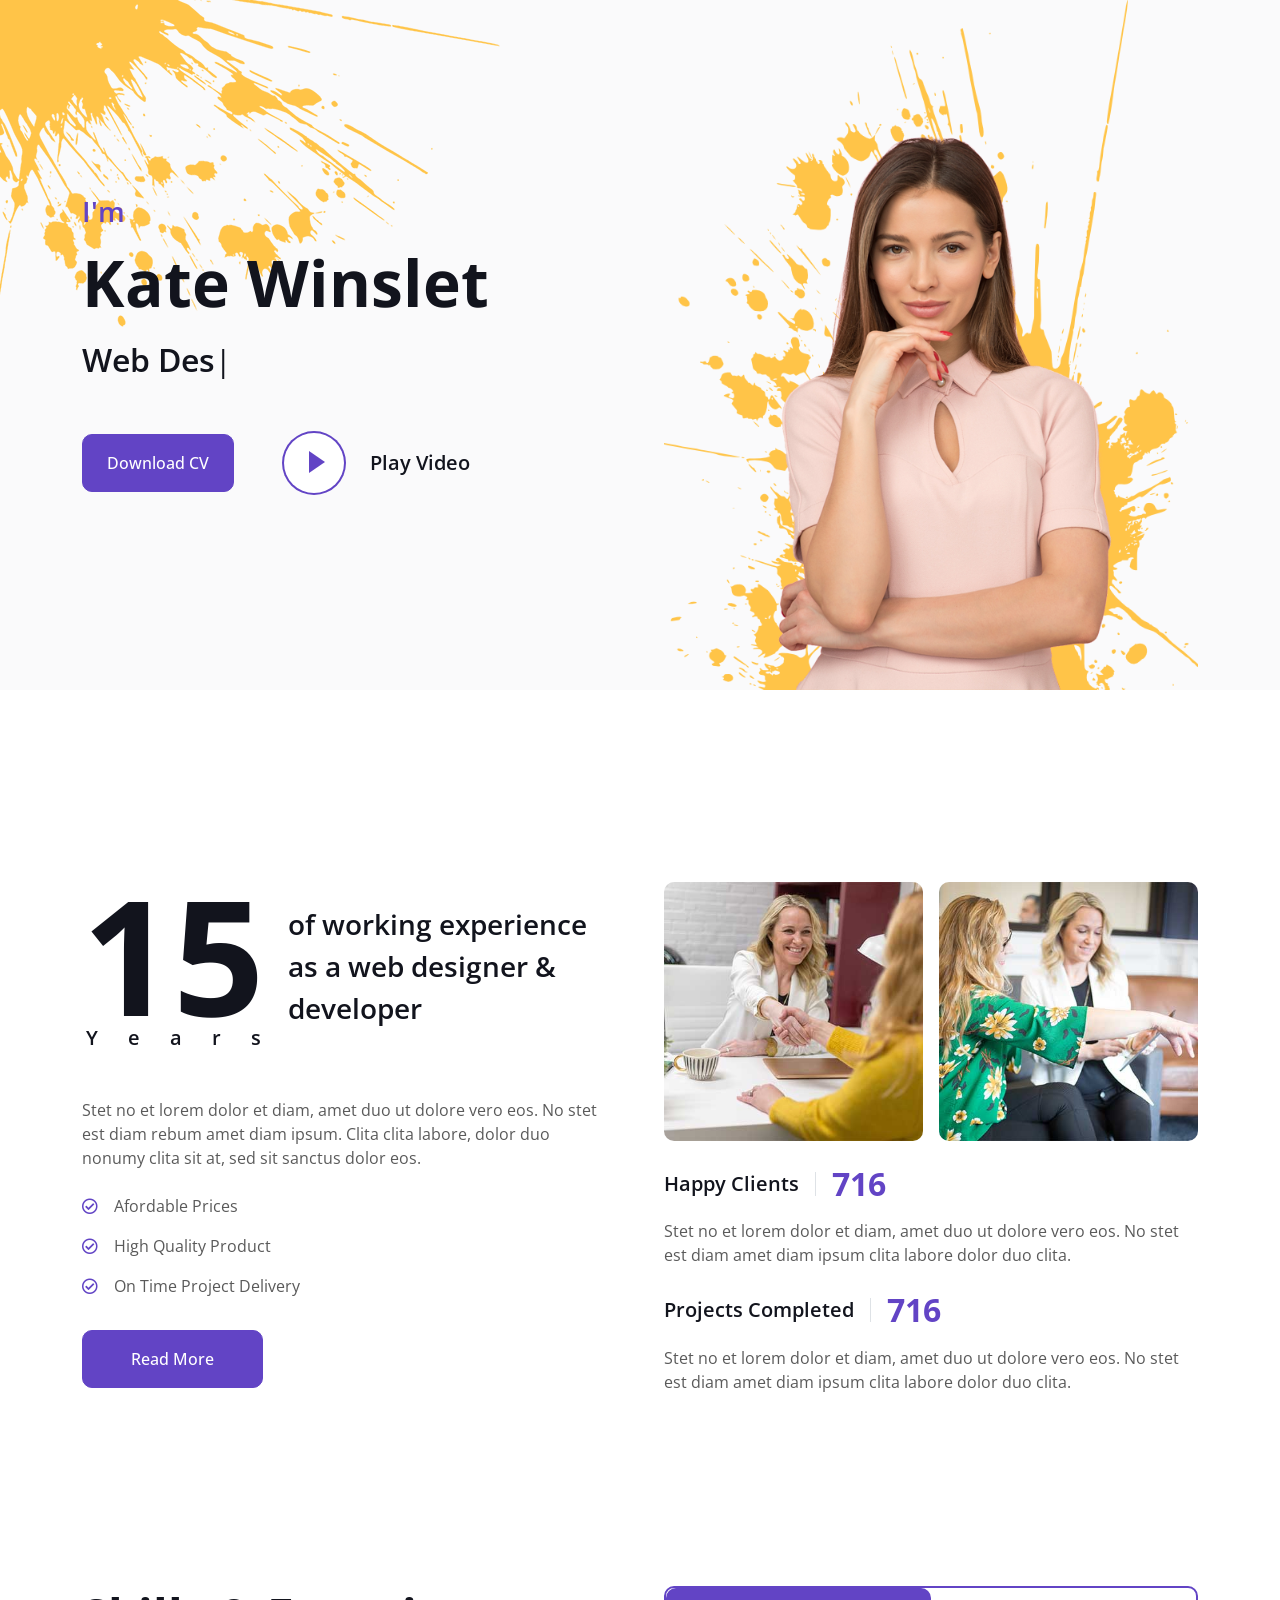
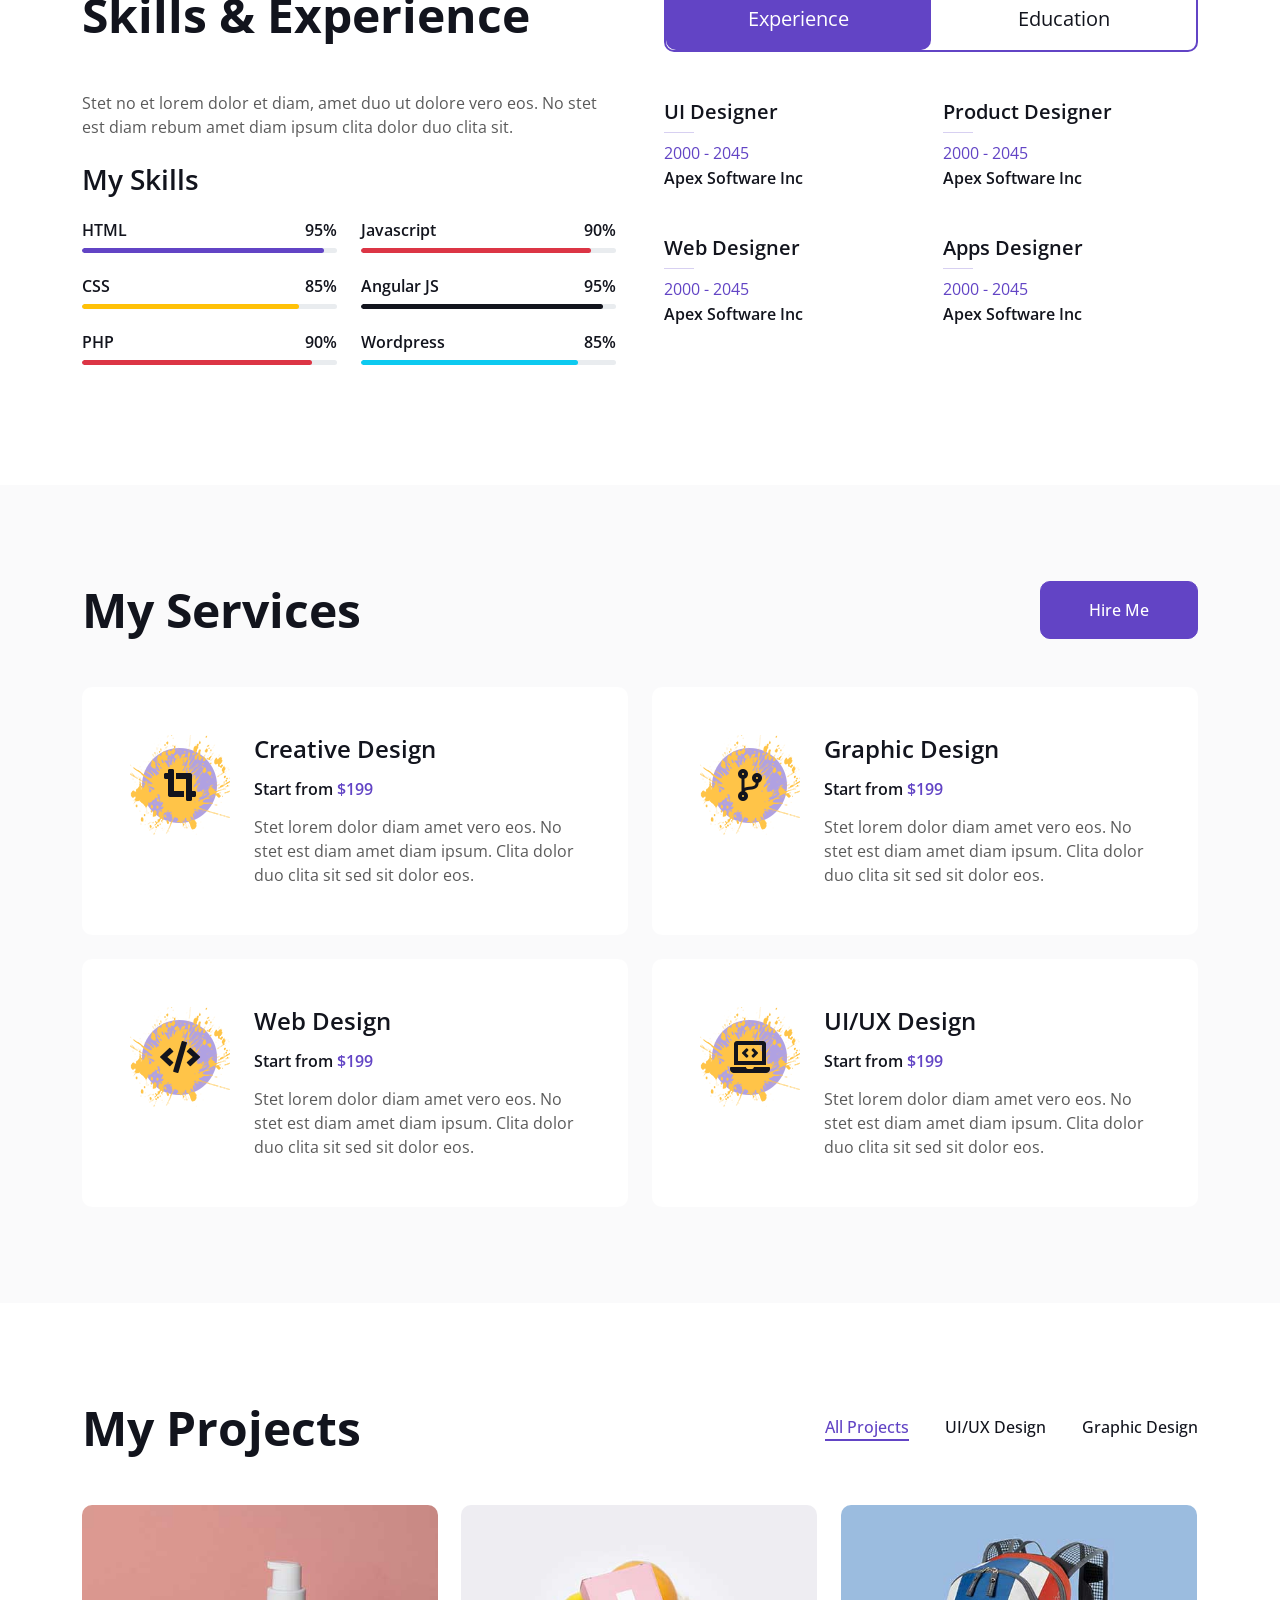
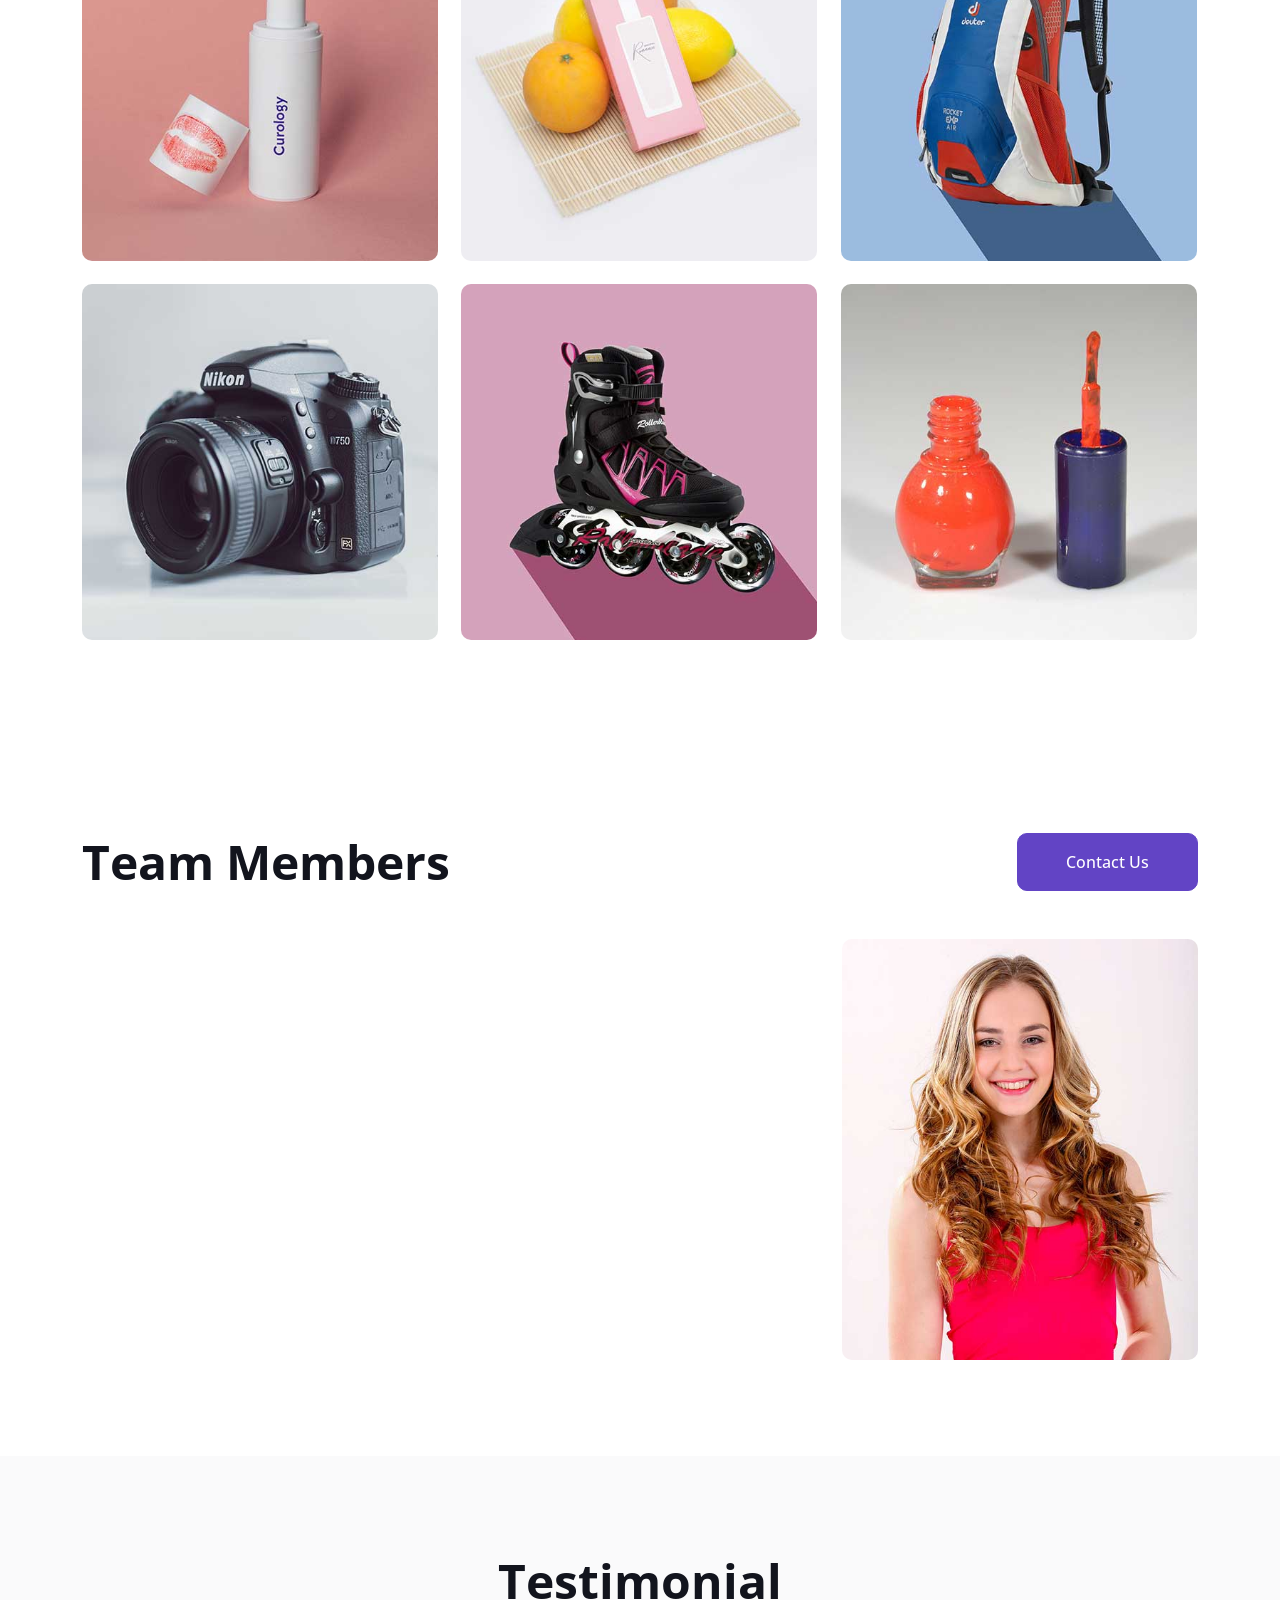
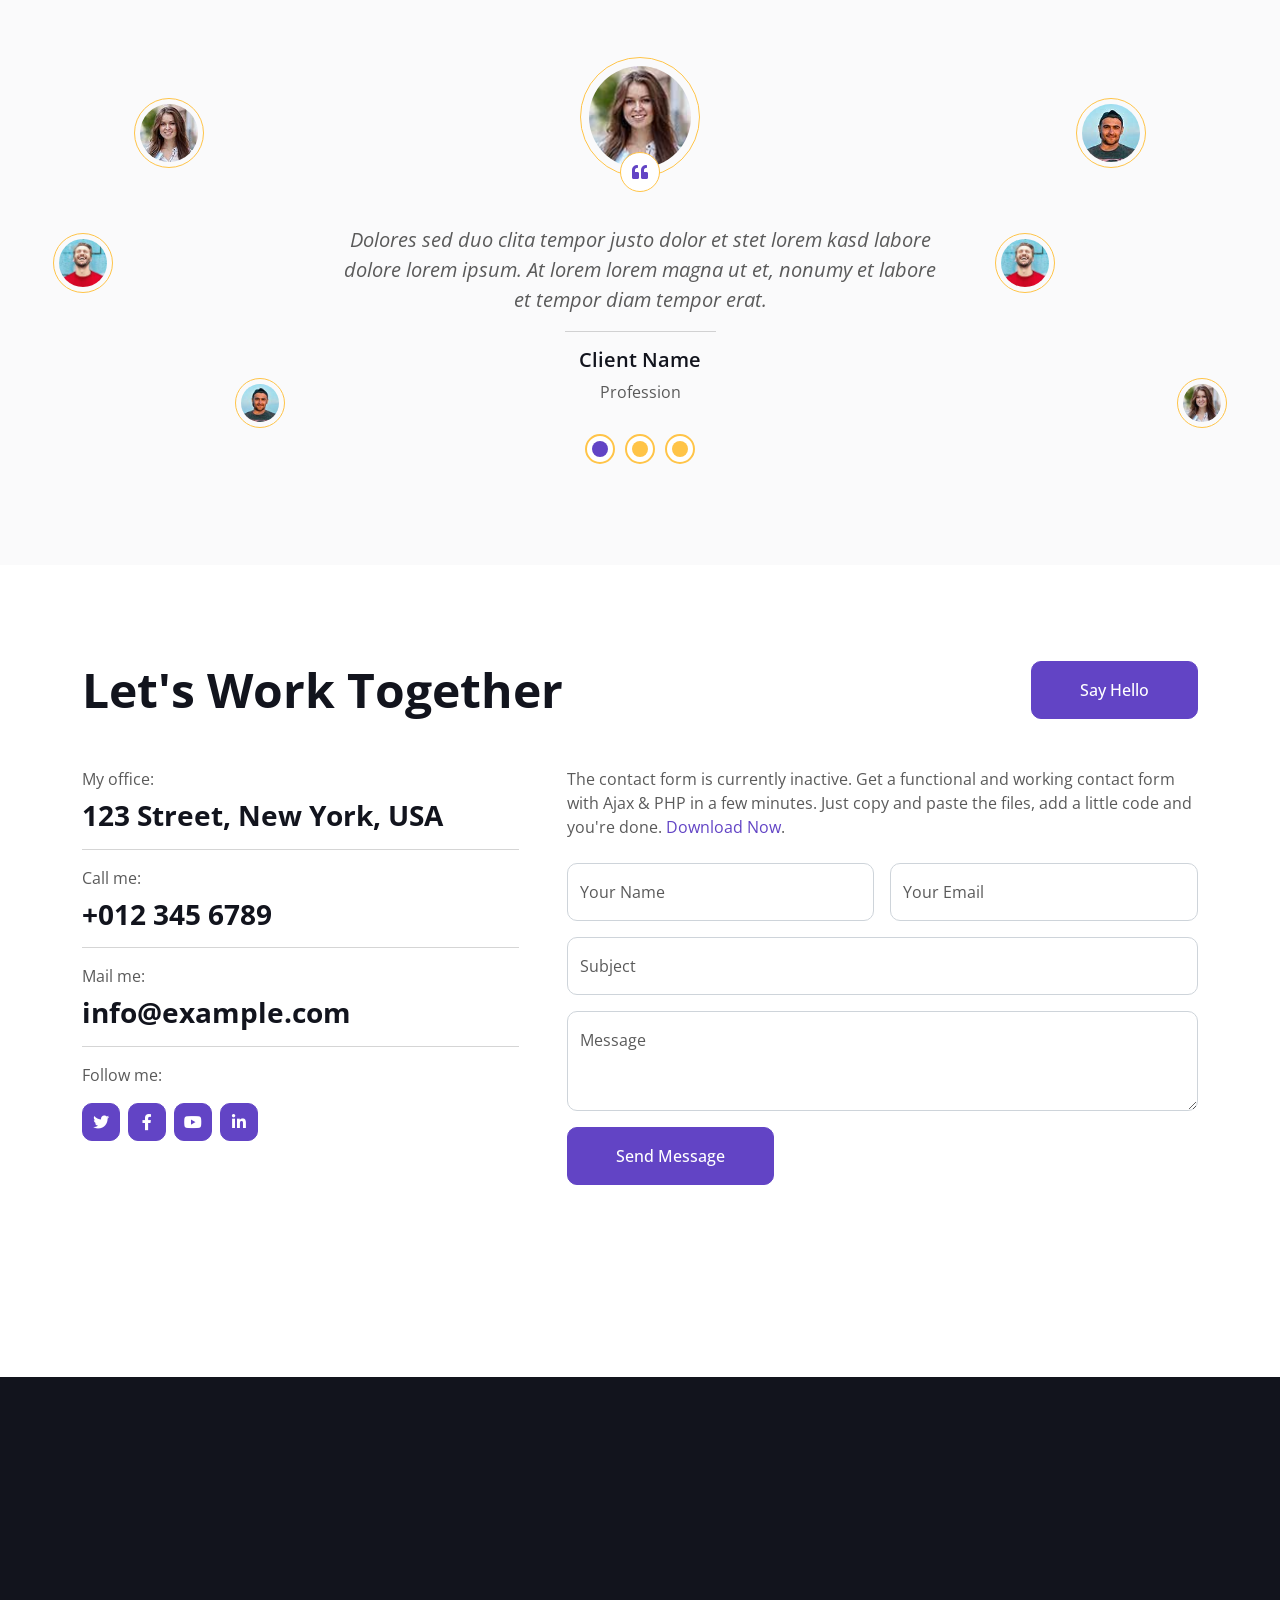
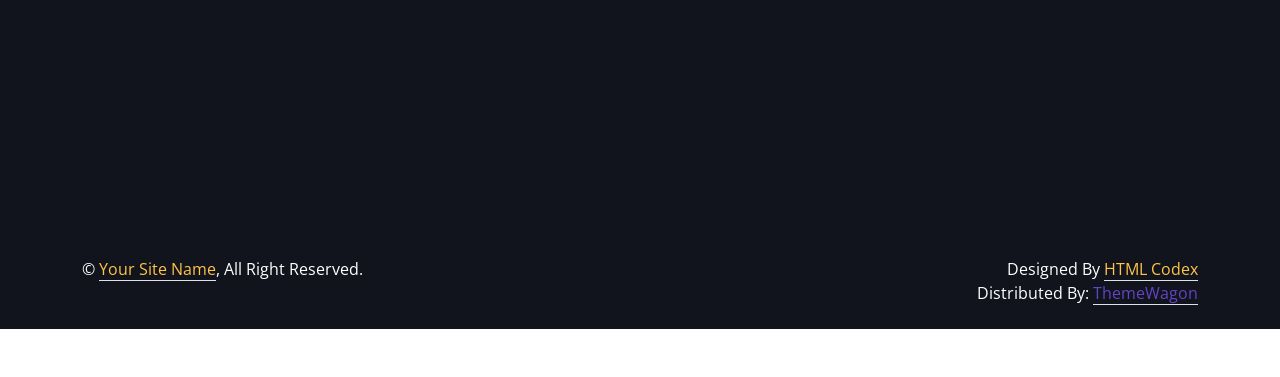
==== index.html @ b7694315 "added init files" ====
<!DOCTYPE html>
<html lang="en">

<head>
    <meta charset="utf-8">
    <title>ProMan - Personal Portfolio HTML Template</title>
    <meta content="width=device-width, initial-scale=1.0" name="viewport">
    <meta content="" name="keywords">
    <meta content="" name="description">

    <!-- Favicon -->
    <link href="img/favicon.ico" rel="icon">

    <!-- Google Web Fonts -->
    <link rel="preconnect" href="https://fonts.googleapis.com">
    <link rel="preconnect" href="https://fonts.gstatic.com" crossorigin>
    <link href="https://fonts.googleapis.com/css2?family=Open+Sans:wght@400;500;600;700;800&display=swap" rel="stylesheet"> 

    <!-- Icon Font Stylesheet -->
    <link href="https://cdnjs.cloudflare.com/ajax/libs/font-awesome/5.10.0/css/all.min.css" rel="stylesheet">
    <link href="https://cdn.jsdelivr.net/npm/bootstrap-icons@1.4.1/font/bootstrap-icons.css" rel="stylesheet">

    <!-- Libraries Stylesheet -->
    <link href="lib/animate/animate.min.css" rel="stylesheet">
    <link href="lib/lightbox/css/lightbox.min.css" rel="stylesheet">
    <link href="lib/owlcarousel/assets/owl.carousel.min.css" rel="stylesheet">

    <!-- Customized Bootstrap Stylesheet -->
    <link href="css/bootstrap.min.css" rel="stylesheet">

    <!-- Template Stylesheet -->
    <link href="css/style.css" rel="stylesheet">
</head>

<body data-bs-spy="scroll" data-bs-target=".navbar" data-bs-offset="51">
    <!-- Spinner Start -->
    <div id="spinner" class="show bg-white position-fixed translate-middle w-100 vh-100 top-50 start-50 d-flex align-items-center justify-content-center">
        <div class="spinner-border text-primary" style="width: 3rem; height: 3rem;" role="status">
            <span class="sr-only">Loading...</span>
        </div>
    </div>
    <!-- Spinner End -->


    <!-- Navbar Start -->
    <nav class="navbar navbar-expand-lg bg-white navbar-light fixed-top shadow py-lg-0 px-4 px-lg-5 wow fadeIn" data-wow-delay="0.1s">
        <a href="index.html" class="navbar-brand d-block d-lg-none">
            <h1 class="text-primary fw-bold m-0">ProMan</h1>
        </a>
        <button type="button" class="navbar-toggler" data-bs-toggle="collapse" data-bs-target="#navbarCollapse">
            <span class="navbar-toggler-icon"></span>
        </button>
        <div class="collapse navbar-collapse justify-content-between py-4 py-lg-0" id="navbarCollapse">
            <div class="navbar-nav ms-auto py-0">
                <a href="#home" class="nav-item nav-link active">Home</a>
                <a href="#about" class="nav-item nav-link">About</a>
                <a href="#skill" class="nav-item nav-link">Skills</a>
                <a href="#service" class="nav-item nav-link">Services</a>
            </div>
            <a href="index.html" class="navbar-brand bg-secondary py-3 px-4 mx-3 d-none d-lg-block">
                <h1 class="text-primary fw-bold m-0">ProMan</h1>
            </a>
            <div class="navbar-nav me-auto py-0">
                <a href="#project" class="nav-item nav-link">Projects</a>
                <a href="#team" class="nav-item nav-link">Team</a>
                <a href="#testimonial" class="nav-item nav-link">Testimonial</a>
                <a href="#contact" class="nav-item nav-link">Contact</a>
            </div>
        </div>
    </nav>
    <!-- Navbar End -->


    <!-- Header Start -->
    <div class="container-fluid bg-light my-6 mt-0" id="home">
        <div class="container">
            <div class="row g-5 align-items-center">
                <div class="col-lg-6 py-6 pb-0 pt-lg-0">
                    <h3 class="text-primary mb-3">I'm</h3>
                    <h1 class="display-3 mb-3">Kate Winslet</h1>
                    <h2 class="typed-text-output d-inline"></h2>
                    <div class="typed-text d-none">Web Designer, Web Developer, Front End Developer, Apps Designer, Apps Developer</div>
                    <div class="d-flex align-items-center pt-5">
                        <a href="" class="btn btn-primary py-3 px-4 me-5">Download CV</a>
                        <button type="button" class="btn-play" data-bs-toggle="modal"
                            data-src="https://www.youtube.com/embed/DWRcNpR6Kdc" data-bs-target="#videoModal">
                            <span></span>
                        </button>
                        <h5 class="ms-4 mb-0 d-none d-sm-block">Play Video</h5>
                    </div>
                </div>
                <div class="col-lg-6">
                    <img class="img-fluid" src="img/profile.png" alt="">
                </div>
            </div>
        </div>
    </div>
    <!-- Header End -->


    <!-- Video Modal Start -->
    <div class="modal modal-video fade" id="videoModal" tabindex="-1" aria-labelledby="exampleModalLabel" aria-hidden="true">
        <div class="modal-dialog">
            <div class="modal-content rounded-0">
                <div class="modal-header">
                    <h3 class="modal-title" id="exampleModalLabel">Youtube Video</h3>
                    <button type="button" class="btn-close" data-bs-dismiss="modal" aria-label="Close"></button>
                </div>
                <div class="modal-body">
                    <!-- 16:9 aspect ratio -->
                    <div class="ratio ratio-16x9">
                        <iframe class="embed-responsive-item" src="" id="video" allowfullscreen allowscriptaccess="always"
                            allow="autoplay"></iframe>
                    </div>
                </div>
            </div>
        </div>
    </div>
    <!-- Video Modal End -->


    <!-- About Start -->
    <div class="container-xxl py-6" id="about">
        <div class="container">
            <div class="row g-5">
                <div class="col-lg-6 wow fadeInUp" data-wow-delay="0.1s">
                    <div class="d-flex align-items-center mb-5">
                        <div class="years flex-shrink-0 text-center me-4">
                            <h1 class="display-1 mb-0">15</h1>
                            <h5 class="mb-0">Years</h5>
                        </div>
                        <h3 class="lh-base mb-0">of working experience as a web designer & developer</h3>
                    </div>
                    <p class="mb-4">Stet no et lorem dolor et diam, amet duo ut dolore vero eos. No stet est diam rebum amet diam ipsum. Clita clita labore, dolor duo nonumy clita sit at, sed sit sanctus dolor eos.</p>
                    <p class="mb-3"><i class="far fa-check-circle text-primary me-3"></i>Afordable Prices</p>
                    <p class="mb-3"><i class="far fa-check-circle text-primary me-3"></i>High Quality Product</p>
                    <p class="mb-3"><i class="far fa-check-circle text-primary me-3"></i>On Time Project Delivery</p>
                    <a class="btn btn-primary py-3 px-5 mt-3" href="">Read More</a>
                </div>
                <div class="col-lg-6 wow fadeInUp" data-wow-delay="0.5s">
                    <div class="row g-3 mb-4">
                        <div class="col-sm-6">
                            <img class="img-fluid rounded" src="img/about-1.jpg" alt="">
                        </div>
                        <div class="col-sm-6">
                            <img class="img-fluid rounded" src="img/about-2.jpg" alt="">
                        </div>
                    </div>
                    <div class="d-flex align-items-center mb-3">
                        <h5 class="border-end pe-3 me-3 mb-0">Happy Clients</h5>
                        <h2 class="text-primary fw-bold mb-0" data-toggle="counter-up">1234</h2>
                    </div>
                    <p class="mb-4">Stet no et lorem dolor et diam, amet duo ut dolore vero eos. No stet est diam amet diam ipsum clita labore dolor duo clita.</p>
                    <div class="d-flex align-items-center mb-3">
                        <h5 class="border-end pe-3 me-3 mb-0">Projects Completed</h5>
                        <h2 class="text-primary fw-bold mb-0" data-toggle="counter-up">1234</h2>
                    </div>
                    <p class="mb-0">Stet no et lorem dolor et diam, amet duo ut dolore vero eos. No stet est diam amet diam ipsum clita labore dolor duo clita.</p>
                </div>
            </div>
        </div>
    </div>
    <!-- About End -->


    <!-- Expertise Start -->
    <div class="container-xxl py-6 pb-5" id="skill">
        <div class="container">
            <div class="row g-5">
                <div class="col-lg-6 wow fadeInUp" data-wow-delay="0.1s">
                    <h1 class="display-5 mb-5">Skills & Experience</h1>
                    <p class="mb-4">Stet no et lorem dolor et diam, amet duo ut dolore vero eos. No stet est diam rebum amet diam ipsum clita dolor duo clita sit.</p>
                    <h3 class="mb-4">My Skills</h3>
                    <div class="row align-items-center">
                        <div class="col-md-6">
                            <div class="skill mb-4">
                                <div class="d-flex justify-content-between">
                                    <h6 class="font-weight-bold">HTML</h6>
                                    <h6 class="font-weight-bold">95%</h6>
                                </div>
                                <div class="progress">
                                    <div class="progress-bar bg-primary" role="progressbar" aria-valuenow="95" aria-valuemin="0" aria-valuemax="100"></div>
                                </div>
                            </div>
                            <div class="skill mb-4">
                                <div class="d-flex justify-content-between">
                                    <h6 class="font-weight-bold">CSS</h6>
                                    <h6 class="font-weight-bold">85%</h6>
                                </div>
                                <div class="progress">
                                    <div class="progress-bar bg-warning" role="progressbar" aria-valuenow="85" aria-valuemin="0" aria-valuemax="100"></div>
                                </div>
                            </div>
                            <div class="skill mb-4">
                                <div class="d-flex justify-content-between">
                                    <h6 class="font-weight-bold">PHP</h6>
                                    <h6 class="font-weight-bold">90%</h6>
                                </div>
                                <div class="progress">
                                    <div class="progress-bar bg-danger" role="progressbar" aria-valuenow="90" aria-valuemin="0" aria-valuemax="100"></div>
                                </div>
                            </div>
                        </div>
                        <div class="col-md-6">
                            <div class="skill mb-4">
                                <div class="d-flex justify-content-between">
                                    <h6 class="font-weight-bold">Javascript</h6>
                                    <h6 class="font-weight-bold">90%</h6>
                                </div>
                                <div class="progress">
                                    <div class="progress-bar bg-danger" role="progressbar" aria-valuenow="90" aria-valuemin="0" aria-valuemax="100"></div>
                                </div>
                            </div>
                            <div class="skill mb-4">
                                <div class="d-flex justify-content-between">
                                    <h6 class="font-weight-bold">Angular JS</h6>
                                    <h6 class="font-weight-bold">95%</h6>
                                </div>
                                <div class="progress">
                                    <div class="progress-bar bg-dark" role="progressbar" aria-valuenow="95" aria-valuemin="0" aria-valuemax="100"></div>
                                </div>
                            </div>
                            <div class="skill mb-4">
                                <div class="d-flex justify-content-between">
                                    <h6 class="font-weight-bold">Wordpress</h6>
                                    <h6 class="font-weight-bold">85%</h6>
                                </div>
                                <div class="progress">
                                    <div class="progress-bar bg-info" role="progressbar" aria-valuenow="85" aria-valuemin="0" aria-valuemax="100"></div>
                                </div>
                            </div>
                        </div>
                    </div>
                </div>
                <div class="col-lg-6 wow fadeInUp" data-wow-delay="0.5s">
                    <ul class="nav nav-pills rounded border border-2 border-primary mb-5">
                        <li class="nav-item w-50">
                            <button class="nav-link w-100 py-3 fs-5 active" data-bs-toggle="pill" href="#tab-1">Experience</button>
                        </li>
                        <li class="nav-item w-50">
                            <button class="nav-link w-100 py-3 fs-5" data-bs-toggle="pill" href="#tab-2">Education</button>
                        </li>
                    </ul>
                    <div class="tab-content">
                        <div id="tab-1" class="tab-pane fade show p-0 active">
                            <div class="row gy-5 gx-4">
                                <div class="col-sm-6">
                                    <h5>UI Designer</h5>
                                    <hr class="text-primary my-2">
                                    <p class="text-primary mb-1">2000 - 2045</p>
                                    <h6 class="mb-0">Apex Software Inc</h6>
                                </div>
                                <div class="col-sm-6">
                                    <h5>Product Designer</h5>
                                    <hr class="text-primary my-2">
                                    <p class="text-primary mb-1">2000 - 2045</p>
                                    <h6 class="mb-0">Apex Software Inc</h6>
                                </div>
                                <div class="col-sm-6">
                                    <h5>Web Designer</h5>
                                    <hr class="text-primary my-2">
                                    <p class="text-primary mb-1">2000 - 2045</p>
                                    <h6 class="mb-0">Apex Software Inc</h6>
                                </div>
                                <div class="col-sm-6">
                                    <h5>Apps Designer</h5>
                                    <hr class="text-primary my-2">
                                    <p class="text-primary mb-1">2000 - 2045</p>
                                    <h6 class="mb-0">Apex Software Inc</h6>
                                </div>
                            </div>
                        </div>
                        <div id="tab-2" class="tab-pane fade show p-0">
                            <div class="row gy-5 gx-4">
                                <div class="col-sm-6">
                                    <h5>UI Design Course</h5>
                                    <hr class="text-primary my-2">
                                    <p class="text-primary mb-1">2000 - 2045</p>
                                    <h6 class="mb-0">Cambridge University</h6>
                                </div>
                                <div class="col-sm-6">
                                    <h5>IOS Development</h5>
                                    <hr class="text-primary my-2">
                                    <p class="text-primary mb-1">2000 - 2045</p>
                                    <h6 class="mb-0">Cambridge University</h6>
                                </div>
                                <div class="col-sm-6">
                                    <h5>Web Design</h5>
                                    <hr class="text-primary my-2">
                                    <p class="text-primary mb-1">2000 - 2045</p>
                                    <h6 class="mb-0">Cambridge University</h6>
                                </div>
                                <div class="col-sm-6">
                                    <h5>Apps Design</h5>
                                    <hr class="text-primary my-2">
                                    <p class="text-primary mb-1">2000 - 2045</p>
                                    <h6 class="mb-0">Cambridge University</h6>
                                </div>
                            </div>
                        </div>
                    </div>
                </div>
            </div>
        </div>
    </div>
    <!-- Expertise End -->


    <!-- Service Start -->
    <div class="container-fluid bg-light my-5 py-6" id="service">
        <div class="container">
            <div class="row g-5 mb-5 wow fadeInUp" data-wow-delay="0.1s">
                <div class="col-lg-6">
                    <h1 class="display-5 mb-0">My Services</h1>
                </div>
                <div class="col-lg-6 text-lg-end">
                    <a class="btn btn-primary py-3 px-5" href="">Hire Me</a>
                </div>
            </div>
            <div class="row g-4">
                <div class="col-lg-6 wow fadeInUp" data-wow-delay="0.1s">
                    <div class="service-item d-flex flex-column flex-sm-row bg-white rounded h-100 p-4 p-lg-5">
                        <div class="bg-icon flex-shrink-0 mb-3">
                            <i class="fa fa-crop-alt fa-2x text-dark"></i>
                        </div>
                        <div class="ms-sm-4">
                            <h4 class="mb-3">Creative Design</h4>
                            <h6 class="mb-3">Start from <span class="text-primary">$199</span></h6>
                            <span>Stet lorem dolor diam amet vero eos. No stet est diam amet diam ipsum. Clita dolor duo clita sit sed sit dolor eos.</span>
                        </div>
                    </div>
                </div>
                <div class="col-lg-6 wow fadeInUp" data-wow-delay="0.3s">
                    <div class="service-item d-flex flex-column flex-sm-row bg-white rounded h-100 p-4 p-lg-5">
                        <div class="bg-icon flex-shrink-0 mb-3">
                            <i class="fa fa-code-branch fa-2x text-dark"></i>
                        </div>
                        <div class="ms-sm-4">
                            <h4 class="mb-3">Graphic Design</h4>
                            <h6 class="mb-3">Start from <span class="text-primary">$199</span></h6>
                            <span>Stet lorem dolor diam amet vero eos. No stet est diam amet diam ipsum. Clita dolor duo clita sit sed sit dolor eos.</span>
                        </div>
                    </div>
                </div>
                <div class="col-lg-6 wow fadeInUp" data-wow-delay="0.1s">
                    <div class="service-item d-flex flex-column flex-sm-row bg-white rounded h-100 p-4 p-lg-5">
                        <div class="bg-icon flex-shrink-0 mb-3">
                            <i class="fa fa-code fa-2x text-dark"></i>
                        </div>
                        <div class="ms-sm-4">
                            <h4 class="mb-3">Web Design</h4>
                            <h6 class="mb-3">Start from <span class="text-primary">$199</span></h6>
                            <span>Stet lorem dolor diam amet vero eos. No stet est diam amet diam ipsum. Clita dolor duo clita sit sed sit dolor eos.</span>
                        </div>
                    </div>
                </div>
                <div class="col-lg-6 wow fadeInUp" data-wow-delay="0.3s">
                    <div class="service-item d-flex flex-column flex-sm-row bg-white rounded h-100 p-4 p-lg-5">
                        <div class="bg-icon flex-shrink-0 mb-3">
                            <i class="fa fa-laptop-code fa-2x text-dark"></i>
                        </div>
                        <div class="ms-sm-4">
                            <h4 class="mb-3">UI/UX Design</h4>
                            <h6 class="mb-3">Start from <span class="text-primary">$199</span></h6>
                            <span>Stet lorem dolor diam amet vero eos. No stet est diam amet diam ipsum. Clita dolor duo clita sit sed sit dolor eos.</span>
                        </div>
                    </div>
                </div>
            </div>
        </div>
    </div>
    <!-- Service End -->


    <!-- Projects Start -->
    <div class="container-xxl py-6 pt-5" id="project">
        <div class="container">
            <div class="row g-5 mb-5 align-items-center wow fadeInUp" data-wow-delay="0.1s">
                <div class="col-lg-6">
                    <h1 class="display-5 mb-0">My Projects</h1>
                </div>
                <div class="col-lg-6 text-lg-end">
                    <ul class="list-inline mx-n3 mb-0" id="portfolio-flters">
                        <li class="mx-3 active" data-filter="*">All Projects</li>
                        <li class="mx-3" data-filter=".first">UI/UX Design</li>
                        <li class="mx-3" data-filter=".second">Graphic Design</li>
                    </ul>
                </div>
            </div>
            <div class="row g-4 portfolio-container wow fadeInUp" data-wow-delay="0.1s">
                <div class="col-lg-4 col-md-6 portfolio-item first">
                    <div class="portfolio-img rounded overflow-hidden">
                        <img class="img-fluid" src="img/project-1.jpg" alt="">
                        <div class="portfolio-btn">
                            <a class="btn btn-lg-square btn-outline-secondary border-2 mx-1" href="img/project-1.jpg" data-lightbox="portfolio"><i class="fa fa-eye"></i></a>
                            <a class="btn btn-lg-square btn-outline-secondary border-2 mx-1" href=""><i class="fa fa-link"></i></a>
                        </div>
                    </div>
                </div>
                <div class="col-lg-4 col-md-6 portfolio-item second">
                    <div class="portfolio-img rounded overflow-hidden">
                        <img class="img-fluid" src="img/project-2.jpg" alt="">
                        <div class="portfolio-btn">
                            <a class="btn btn-lg-square btn-outline-secondary border-2 mx-1" href="img/project-2.jpg" data-lightbox="portfolio"><i class="fa fa-eye"></i></a>
                            <a class="btn btn-lg-square btn-outline-secondary border-2 mx-1" href=""><i class="fa fa-link"></i></a>
                        </div>
                    </div>
                </div>
                <div class="col-lg-4 col-md-6 portfolio-item first">
                    <div class="portfolio-img rounded overflow-hidden">
                        <img class="img-fluid" src="img/project-3.jpg" alt="">
                        <div class="portfolio-btn">
                            <a class="btn btn-lg-square btn-outline-secondary border-2 mx-1" href="img/project-3.jpg" data-lightbox="portfolio"><i class="fa fa-eye"></i></a>
                            <a class="btn btn-lg-square btn-outline-secondary border-2 mx-1" href=""><i class="fa fa-link"></i></a>
                        </div>
                    </div>
                </div>
                <div class="col-lg-4 col-md-6 portfolio-item second">
                    <div class="portfolio-img rounded overflow-hidden">
                        <img class="img-fluid" src="img/project-4.jpg" alt="">
                        <div class="portfolio-btn">
                            <a class="btn btn-lg-square btn-outline-secondary border-2 mx-1" href="img/project-4.jpg" data-lightbox="portfolio"><i class="fa fa-eye"></i></a>
                            <a class="btn btn-lg-square btn-outline-secondary border-2 mx-1" href=""><i class="fa fa-link"></i></a>
                        </div>
                    </div>
                </div>
                <div class="col-lg-4 col-md-6 portfolio-item first">
                    <div class="portfolio-img rounded overflow-hidden">
                        <img class="img-fluid" src="img/project-5.jpg" alt="">
                        <div class="portfolio-btn">
                            <a class="btn btn-lg-square btn-outline-secondary border-2 mx-1" href="img/project-5.jpg" data-lightbox="portfolio"><i class="fa fa-eye"></i></a>
                            <a class="btn btn-lg-square btn-outline-secondary border-2 mx-1" href=""><i class="fa fa-link"></i></a>
                        </div>
                    </div>
                </div>
                <div class="col-lg-4 col-md-6 portfolio-item second">
                    <div class="portfolio-img rounded overflow-hidden">
                        <img class="img-fluid" src="img/project-6.jpg" alt="">
                        <div class="portfolio-btn">
                            <a class="btn btn-lg-square btn-outline-secondary border-2 mx-1" href="img/project-6.jpg" data-lightbox="portfolio"><i class="fa fa-eye"></i></a>
                            <a class="btn btn-lg-square btn-outline-secondary border-2 mx-1" href=""><i class="fa fa-link"></i></a>
                        </div>
                    </div>
                </div>
            </div>
        </div>
    </div>
    <!-- Projects End -->


    <!-- Team Start -->
    <div class="container-xxl py-6 pb-5" id="team">
        <div class="container">
            <div class="row g-5 mb-5 wow fadeInUp" data-wow-delay="0.1s">
                <div class="col-lg-6">
                    <h1 class="display-5 mb-0">Team Members</h1>
                </div>
                <div class="col-lg-6 text-lg-end">
                    <a class="btn btn-primary py-3 px-5" href="">Contact Us</a>
                </div>
            </div>
            <div class="row g-4">
                <div class="col-lg-4 col-md-6 wow fadeInUp" data-wow-delay="0.1s">
                    <div class="team-item position-relative">
                        <img class="img-fluid rounded" src="img/team-1.jpg" alt="">
                        <div class="team-text bg-white rounded-end p-4">
                            <div>
                                <h5>Full Name</h5>
                                <span>Designer</span>
                            </div>
                            <i class="fa fa-arrow-right fa-2x text-primary"></i>
                        </div>
                    </div>
                </div>
                <div class="col-lg-4 col-md-6 wow fadeInUp" data-wow-delay="0.3s">
                    <div class="team-item position-relative">
                        <img class="img-fluid rounded" src="img/team-2.jpg" alt="">
                        <div class="team-text bg-white rounded-end p-4">
                            <div>
                                <h5>Full Name</h5>
                                <span>Designer</span>
                            </div>
                            <i class="fa fa-arrow-right fa-2x text-primary"></i>
                        </div>
                    </div>
                </div>
                <div class="col-lg-4 col-md-6 wow fadeInUp" data-wow-delay="0.5s">
                    <div class="team-item position-relative">
                        <img class="img-fluid rounded" src="img/team-3.jpg" alt="">
                        <div class="team-text bg-white rounded-end p-4">
                            <div>
                                <h5>Full Name</h5>
                                <span>Designer</span>
                            </div>
                            <i class="fa fa-arrow-right fa-2x text-primary"></i>
                        </div>
                    </div>
                </div>
            </div>
        </div>
    </div>
    <!-- Team End -->


    <!-- Testimonial Start -->
    <div class="container-fluid bg-light py-5 my-5" id="testimonial">
        <div class="container-fluid py-5">
            <h1 class="display-5 text-center mb-5 wow fadeInUp" data-wow-delay="0.1s">Testimonial</h1>
            <div class="row justify-content-center">
                <div class="col-lg-3 d-none d-lg-block">
                    <div class="testimonial-left h-100">
                        <img class="img-fluid wow fadeIn" data-wow-delay="0.1s" src="img/testimonial-1.jpg" alt="">
                        <img class="img-fluid wow fadeIn" data-wow-delay="0.3s" src="img/testimonial-2.jpg" alt="">
                        <img class="img-fluid wow fadeIn" data-wow-delay="0.5s" src="img/testimonial-3.jpg" alt="">
                    </div>
                </div>
                <div class="col-lg-6 wow fadeInUp" data-wow-delay="0.5s">
                    <div class="owl-carousel testimonial-carousel">
                        <div class="testimonial-item text-center">
                            <div class="position-relative mb-5">
                                <img class="img-fluid rounded-circle border border-secondary p-2 mx-auto" src="img/testimonial-1.jpg" alt="">
                                <div class="testimonial-icon">
                                    <i class="fa fa-quote-left text-primary"></i>
                                </div>
                            </div>
                            <p class="fs-5 fst-italic">Dolores sed duo clita tempor justo dolor et stet lorem kasd labore dolore lorem ipsum. At lorem lorem magna ut et, nonumy et labore et tempor diam tempor erat.</p>
                            <hr class="w-25 mx-auto">
                            <h5>Client Name</h5>
                            <span>Profession</span>
                        </div>
                        <div class="testimonial-item text-center">
                            <div class="position-relative mb-5">
                                <img class="img-fluid rounded-circle border border-secondary p-2 mx-auto" src="img/testimonial-2.jpg" alt="">
                                <div class="testimonial-icon">
                                    <i class="fa fa-quote-left text-primary"></i>
                                </div>
                            </div>
                            <p class="fs-5 fst-italic">Dolores sed duo clita tempor justo dolor et stet lorem kasd labore dolore lorem ipsum. At lorem lorem magna ut et, nonumy et labore et tempor diam tempor erat.</p>
                            <hr class="w-25 mx-auto">
                            <h5>Client Name</h5>
                            <span>Profession</span>
                        </div>
                        <div class="testimonial-item text-center">
                            <div class="position-relative mb-5">
                                <img class="img-fluid rounded-circle border border-secondary p-2 mx-auto" src="img/testimonial-3.jpg" alt="">
                                <div class="testimonial-icon">
                                    <i class="fa fa-quote-left text-primary"></i>
                                </div>
                            </div>
                            <p class="fs-5 fst-italic">Dolores sed duo clita tempor justo dolor et stet lorem kasd labore dolore lorem ipsum. At lorem lorem magna ut et, nonumy et labore et tempor diam tempor erat.</p>
                            <hr class="w-25 mx-auto">
                            <h5>Client Name</h5>
                            <span>Profession</span>
                        </div>
                    </div>
                </div>
                <div class="col-lg-3 d-none d-lg-block">
                    <div class="testimonial-right h-100">
                        <img class="img-fluid wow fadeIn" data-wow-delay="0.1s" src="img/testimonial-1.jpg" alt="">
                        <img class="img-fluid wow fadeIn" data-wow-delay="0.3s" src="img/testimonial-2.jpg" alt="">
                        <img class="img-fluid wow fadeIn" data-wow-delay="0.5s" src="img/testimonial-3.jpg" alt="">
                    </div>
                </div>
            </div>
        </div>
    </div>
    <!-- Testimonial End -->


    <!-- Contact Start -->
    <div class="container-xxl pb-5" id="contact">
        <div class="container py-5">
            <div class="row g-5 mb-5 wow fadeInUp" data-wow-delay="0.1s">
                <div class="col-lg-6">
                    <h1 class="display-5 mb-0">Let's Work Together</h1>
                </div>
                <div class="col-lg-6 text-lg-end">
                    <a class="btn btn-primary py-3 px-5" href="">Say Hello</a>
                </div>
            </div>
            <div class="row g-5">
                <div class="col-lg-5 col-md-6 wow fadeInUp" data-wow-delay="0.1s">
                    <p class="mb-2">My office:</p>
                    <h3 class="fw-bold">123 Street, New York, USA</h3>
                    <hr class="w-100">
                    <p class="mb-2">Call me:</p>
                    <h3 class="fw-bold">+012 345 6789</h3>
                    <hr class="w-100">
                    <p class="mb-2">Mail me:</p>
                    <h3 class="fw-bold">info@example.com</h3>
                    <hr class="w-100">
                    <p class="mb-2">Follow me:</p>
                    <div class="d-flex pt-2">
                        <a class="btn btn-square btn-primary me-2" href=""><i class="fab fa-twitter"></i></a>
                        <a class="btn btn-square btn-primary me-2" href=""><i class="fab fa-facebook-f"></i></a>
                        <a class="btn btn-square btn-primary me-2" href=""><i class="fab fa-youtube"></i></a>
                        <a class="btn btn-square btn-primary me-2" href=""><i class="fab fa-linkedin-in"></i></a>
                    </div>
                </div>
                <div class="col-lg-7 col-md-6 wow fadeInUp" data-wow-delay="0.5s">
                    <p class="mb-4">The contact form is currently inactive. Get a functional and working contact form with Ajax & PHP in a few minutes. Just copy and paste the files, add a little code and you're done. <a href="https://htmlcodex.com/contact-form">Download Now</a>.</p>
                    <form>
                        <div class="row g-3">
                            <div class="col-md-6">
                                <div class="form-floating">
                                    <input type="text" class="form-control" id="name" placeholder="Your Name">
                                    <label for="name">Your Name</label>
                                </div>
                            </div>
                            <div class="col-md-6">
                                <div class="form-floating">
                                    <input type="email" class="form-control" id="email" placeholder="Your Email">
                                    <label for="email">Your Email</label>
                                </div>
                            </div>
                            <div class="col-12">
                                <div class="form-floating">
                                    <input type="text" class="form-control" id="subject" placeholder="Subject">
                                    <label for="subject">Subject</label>
                                </div>
                            </div>
                            <div class="col-12">
                                <div class="form-floating">
                                    <textarea class="form-control" placeholder="Leave a message here" id="message" style="height: 100px"></textarea>
                                    <label for="message">Message</label>
                                </div>
                            </div>
                            <div class="col-12">
                                <button class="btn btn-primary py-3 px-5" type="submit">Send Message</button>
                            </div>
                        </div>
                    </form>
                </div>
            </div>
        </div>
    </div>
    <!-- Contact End -->


    <!-- Map Start -->
    <div class="container-xxl pt-5 px-0 wow fadeInUp" data-wow-delay="0.1s">
        <div class="container-xxl pt-5 px-0">
            <div class="bg-dark">
                <iframe
                src="https://www.google.com/maps/embed?pb=!1m18!1m12!1m3!1d3001156.4288297426!2d-78.01371936852176!3d42.72876761954724!2m3!1f0!2f0!3f0!3m2!1i1024!2i768!4f13.1!3m3!1m2!1s0x4ccc4bf0f123a5a9%3A0xddcfc6c1de189567!2sNew%20York%2C%20USA!5e0!3m2!1sen!2sbd!4v1603794290143!5m2!1sen!2sbd"
                frameborder="0" style="width: 100%; height: 450px; border:0;" allowfullscreen="" aria-hidden="false"
                tabindex="0"></iframe>
            </div>
        </div>
    </div>
    <!-- Map End -->


    <!-- Copyright Start -->
    <div class="container-fluid bg-dark text-white py-4">
            <div class="container">
                <div class="row">
                    <div class="col-md-6 text-center text-md-start mb-3 mb-md-0">
                        &copy; <a class="border-bottom text-secondary" href="#">Your Site Name</a>, All Right Reserved.
                    </div>
                    <div class="col-md-6 text-center text-md-end">
                        <!--/*** This template is free as long as you keep the footer author’s credit link/attribution link/backlink. If you'd like to use the template without the footer author’s credit link/attribution link/backlink, you can purchase the Credit Removal License from "https://htmlcodex.com/credit-removal". Thank you for your support. ***/-->
                        Designed By <a class="border-bottom text-secondary" href="https://htmlcodex.com">HTML Codex</a>
                        <br>Distributed By: <a class="border-bottom" href="https://themewagon.com" target="_blank">ThemeWagon</a>
                    </div>
                </div>
            </div>
        </div>
    </div>
    <!-- Copyright End -->


    <!-- Back to Top -->
    <a href="#" class="btn btn-lg btn-primary btn-lg-square back-to-top"><i class="bi bi-arrow-up"></i></a>


    <!-- JavaScript Libraries -->
    <script src="https://code.jquery.com/jquery-3.4.1.min.js"></script>
    <script src="https://cdn.jsdelivr.net/npm/bootstrap@5.0.0/dist/js/bootstrap.bundle.min.js"></script>
    <script src="lib/wow/wow.min.js"></script>
    <script src="lib/easing/easing.min.js"></script>
    <script src="lib/waypoints/waypoints.min.js"></script>
    <script src="lib/typed/typed.min.js"></script>
    <script src="lib/counterup/counterup.min.js"></script>
    <script src="lib/owlcarousel/owl.carousel.min.js"></script>
    <script src="lib/isotope/isotope.pkgd.min.js"></script>
    <script src="lib/lightbox/js/lightbox.min.js"></script>

    <!-- Template Javascript -->
    <script src="js/main.js"></script>
</body>

</html>
---- css/style.css ----
/********** Template CSS **********/
:root {
    --primary: #6244C5;
    --secondary: #FFC448;
    --light: #FAFAFB;
    --dark: #12141D;
}

.back-to-top {
    position: fixed;
    display: none;
    right: 45px;
    bottom: 45px;
    z-index: 99;
}

.my-6 {
    margin-top: 6rem;
    margin-bottom: 6rem;
}

.py-6 {
    padding-top: 6rem;
    padding-bottom: 6rem;
}


/*** Spinner ***/
#spinner {
    opacity: 0;
    visibility: hidden;
    transition: opacity .5s ease-out, visibility 0s linear .5s;
    z-index: 99999;
}

#spinner.show {
    transition: opacity .5s ease-out, visibility 0s linear 0s;
    visibility: visible;
    opacity: 1;
}


/*** Button ***/
.btn {
    font-weight: 500;
    transition: .5s;
}

.btn.btn-primary,
.btn.btn-secondary {
    color: #FFFFFF;
}

.btn-square {
    width: 38px;
    height: 38px;
}

.btn-sm-square {
    width: 32px;
    height: 32px;
}

.btn-lg-square {
    width: 48px;
    height: 48px;
}

.btn-square,
.btn-sm-square,
.btn-lg-square {
    padding: 0;
    display: flex;
    align-items: center;
    justify-content: center;
    font-weight: normal;
}


/*** Navbar ***/
.navbar.fixed-top {
    display: none;
    transition: .5s;
}

.navbar .navbar-nav .nav-link {
    padding: 20px 15px;
    color: var(--dark);
    font-size: 18px;
    font-weight: 600;
    outline: none;
}

.navbar .navbar-nav .nav-link:hover,
.navbar .navbar-nav .nav-link.active {
    color: var(--primary);
}

@media (max-width: 991.98px) {
    .navbar .navbar-nav .nav-link  {
        padding: 10px 0;
    }
}


/*** Header ***/
#home {
    margin-bottom: 6rem;
    background: url(../img/bg-header.png) left top no-repeat;
}

.typed-cursor {
    font-size: 30px;
    color: var(--dark);
}

.btn-play {
    position: relative;
    display: block;
    box-sizing: content-box;
    width: 16px;
    height: 26px;
    border-radius: 100%;
    border: none;
    outline: none !important;
    padding: 18px 20px 20px 28px;
    background: var(--primary);
}

.btn-play:before {
    content: "";
    position: absolute;
    z-index: 0;
    left: 50%;
    top: 50%;
    transform: translateX(-50%) translateY(-50%);
    display: block;
    width: 60px;
    height: 60px;
    background: var(--primary);
    border-radius: 100%;
    animation: pulse-border 1500ms ease-out infinite;
}

.btn-play:after {
    content: "";
    position: absolute;
    z-index: 1;
    left: 50%;
    top: 50%;
    transform: translateX(-50%) translateY(-50%);
    display: block;
    width: 60px;
    height: 60px;
    background: #FFFFFF;
    border-radius: 100%;
    transition: all 200ms;
}

.btn-play span {
    display: block;
    position: relative;
    z-index: 3;
    width: 0;
    height: 0;
    left: -1px;
    border-left: 16px solid var(--primary);
    border-top: 11px solid transparent;
    border-bottom: 11px solid transparent;
}

@keyframes pulse-border {
    0% {
        transform: translateX(-50%) translateY(-50%) translateZ(0) scale(1);
        opacity: 1;
    }

    100% {
        transform: translateX(-50%) translateY(-50%) translateZ(0) scale(2);
        opacity: 0;
    }
}

.modal-video .modal-dialog {
    position: relative;
    max-width: 800px;
    margin: 60px auto 0 auto;
}

.modal-video .modal-body {
    position: relative;
    padding: 0px;
}

.modal-video .close {
    position: absolute;
    width: 30px;
    height: 30px;
    right: 0px;
    top: -30px;
    z-index: 999;
    font-size: 30px;
    font-weight: normal;
    color: #FFFFFF;
    background: #000000;
    opacity: 1;
}


/*** About ***/
#about .years .display-1 {
    font-size: 10rem;
    line-height: 9rem;
}

#about .years h5 {
    letter-spacing: 30px;
    margin-right: -30px;
}


/*** Skills ***/
#skill .progress {
    height: 5px;
    border-radius: 5px;
}

#skill .progress .progress-bar {
    width: 0px;
    border-radius: 5px;
    transition: 3s;
}

#skill .nav-pills .nav-link {
    color: var(--dark);
}

#skill .nav-pills .nav-link.active {
    color: #FFFFFF;
}

#skill .tab-content hr {
    width: 30px;
}


/*** Service ***/
.service-item .bg-icon {
    width: 100px;
    height: 100px;
    display: flex;
    align-items: center;
    justify-content: center;
    background: url(../img/bg-icon.png) center center no-repeat;
    background-size: cover;
}


/*** Project Portfolio ***/
#portfolio-flters li {
    display: inline-block;
    font-weight: 500;
    color: var(--dark);
    cursor: pointer;
    transition: .5s;
    border-bottom: 2px solid transparent;
}

#portfolio-flters li:hover,
#portfolio-flters li.active {
    color: var(--primary);
    border-color: var(--primary);
}

.portfolio-img {
    position: relative;
}

.portfolio-btn {
    position: absolute;
    width: 100%;
    height: 100%;
    top: 0;
    left: 0;
    background: rgba(98, 68, 197, .9);
    display: flex;
    align-items: flex-end;
    justify-content: flex-start;
    padding: 30px;
    padding-bottom: 100px !important;
    opacity: 0;
    transition: .5s;
}

.portfolio-item:hover .portfolio-btn {
    opacity: 1;
    padding-bottom: 30px !important;
}


/*** Team ***/
.team-item img {
    transition: .5s;
}

.team-item:hover img {
    opacity: .7;
}

.team-item .team-text {
    position: absolute;
    left: 0;
    right: 60px;
    bottom: 30px;
    display: flex;
    align-items: center;
    justify-content: space-between;
    opacity: 0;
    transition: .5s;
}

.team-item:hover .team-text {
    right: 30px;
    opacity: 1;
}

.team-item .team-text div {
    transition: .5s;
}

.team-item:hover .team-text div {
    margin-left: 30px;
}


/*** Testimonial ***/
.testimonial-left,
.testimonial-right {
    position: relative;
}

.testimonial-left img,
.testimonial-right img {
    position: absolute;
    padding: 5px;
    border: 1px solid var(--secondary);
    border-radius: 70px;
}

.testimonial-left img:nth-child(1),
.testimonial-right img:nth-child(3) {
    width: 70px;
    height: 70px;
    top: 10%;
    left: 50%;
    transform: translateX(-50%);
}

.testimonial-left img:nth-child(2),
.testimonial-right img:nth-child(2) {
    width: 60px;
    height: 60px;
    top: 50%;
    left: 10%;
    transform: translateY(-50%);
}

.testimonial-left img:nth-child(3),
.testimonial-right img:nth-child(1) {
    width: 50px;
    height: 50px;
    bottom: 10%;
    right: 10%;
}

.testimonial-carousel .owl-item img {
    width: 120px;
    height: 120px;
}

.testimonial-carousel .testimonial-icon {
    position: absolute;
    width: 40px;
    height: 40px;
    left: 50%;
    bottom: -15px;
    transform: translateX(-50%);
    display: flex;
    align-items: center;
    justify-content: center;
    background: #FFFFFF;
    border: 1px solid var(--secondary);
    border-radius: 60px;
}

.testimonial-carousel .owl-dots {
    height: 40px;
    margin-top: 25px;
    display: flex;
    align-items: center;
    justify-content: center;
}

.testimonial-carousel .owl-dot {
    position: relative;
    display: inline-block;
    margin: 0 5px;
    width: 30px;
    height: 30px;
    background: #FFFFFF;
    border: 2px solid var(--secondary);
    border-radius: 30px;
    transition: .5s;
}

.testimonial-carousel .owl-dot::after {
    position: absolute;
    content: "";
    width: 16px;
    height: 16px;
    top: 5px;
    left: 5px;
    border-radius: 16px;
    background: var(--secondary);
    transition: .5s;
}

.testimonial-carousel .owl-dot.active::after {
    background: var(--primary);
}
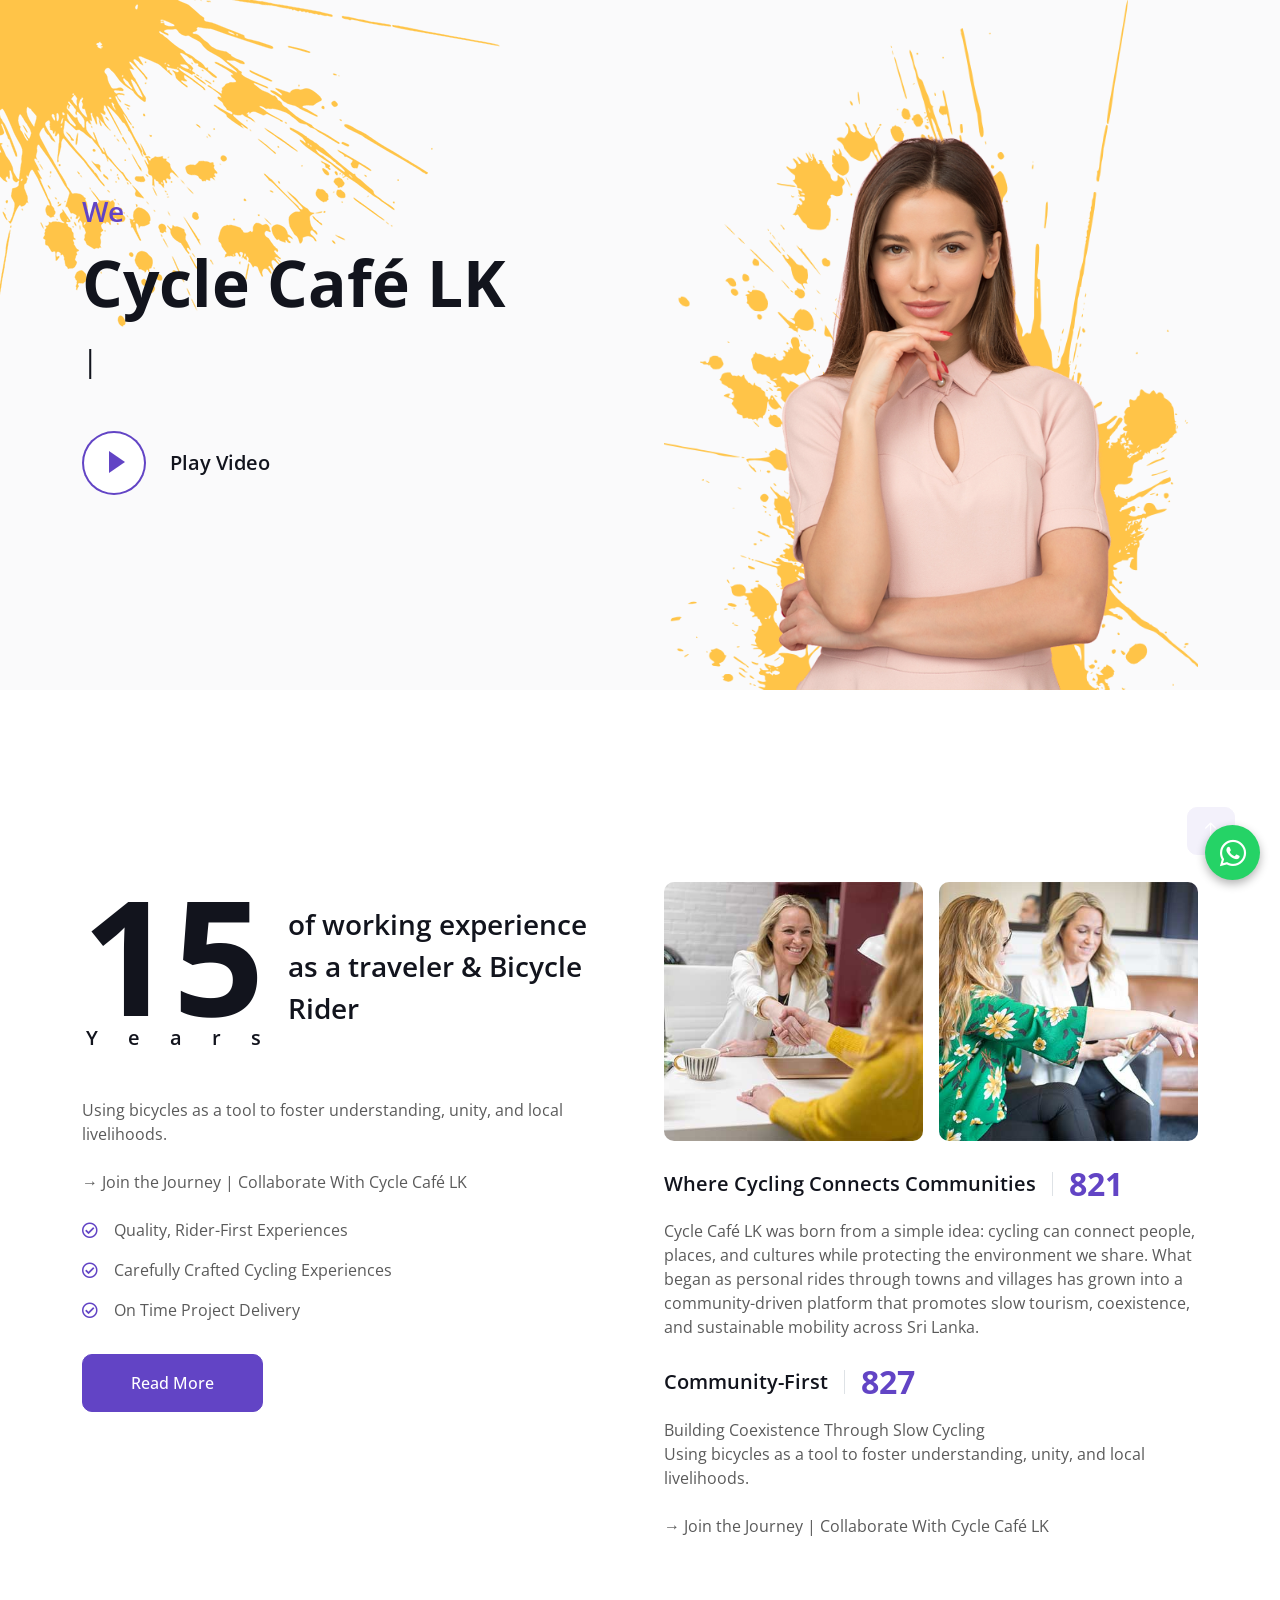
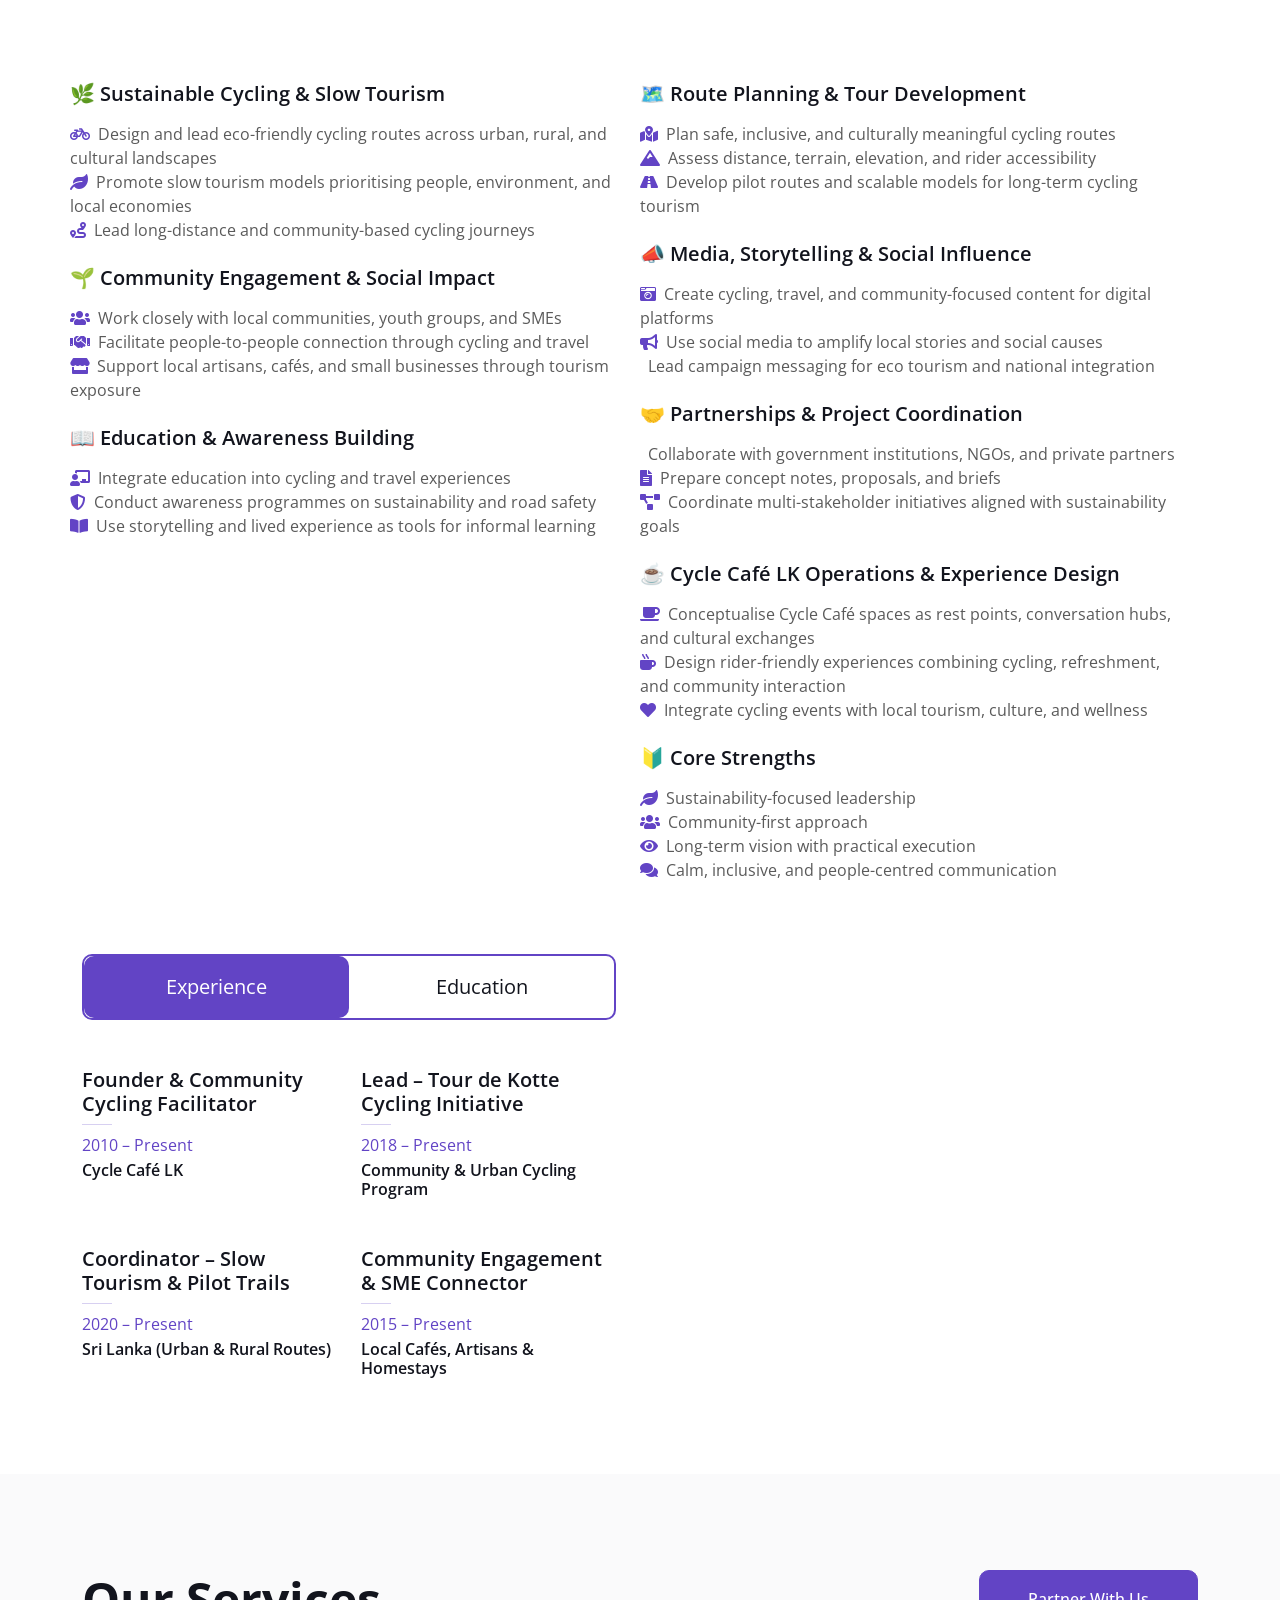
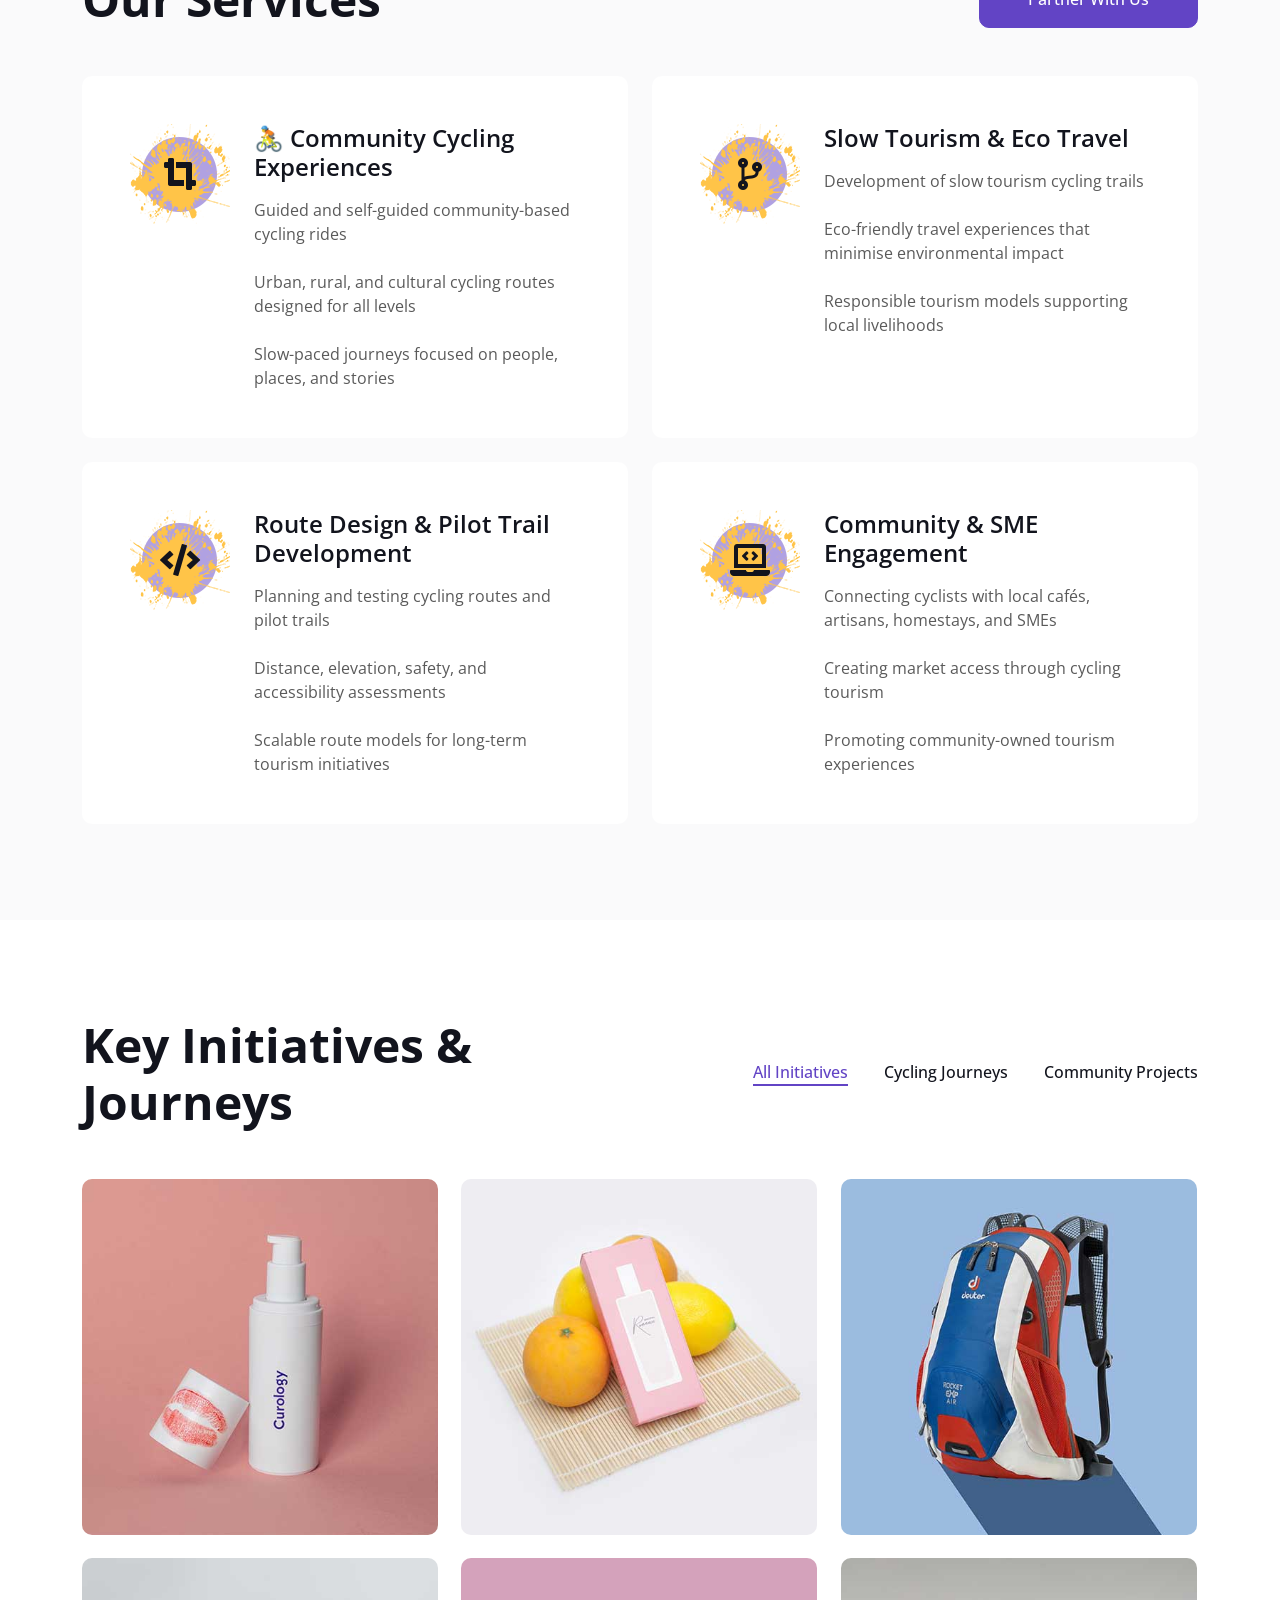
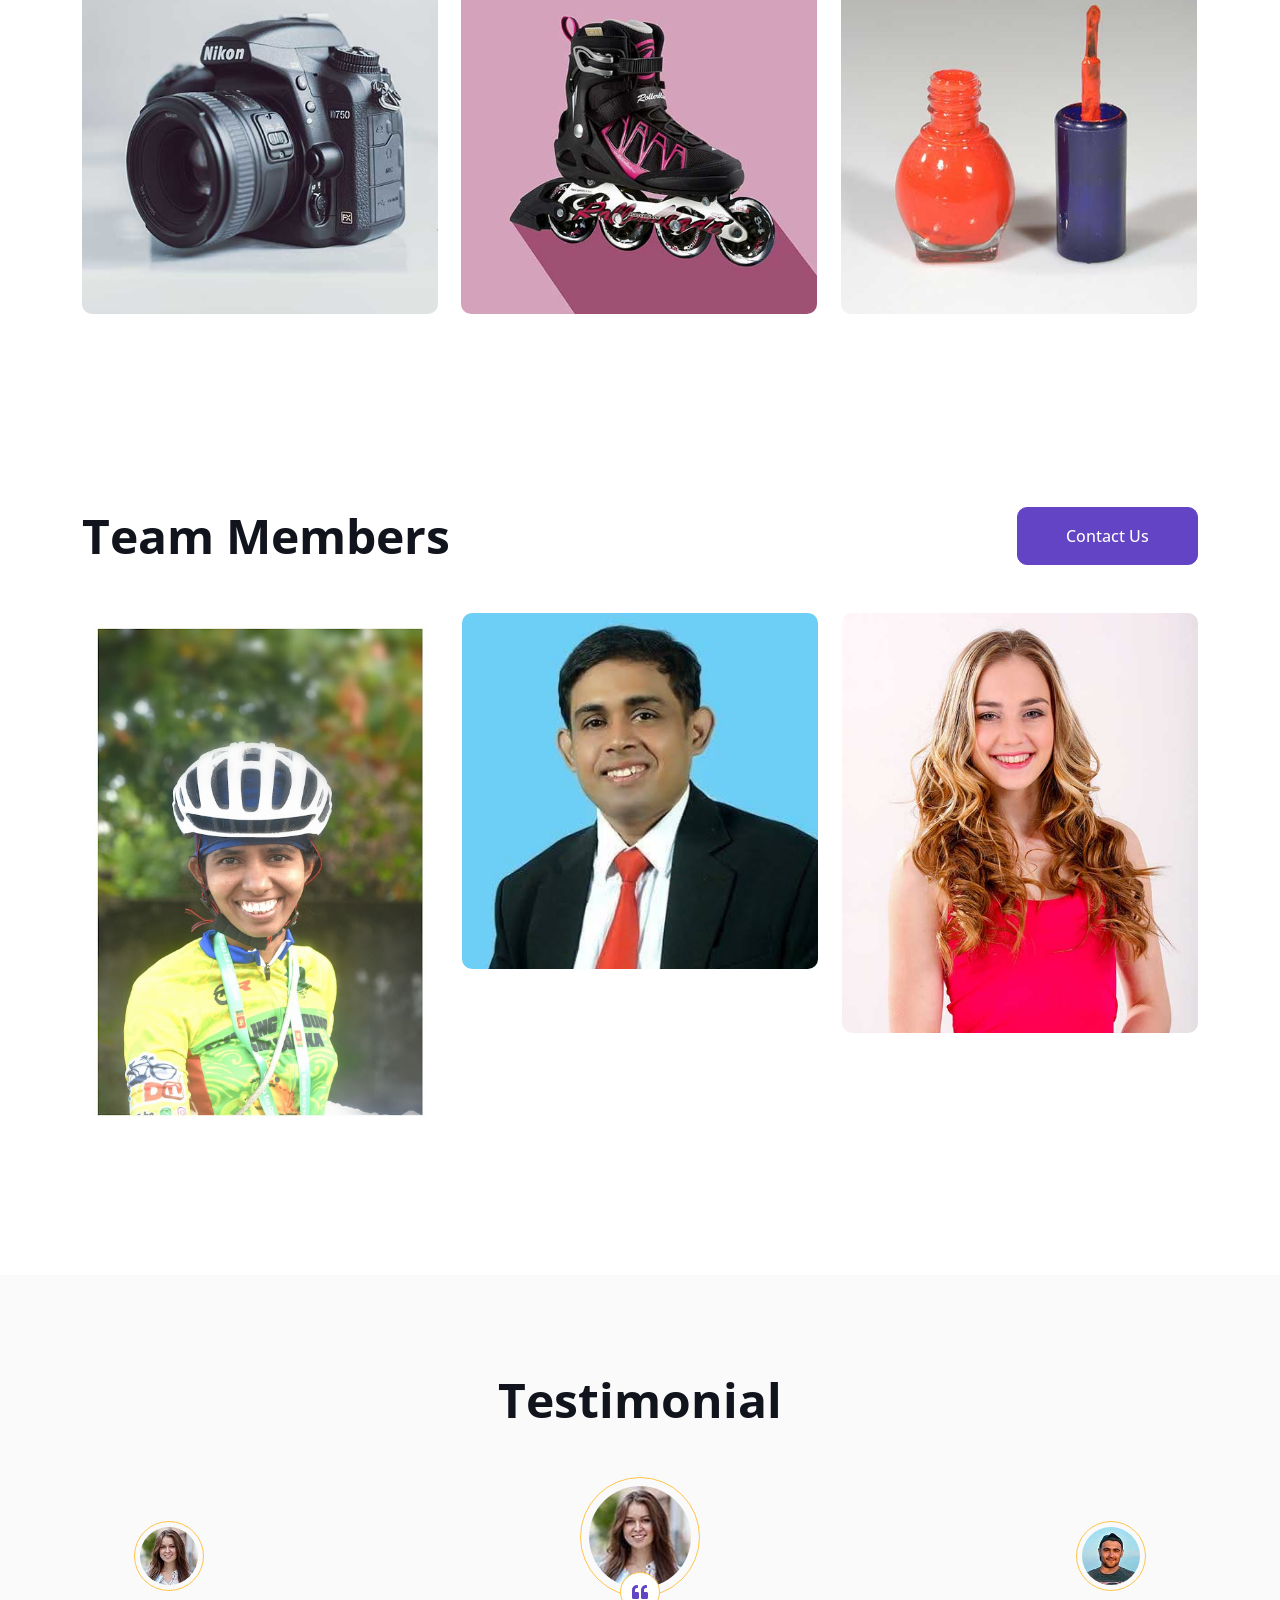
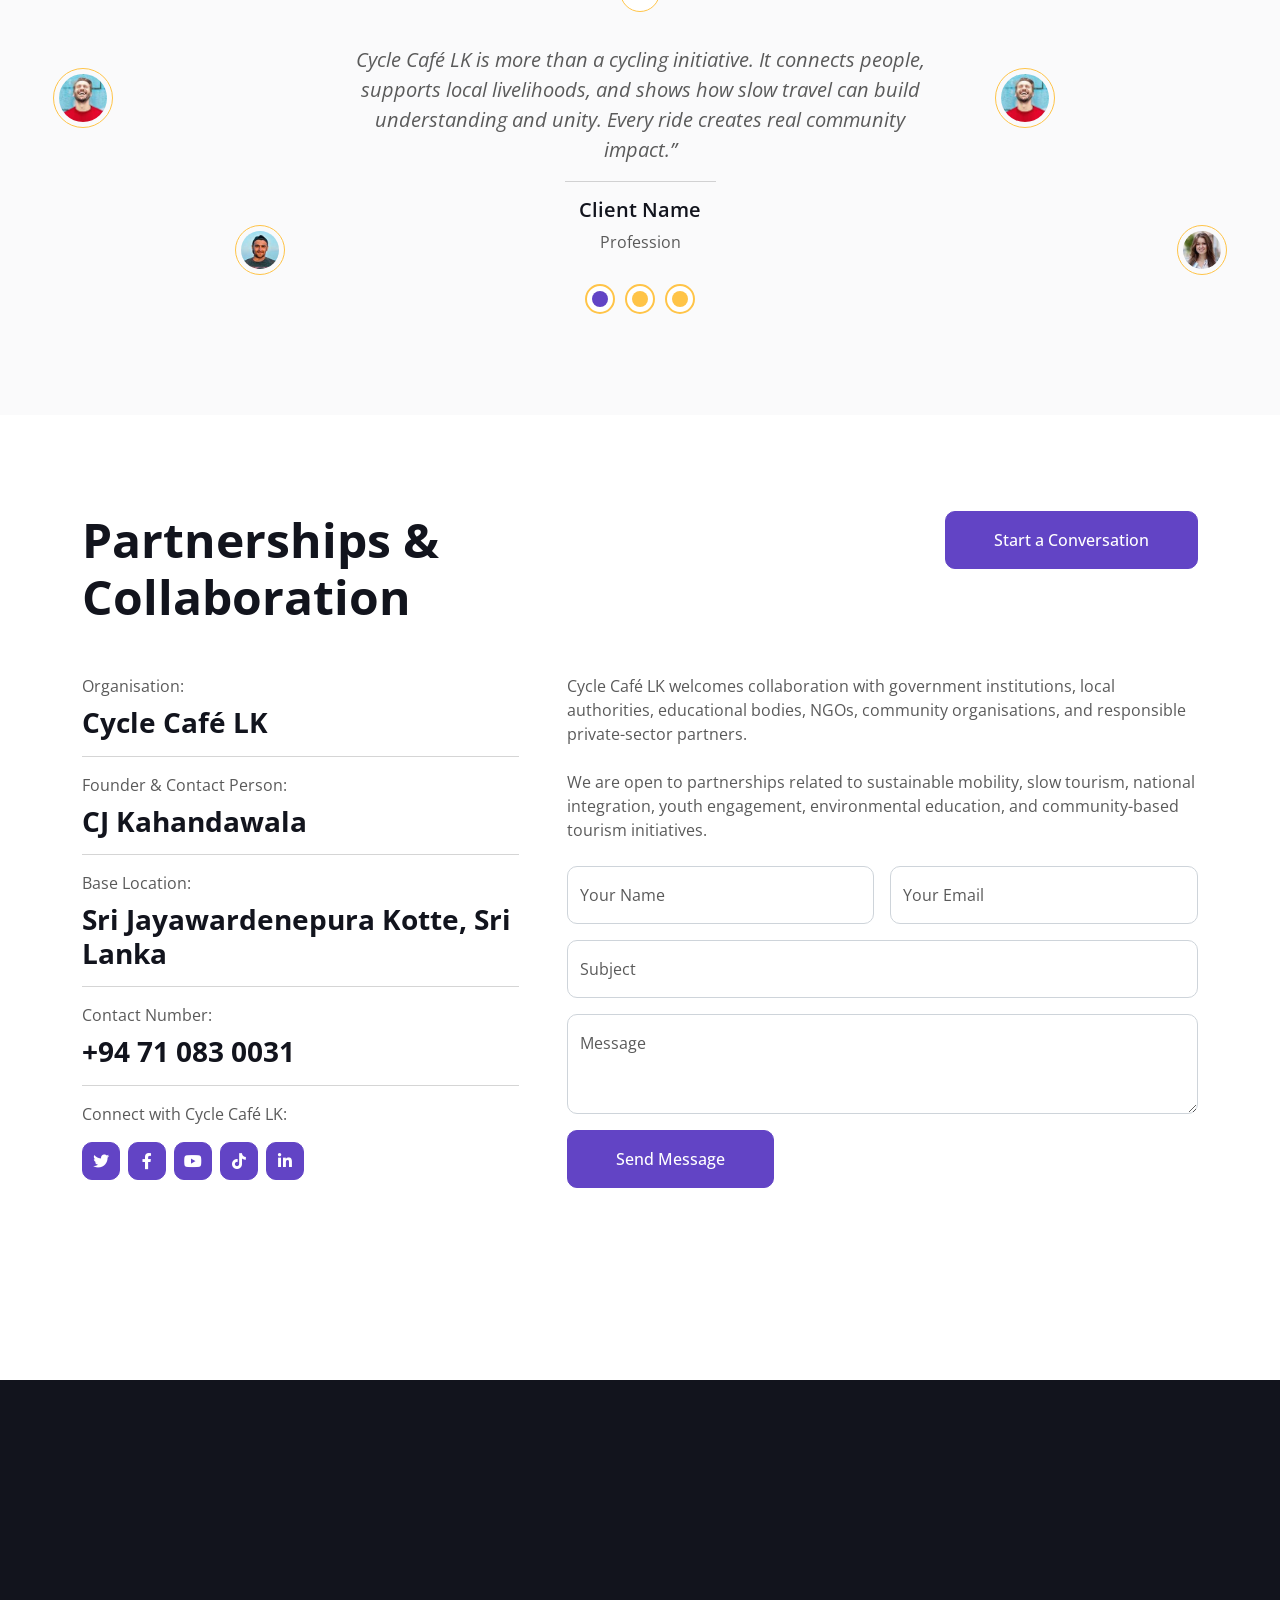
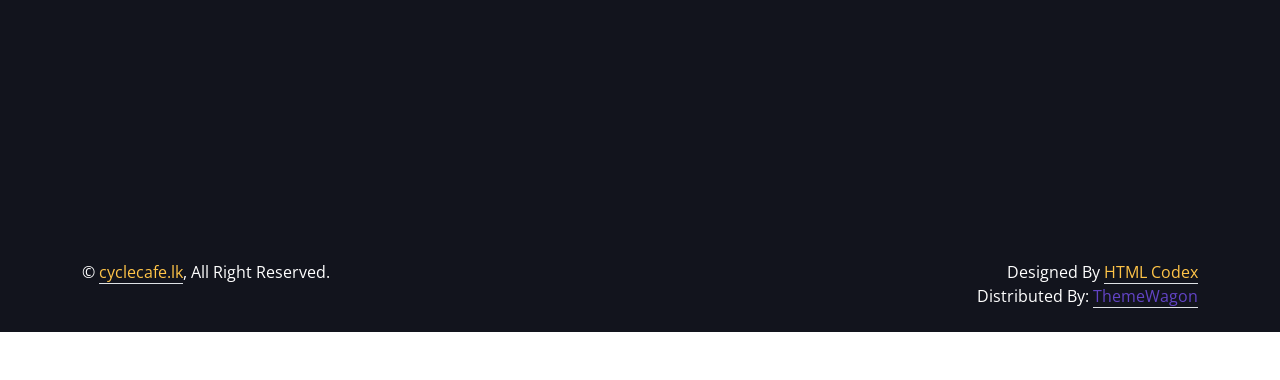
==== commit 1f457089: "init" ====
--- a/index.html
+++ b/index.html
@@ -3,10 +3,11 @@
 
 <head>
     <meta charset="utf-8">
-    <title>ProMan - Personal Portfolio HTML Template</title>
+    <title>Cycle Café LK | Community Cycling & Slow Tourism Sri Lanka</title>
     <meta content="width=device-width, initial-scale=1.0" name="viewport">
+
     <meta content="" name="keywords">
-    <meta content="" name="description">
+    <meta name="description" content="Cycle Café LK promotes community cycling, slow tourism, and sustainable mobility across Sri Lanka. Connecting people, places, and cultures through meaningful cycling journeys.">
 
     <!-- Favicon -->
     <link href="img/favicon.ico" rel="icon">
@@ -45,7 +46,7 @@
     <!-- Navbar Start -->
     <nav class="navbar navbar-expand-lg bg-white navbar-light fixed-top shadow py-lg-0 px-4 px-lg-5 wow fadeIn" data-wow-delay="0.1s">
         <a href="index.html" class="navbar-brand d-block d-lg-none">
-            <h1 class="text-primary fw-bold m-0">ProMan</h1>
+            <h1 class="text-primary fw-bold m-0">cycle cafe</h1>
         </a>
         <button type="button" class="navbar-toggler" data-bs-toggle="collapse" data-bs-target="#navbarCollapse">
             <span class="navbar-toggler-icon"></span>
@@ -58,7 +59,7 @@
                 <a href="#service" class="nav-item nav-link">Services</a>
             </div>
             <a href="index.html" class="navbar-brand bg-secondary py-3 px-4 mx-3 d-none d-lg-block">
-                <h1 class="text-primary fw-bold m-0">ProMan</h1>
+                <h1 class="text-primary fw-bold m-0">cycle cafe</h1>
             </a>
             <div class="navbar-nav me-auto py-0">
                 <a href="#project" class="nav-item nav-link">Projects</a>
@@ -76,14 +77,16 @@
         <div class="container">
             <div class="row g-5 align-items-center">
                 <div class="col-lg-6 py-6 pb-0 pt-lg-0">
-                    <h3 class="text-primary mb-3">I'm</h3>
-                    <h1 class="display-3 mb-3">Kate Winslet</h1>
+                    <h3 class="text-primary mb-3">We</h3>
+                    <h1 class="display-3 mb-3">Cycle Café LK</h1>
                     <h2 class="typed-text-output d-inline"></h2>
-                    <div class="typed-text d-none">Web Designer, Web Developer, Front End Developer, Apps Designer, Apps Developer</div>
+                    <div class="typed-text d-none">
+Slow rides, Real people, Shared futures, Ride • Refresh • Reconnect, Eco Cycling, Community Stories, Teaching Sustainability
+</div>
                     <div class="d-flex align-items-center pt-5">
-                        <a href="" class="btn btn-primary py-3 px-4 me-5">Download CV</a>
+                        <!-- <a href="" class="btn btn-primary py-3 px-4 me-5">Download CV</a> -->
                         <button type="button" class="btn-play" data-bs-toggle="modal"
-                            data-src="https://www.youtube.com/embed/DWRcNpR6Kdc" data-bs-target="#videoModal">
+                            data-src="https://www.youtube.com/embed/g5IKjMjhtKM" data-bs-target="#videoModal">
                             <span></span>
                         </button>
                         <h5 class="ms-4 mb-0 d-none d-sm-block">Play Video</h5>
@@ -129,11 +132,11 @@
                             <h1 class="display-1 mb-0">15</h1>
                             <h5 class="mb-0">Years</h5>
                         </div>
-                        <h3 class="lh-base mb-0">of working experience as a web designer & developer</h3>
-                    </div>
-                    <p class="mb-4">Stet no et lorem dolor et diam, amet duo ut dolore vero eos. No stet est diam rebum amet diam ipsum. Clita clita labore, dolor duo nonumy clita sit at, sed sit sanctus dolor eos.</p>
-                    <p class="mb-3"><i class="far fa-check-circle text-primary me-3"></i>Afordable Prices</p>
-                    <p class="mb-3"><i class="far fa-check-circle text-primary me-3"></i>High Quality Product</p>
+                        <h3 class="lh-base mb-0">of working experience as a traveler & Bicycle Rider</h3>
+                    </div>
+                    <p class="mb-4">Using bicycles as a tool to foster understanding, unity, and local livelihoods.<br><br>→ Join the Journey | Collaborate With Cycle Café LK</p>
+                    <p class="mb-3"><i class="far fa-check-circle text-primary me-3"></i>Quality, Rider-First Experiences</p>
+                    <p class="mb-3"><i class="far fa-check-circle text-primary me-3"></i>Carefully Crafted Cycling Experiences</p>
                     <p class="mb-3"><i class="far fa-check-circle text-primary me-3"></i>On Time Project Delivery</p>
                     <a class="btn btn-primary py-3 px-5 mt-3" href="">Read More</a>
                 </div>
@@ -147,15 +150,15 @@
                         </div>
                     </div>
                     <div class="d-flex align-items-center mb-3">
-                        <h5 class="border-end pe-3 me-3 mb-0">Happy Clients</h5>
+                        <h5 class="border-end pe-3 me-3 mb-0">Where Cycling Connects Communities</h5>
                         <h2 class="text-primary fw-bold mb-0" data-toggle="counter-up">1234</h2>
                     </div>
-                    <p class="mb-4">Stet no et lorem dolor et diam, amet duo ut dolore vero eos. No stet est diam amet diam ipsum clita labore dolor duo clita.</p>
+                    <p class="mb-4">Cycle Café LK was born from a simple idea: cycling can connect people, places, and cultures while protecting the environment we share. What began as personal rides through towns and villages has grown into a community-driven platform that promotes slow tourism, coexistence, and sustainable mobility across Sri Lanka.</p>
                     <div class="d-flex align-items-center mb-3">
-                        <h5 class="border-end pe-3 me-3 mb-0">Projects Completed</h5>
+                        <h5 class="border-end pe-3 me-3 mb-0">Community-First</h5>
                         <h2 class="text-primary fw-bold mb-0" data-toggle="counter-up">1234</h2>
                     </div>
-                    <p class="mb-0">Stet no et lorem dolor et diam, amet duo ut dolore vero eos. No stet est diam amet diam ipsum clita labore dolor duo clita.</p>
+                    <p class="mb-0">Building Coexistence Through Slow Cycling<br>Using bicycles as a tool to foster understanding, unity, and local livelihoods.<br><br>→ Join the Journey | Collaborate With Cycle Café LK</p>
                 </div>
             </div>
         </div>
@@ -167,71 +170,76 @@
     <div class="container-xxl py-6 pb-5" id="skill">
         <div class="container">
             <div class="row g-5">
-                <div class="col-lg-6 wow fadeInUp" data-wow-delay="0.1s">
-                    <h1 class="display-5 mb-5">Skills & Experience</h1>
-                    <p class="mb-4">Stet no et lorem dolor et diam, amet duo ut dolore vero eos. No stet est diam rebum amet diam ipsum clita dolor duo clita sit.</p>
-                    <h3 class="mb-4">My Skills</h3>
-                    <div class="row align-items-center">
-                        <div class="col-md-6">
-                            <div class="skill mb-4">
-                                <div class="d-flex justify-content-between">
-                                    <h6 class="font-weight-bold">HTML</h6>
-                                    <h6 class="font-weight-bold">95%</h6>
-                                </div>
-                                <div class="progress">
-                                    <div class="progress-bar bg-primary" role="progressbar" aria-valuenow="95" aria-valuemin="0" aria-valuemax="100"></div>
-                                </div>
-                            </div>
-                            <div class="skill mb-4">
-                                <div class="d-flex justify-content-between">
-                                    <h6 class="font-weight-bold">CSS</h6>
-                                    <h6 class="font-weight-bold">85%</h6>
-                                </div>
-                                <div class="progress">
-                                    <div class="progress-bar bg-warning" role="progressbar" aria-valuenow="85" aria-valuemin="0" aria-valuemax="100"></div>
-                                </div>
-                            </div>
-                            <div class="skill mb-4">
-                                <div class="d-flex justify-content-between">
-                                    <h6 class="font-weight-bold">PHP</h6>
-                                    <h6 class="font-weight-bold">90%</h6>
-                                </div>
-                                <div class="progress">
-                                    <div class="progress-bar bg-danger" role="progressbar" aria-valuenow="90" aria-valuemin="0" aria-valuemax="100"></div>
-                                </div>
-                            </div>
-                        </div>
-                        <div class="col-md-6">
-                            <div class="skill mb-4">
-                                <div class="d-flex justify-content-between">
-                                    <h6 class="font-weight-bold">Javascript</h6>
-                                    <h6 class="font-weight-bold">90%</h6>
-                                </div>
-                                <div class="progress">
-                                    <div class="progress-bar bg-danger" role="progressbar" aria-valuenow="90" aria-valuemin="0" aria-valuemax="100"></div>
-                                </div>
-                            </div>
-                            <div class="skill mb-4">
-                                <div class="d-flex justify-content-between">
-                                    <h6 class="font-weight-bold">Angular JS</h6>
-                                    <h6 class="font-weight-bold">95%</h6>
-                                </div>
-                                <div class="progress">
-                                    <div class="progress-bar bg-dark" role="progressbar" aria-valuenow="95" aria-valuemin="0" aria-valuemax="100"></div>
-                                </div>
-                            </div>
-                            <div class="skill mb-4">
-                                <div class="d-flex justify-content-between">
-                                    <h6 class="font-weight-bold">Wordpress</h6>
-                                    <h6 class="font-weight-bold">85%</h6>
-                                </div>
-                                <div class="progress">
-                                    <div class="progress-bar bg-info" role="progressbar" aria-valuenow="85" aria-valuemin="0" aria-valuemax="100"></div>
-                                </div>
-                            </div>
-                        </div>
-                    </div>
-                </div>
+                <div class="row">
+
+  <!-- LEFT COLUMN -->
+  <div class="col-lg-6">
+
+    <h5 class="mb-3">🌿 Sustainable Cycling & Slow Tourism</h5>
+    <ul class="list-unstyled mb-4">
+      <li><i class="fa fa-bicycle text-primary me-2"></i>Design and lead eco-friendly cycling routes across urban, rural, and cultural landscapes</li>
+      <li><i class="fa fa-leaf text-primary me-2"></i>Promote slow tourism models prioritising people, environment, and local economies</li>
+      <li><i class="fa fa-route text-primary me-2"></i>Lead long-distance and community-based cycling journeys</li>
+    </ul>
+
+    <h5 class="mb-3">🌱 Community Engagement & Social Impact</h5>
+    <ul class="list-unstyled mb-4">
+      <li><i class="fa fa-users text-primary me-2"></i>Work closely with local communities, youth groups, and SMEs</li>
+      <li><i class="fa fa-handshake text-primary me-2"></i>Facilitate people-to-people connection through cycling and travel</li>
+      <li><i class="fa fa-store text-primary me-2"></i>Support local artisans, cafés, and small businesses through tourism exposure</li>
+    </ul>
+
+    <h5 class="mb-3">📖 Education & Awareness Building</h5>
+    <ul class="list-unstyled mb-4">
+      <li><i class="fa fa-chalkboard-teacher text-primary me-2"></i>Integrate education into cycling and travel experiences</li>
+      <li><i class="fa fa-shield-alt text-primary me-2"></i>Conduct awareness programmes on sustainability and road safety</li>
+      <li><i class="fa fa-book-open text-primary me-2"></i>Use storytelling and lived experience as tools for informal learning</li>
+    </ul>
+
+  </div>
+
+  <!-- RIGHT COLUMN -->
+  <div class="col-lg-6">
+
+    <h5 class="mb-3">🗺️ Route Planning & Tour Development</h5>
+    <ul class="list-unstyled mb-4">
+      <li><i class="fa fa-map-marked-alt text-primary me-2"></i>Plan safe, inclusive, and culturally meaningful cycling routes</li>
+      <li><i class="fa fa-mountain text-primary me-2"></i>Assess distance, terrain, elevation, and rider accessibility</li>
+      <li><i class="fa fa-road text-primary me-2"></i>Develop pilot routes and scalable models for long-term cycling tourism</li>
+    </ul>
+
+    <h5 class="mb-3">📣 Media, Storytelling & Social Influence</h5>
+    <ul class="list-unstyled mb-4">
+      <li><i class="fa fa-camera-retro text-primary me-2"></i>Create cycling, travel, and community-focused content for digital platforms</li>
+      <li><i class="fa fa-bullhorn text-primary me-2"></i>Use social media to amplify local stories and social causes</li>
+      <li><i class="fa fa-campaign text-primary me-2"></i>Lead campaign messaging for eco tourism and national integration</li>
+    </ul>
+
+    <h5 class="mb-3">🤝 Partnerships & Project Coordination</h5>
+    <ul class="list-unstyled mb-4">
+      <li><i class="fa fa-handshake-alt text-primary me-2"></i>Collaborate with government institutions, NGOs, and private partners</li>
+      <li><i class="fa fa-file-alt text-primary me-2"></i>Prepare concept notes, proposals, and briefs</li>
+      <li><i class="fa fa-project-diagram text-primary me-2"></i>Coordinate multi-stakeholder initiatives aligned with sustainability goals</li>
+    </ul>
+
+    <h5 class="mb-3">☕ Cycle Café LK Operations & Experience Design</h5>
+    <ul class="list-unstyled mb-4">
+      <li><i class="fa fa-coffee text-primary me-2"></i>Conceptualise Cycle Café spaces as rest points, conversation hubs, and cultural exchanges</li>
+      <li><i class="fa fa-mug-hot text-primary me-2"></i>Design rider-friendly experiences combining cycling, refreshment, and community interaction</li>
+      <li><i class="fa fa-heart text-primary me-2"></i>Integrate cycling events with local tourism, culture, and wellness</li>
+    </ul>
+
+    <h5 class="mb-3">🔰 Core Strengths</h5>
+    <ul class="list-unstyled mb-4">
+      <li><i class="fa fa-leaf text-primary me-2"></i>Sustainability-focused leadership</li>
+      <li><i class="fa fa-users text-primary me-2"></i>Community-first approach</li>
+      <li><i class="fa fa-eye text-primary me-2"></i>Long-term vision with practical execution</li>
+      <li><i class="fa fa-comments text-primary me-2"></i>Calm, inclusive, and people-centred communication</li>
+    </ul>
+
+  </div>
+
+</div>
                 <div class="col-lg-6 wow fadeInUp" data-wow-delay="0.5s">
                     <ul class="nav nav-pills rounded border border-2 border-primary mb-5">
                         <li class="nav-item w-50">
@@ -245,58 +253,63 @@
                         <div id="tab-1" class="tab-pane fade show p-0 active">
                             <div class="row gy-5 gx-4">
                                 <div class="col-sm-6">
-                                    <h5>UI Designer</h5>
+                                    <h5>Founder & Community Cycling Facilitator</h5>
                                     <hr class="text-primary my-2">
-                                    <p class="text-primary mb-1">2000 - 2045</p>
-                                    <h6 class="mb-0">Apex Software Inc</h6>
+                                    <p class="text-primary mb-1">2010 – Present</p>
+                                    <h6 class="mb-0">Cycle Café LK</h6>
                                 </div>
                                 <div class="col-sm-6">
-                                    <h5>Product Designer</h5>
+                                    <h5>Lead – Tour de Kotte Cycling Initiative</h5>
                                     <hr class="text-primary my-2">
-                                    <p class="text-primary mb-1">2000 - 2045</p>
-                                    <h6 class="mb-0">Apex Software Inc</h6>
+                                    <p class="text-primary mb-1">2018 – Present</p>
+                                    <h6 class="mb-0">Community & Urban Cycling Program</h6>
                                 </div>
                                 <div class="col-sm-6">
-                                    <h5>Web Designer</h5>
+                                    <h5>Coordinator – Slow Tourism & Pilot Trails</h5>
                                     <hr class="text-primary my-2">
-                                    <p class="text-primary mb-1">2000 - 2045</p>
-                                    <h6 class="mb-0">Apex Software Inc</h6>
+                                    <p class="text-primary mb-1">2020 – Present</p>
+                                    <h6 class="mb-0">Sri Lanka (Urban & Rural Routes)</h6>
                                 </div>
                                 <div class="col-sm-6">
-                                    <h5>Apps Designer</h5>
+                                    <h5>Community Engagement & SME Connector</h5>
                                     <hr class="text-primary my-2">
-                                    <p class="text-primary mb-1">2000 - 2045</p>
-                                    <h6 class="mb-0">Apex Software Inc</h6>
+                                    <p class="text-primary mb-1">2015 – Present</p>
+                                    <h6 class="mb-0">Local Cafés, Artisans & Homestays</h6>
                                 </div>
                             </div>
                         </div>
                         <div id="tab-2" class="tab-pane fade show p-0">
                             <div class="row gy-5 gx-4">
-                                <div class="col-sm-6">
-                                    <h5>UI Design Course</h5>
-                                    <hr class="text-primary my-2">
-                                    <p class="text-primary mb-1">2000 - 2045</p>
-                                    <h6 class="mb-0">Cambridge University</h6>
-                                </div>
-                                <div class="col-sm-6">
-                                    <h5>IOS Development</h5>
-                                    <hr class="text-primary my-2">
-                                    <p class="text-primary mb-1">2000 - 2045</p>
-                                    <h6 class="mb-0">Cambridge University</h6>
-                                </div>
-                                <div class="col-sm-6">
-                                    <h5>Web Design</h5>
-                                    <hr class="text-primary my-2">
-                                    <p class="text-primary mb-1">2000 - 2045</p>
-                                    <h6 class="mb-0">Cambridge University</h6>
-                                </div>
-                                <div class="col-sm-6">
-                                    <h5>Apps Design</h5>
-                                    <hr class="text-primary my-2">
-                                    <p class="text-primary mb-1">2000 - 2045</p>
-                                    <h6 class="mb-0">Cambridge University</h6>
-                                </div>
-                            </div>
+
+    <div class="col-sm-6">
+        <h5>Education Through Travel & Cycling</h5>
+        <hr class="text-primary my-2">
+        <p class="text-primary mb-1">Ongoing</p>
+        <h6 class="mb-0">Experiential Learning Model</h6>
+    </div>
+
+    <div class="col-sm-6">
+        <h5>Sustainability & Environmental Awareness</h5>
+        <hr class="text-primary my-2">
+        <p class="text-primary mb-1">Ongoing</p>
+        <h6 class="mb-0">Community-Based Programmes</h6>
+    </div>
+
+    <div class="col-sm-6">
+        <h5>Road Safety & Responsible Cycling</h5>
+        <hr class="text-primary my-2">
+        <p class="text-primary mb-1">Ongoing</p>
+        <h6 class="mb-0">Youth & Public Awareness Sessions</h6>
+    </div>
+
+    <div class="col-sm-6">
+        <h5>Storytelling, Media & Social Advocacy</h5>
+        <hr class="text-primary my-2">
+        <p class="text-primary mb-1">Ongoing</p>
+        <h6 class="mb-0">Digital Platforms & Field Documentation</h6>
+    </div>
+
+</div>
                         </div>
                     </div>
                 </div>
@@ -311,10 +324,10 @@
         <div class="container">
             <div class="row g-5 mb-5 wow fadeInUp" data-wow-delay="0.1s">
                 <div class="col-lg-6">
-                    <h1 class="display-5 mb-0">My Services</h1>
+                    <h1 class="display-5 mb-0">Our Services</h1>
                 </div>
                 <div class="col-lg-6 text-lg-end">
-                    <a class="btn btn-primary py-3 px-5" href="">Hire Me</a>
+                    <a class="btn btn-primary py-3 px-5" href="#contact">Partner With Us</a>
                 </div>
             </div>
             <div class="row g-4">
@@ -324,9 +337,8 @@
                             <i class="fa fa-crop-alt fa-2x text-dark"></i>
                         </div>
                         <div class="ms-sm-4">
-                            <h4 class="mb-3">Creative Design</h4>
-                            <h6 class="mb-3">Start from <span class="text-primary">$199</span></h6>
-                            <span>Stet lorem dolor diam amet vero eos. No stet est diam amet diam ipsum. Clita dolor duo clita sit sed sit dolor eos.</span>
+                            <h4 class="mb-3">🚴 Community Cycling Experiences</h4>
+                            <span>Guided and self-guided community-based cycling rides<br><br>Urban, rural, and cultural cycling routes designed for all levels<br><br>Slow-paced journeys focused on people, places, and stories</span>
                         </div>
                     </div>
                 </div>
@@ -336,9 +348,8 @@
                             <i class="fa fa-code-branch fa-2x text-dark"></i>
                         </div>
                         <div class="ms-sm-4">
-                            <h4 class="mb-3">Graphic Design</h4>
-                            <h6 class="mb-3">Start from <span class="text-primary">$199</span></h6>
-                            <span>Stet lorem dolor diam amet vero eos. No stet est diam amet diam ipsum. Clita dolor duo clita sit sed sit dolor eos.</span>
+                            <h4 class="mb-3">Slow Tourism & Eco Travel</h4>
+                            <span>Development of slow tourism cycling trails<br><br>Eco-friendly travel experiences that minimise environmental impact<br><br>Responsible tourism models supporting local livelihoods</span>
                         </div>
                     </div>
                 </div>
@@ -348,9 +359,8 @@
                             <i class="fa fa-code fa-2x text-dark"></i>
                         </div>
                         <div class="ms-sm-4">
-                            <h4 class="mb-3">Web Design</h4>
-                            <h6 class="mb-3">Start from <span class="text-primary">$199</span></h6>
-                            <span>Stet lorem dolor diam amet vero eos. No stet est diam amet diam ipsum. Clita dolor duo clita sit sed sit dolor eos.</span>
+                            <h4 class="mb-3">Route Design & Pilot Trail Development</h4>
+                            <span>Planning and testing cycling routes and pilot trails<br><br>Distance, elevation, safety, and accessibility assessments<br><br>Scalable route models for long-term tourism initiatives</span>
                         </div>
                     </div>
                 </div>
@@ -360,9 +370,8 @@
                             <i class="fa fa-laptop-code fa-2x text-dark"></i>
                         </div>
                         <div class="ms-sm-4">
-                            <h4 class="mb-3">UI/UX Design</h4>
-                            <h6 class="mb-3">Start from <span class="text-primary">$199</span></h6>
-                            <span>Stet lorem dolor diam amet vero eos. No stet est diam amet diam ipsum. Clita dolor duo clita sit sed sit dolor eos.</span>
+                            <h4 class="mb-3">Community & SME Engagement</h4>
+                            <span>Connecting cyclists with local cafés, artisans, homestays, and SMEs<br><br>Creating market access through cycling tourism<br><br>Promoting community-owned tourism experiences</span>
                         </div>
                     </div>
                 </div>
@@ -377,13 +386,13 @@
         <div class="container">
             <div class="row g-5 mb-5 align-items-center wow fadeInUp" data-wow-delay="0.1s">
                 <div class="col-lg-6">
-                    <h1 class="display-5 mb-0">My Projects</h1>
+                    <h1 class="display-5 mb-0">Key Initiatives & Journeys</h1>
                 </div>
                 <div class="col-lg-6 text-lg-end">
                     <ul class="list-inline mx-n3 mb-0" id="portfolio-flters">
-                        <li class="mx-3 active" data-filter="*">All Projects</li>
-                        <li class="mx-3" data-filter=".first">UI/UX Design</li>
-                        <li class="mx-3" data-filter=".second">Graphic Design</li>
+                        <li class="mx-3 active" data-filter="*">All Initiatives</li>
+                        <li class="mx-3" data-filter=".first">Cycling Journeys</li>
+                        <li class="mx-3" data-filter=".second">Community Projects</li>
                     </ul>
                 </div>
             </div>
@@ -465,8 +474,8 @@
                         <img class="img-fluid rounded" src="img/team-1.jpg" alt="">
                         <div class="team-text bg-white rounded-end p-4">
                             <div>
-                                <h5>Full Name</h5>
-                                <span>Designer</span>
+                                    <h5>Klashmi Kahandawala</h5>
+                                <span>Founder & Community Cycling Lead</span>
                             </div>
                             <i class="fa fa-arrow-right fa-2x text-primary"></i>
                         </div>
@@ -477,8 +486,7 @@
                         <img class="img-fluid rounded" src="img/team-2.jpg" alt="">
                         <div class="team-text bg-white rounded-end p-4">
                             <div>
-                                <h5>Full Name</h5>
-                                <span>Designer</span>
+                                <h5>CJ kahandawala</h5>
                             </div>
                             <i class="fa fa-arrow-right fa-2x text-primary"></i>
                         </div>
@@ -489,8 +497,30 @@
                         <img class="img-fluid rounded" src="img/team-3.jpg" alt="">
                         <div class="team-text bg-white rounded-end p-4">
                             <div>
-                                <h5>Full Name</h5>
-                                <span>Designer</span>
+                                <h5>Kiruthigan</h5>
+                                <span>Creative Direction & Visual Storytelling</span>
+                            </div>
+                            <i class="fa fa-arrow-right fa-2x text-primary"></i>
+                        </div>
+                    </div>
+                </div>
+                <div class="col-lg-4 col-md-6 wow fadeInUp" data-wow-delay="0.7s">
+                    <div class="team-item position-relative">
+                        <img class="img-fluid rounded" src="img/team-4.jpg" alt="">
+                        <div class="team-text bg-white rounded-end p-4">
+                            <div>
+                                <h5>RMC Rathanayake</h5>
+                            </div>
+                            <i class="fa fa-arrow-right fa-2x text-primary"></i>
+                        </div>
+                    </div>
+                </div>
+                <div class="col-lg-4 col-md-6 wow fadeInUp" data-wow-delay="0.9s">
+                    <div class="team-item position-relative">
+                        <img class="img-fluid rounded" src="img/team-5.jpg" alt="">
+                        <div class="team-text bg-white rounded-end p-4">
+                            <div>
+                                <h5>Drone Eranda</h5>
                             </div>
                             <i class="fa fa-arrow-right fa-2x text-primary"></i>
                         </div>
@@ -523,7 +553,7 @@
                                     <i class="fa fa-quote-left text-primary"></i>
                                 </div>
                             </div>
-                            <p class="fs-5 fst-italic">Dolores sed duo clita tempor justo dolor et stet lorem kasd labore dolore lorem ipsum. At lorem lorem magna ut et, nonumy et labore et tempor diam tempor erat.</p>
+                            <p class="fs-5 fst-italic">Cycle Café LK is more than a cycling initiative. It connects people, supports local livelihoods, and shows how slow travel can build understanding and unity. Every ride creates real community impact.”</p>
                             <hr class="w-25 mx-auto">
                             <h5>Client Name</h5>
                             <span>Profession</span>
@@ -535,7 +565,7 @@
                                     <i class="fa fa-quote-left text-primary"></i>
                                 </div>
                             </div>
-                            <p class="fs-5 fst-italic">Dolores sed duo clita tempor justo dolor et stet lorem kasd labore dolore lorem ipsum. At lorem lorem magna ut et, nonumy et labore et tempor diam tempor erat.</p>
+                            <p class="fs-5 fst-italic">“As a teacher and cyclist, he turns every journey into a lesson. Students and young riders learn sustainability, discipline, and coexistence through real experience.”</p>
                             <hr class="w-25 mx-auto">
                             <h5>Client Name</h5>
                             <span>Profession</span>
@@ -547,7 +577,7 @@
                                     <i class="fa fa-quote-left text-primary"></i>
                                 </div>
                             </div>
-                            <p class="fs-5 fst-italic">Dolores sed duo clita tempor justo dolor et stet lorem kasd labore dolore lorem ipsum. At lorem lorem magna ut et, nonumy et labore et tempor diam tempor erat.</p>
+                            <p class="fs-5 fst-italic">“Cycle Café LK brought cyclists to our village and helped our small business grow—respectfully and sustainably.”</p>
                             <hr class="w-25 mx-auto">
                             <h5>Client Name</h5>
                             <span>Profession</span>
@@ -572,33 +602,43 @@
         <div class="container py-5">
             <div class="row g-5 mb-5 wow fadeInUp" data-wow-delay="0.1s">
                 <div class="col-lg-6">
-                    <h1 class="display-5 mb-0">Let's Work Together</h1>
+                    <h1 class="display-5 mb-0">Partnerships & Collaboration</h1>
                 </div>
                 <div class="col-lg-6 text-lg-end">
-                    <a class="btn btn-primary py-3 px-5" href="">Say Hello</a>
+                    <a class="btn btn-primary py-3 px-5" href="#contact">Start a Conversation</a>
                 </div>
             </div>
             <div class="row g-5">
                 <div class="col-lg-5 col-md-6 wow fadeInUp" data-wow-delay="0.1s">
-                    <p class="mb-2">My office:</p>
-                    <h3 class="fw-bold">123 Street, New York, USA</h3>
+                    <p class="mb-2">Organisation:</p>
+                    <h3 class="fw-bold">Cycle Café LK</h3>
                     <hr class="w-100">
-                    <p class="mb-2">Call me:</p>
-                    <h3 class="fw-bold">+012 345 6789</h3>
+                    <p class="mb-2">Founder & Contact Person:</p>
+                    <h3 class="fw-bold">CJ Kahandawala</h3>
                     <hr class="w-100">
-                    <p class="mb-2">Mail me:</p>
-                    <h3 class="fw-bold">info@example.com</h3>
+                    <p class="mb-2">Base Location:</p>
+                    <h3 class="fw-bold">Sri Jayawardenepura Kotte, Sri Lanka</h3>
                     <hr class="w-100">
-                    <p class="mb-2">Follow me:</p>
+                    <p class="mb-2">Contact Number:</p>
+                    <h3 class="fw-bold">+94 71 083 0031</h3>
+                    <hr class="w-100">
+                    <p class="mb-2">Connect with Cycle Café LK:</p>
                     <div class="d-flex pt-2">
-                        <a class="btn btn-square btn-primary me-2" href=""><i class="fab fa-twitter"></i></a>
-                        <a class="btn btn-square btn-primary me-2" href=""><i class="fab fa-facebook-f"></i></a>
-                        <a class="btn btn-square btn-primary me-2" href=""><i class="fab fa-youtube"></i></a>
+                        <a class="btn btn-square btn-primary me-2" href="https://x.com/cyclecafelk" target="_blank"><i class="fab fa-twitter"></i></a>
+                        <a class="btn btn-square btn-primary me-2" href="https://www.facebook.com/profile.php?id=61585853621008" target="_blank"><i class="fab fa-facebook-f"></i></a>
+                        <a class="btn btn-square btn-primary me-2" href="https://www.youtube.com/@cyclecafelk" target="_blank"><i class="fab fa-youtube"></i></a>
+                        <a class="btn btn-square btn-primary me-2" href="https://www.tiktok.com/@cyclecafe.lk?_r=1&_t=ZS-92nVnheuIJF" target="_blank"><i class="fab fa-tiktok"></i></a>
                         <a class="btn btn-square btn-primary me-2" href=""><i class="fab fa-linkedin-in"></i></a>
                     </div>
                 </div>
                 <div class="col-lg-7 col-md-6 wow fadeInUp" data-wow-delay="0.5s">
-                    <p class="mb-4">The contact form is currently inactive. Get a functional and working contact form with Ajax & PHP in a few minutes. Just copy and paste the files, add a little code and you're done. <a href="https://htmlcodex.com/contact-form">Download Now</a>.</p>
+                    <p class="mb-4">
+Cycle Café LK welcomes collaboration with government institutions, local authorities,
+educational bodies, NGOs, community organisations, and responsible private-sector partners.
+<br><br>
+We are open to partnerships related to sustainable mobility, slow tourism, national integration,
+youth engagement, environmental education, and community-based tourism initiatives.
+                    </p>
                     <form>
                         <div class="row g-3">
                             <div class="col-md-6">
@@ -642,7 +682,7 @@
         <div class="container-xxl pt-5 px-0">
             <div class="bg-dark">
                 <iframe
-                src="https://www.google.com/maps/embed?pb=!1m18!1m12!1m3!1d3001156.4288297426!2d-78.01371936852176!3d42.72876761954724!2m3!1f0!2f0!3f0!3m2!1i1024!2i768!4f13.1!3m3!1m2!1s0x4ccc4bf0f123a5a9%3A0xddcfc6c1de189567!2sNew%20York%2C%20USA!5e0!3m2!1sen!2sbd!4v1603794290143!5m2!1sen!2sbd"
+                src="https://www.google.com/maps/embed?pb=!1m18!1m12!1m3!1d63319.96496404944!2d79.918056!3d6.927079!2m3!1f0!2f0!3f0!3m2!1i1024!2i768!4f13.1!3m3!1m2!1s0x3ae2593e2e2e2e2f%3A0x7d0e2e2e2e2e2e2e!2sSri%20Jayawardenepura%20Kotte!5e0!3m2!1sen!2slk!4v1700000000000!5m2!1sen!2slk"
                 frameborder="0" style="width: 100%; height: 450px; border:0;" allowfullscreen="" aria-hidden="false"
                 tabindex="0"></iframe>
             </div>
@@ -656,7 +696,7 @@
             <div class="container">
                 <div class="row">
                     <div class="col-md-6 text-center text-md-start mb-3 mb-md-0">
-                        &copy; <a class="border-bottom text-secondary" href="#">Your Site Name</a>, All Right Reserved.
+                        &copy; <a class="border-bottom text-secondary" href="#">cyclecafe.lk</a>, All Right Reserved.
                     </div>
                     <div class="col-md-6 text-center text-md-end">
                         <!--/*** This template is free as long as you keep the footer author’s credit link/attribution link/backlink. If you'd like to use the template without the footer author’s credit link/attribution link/backlink, you can purchase the Credit Removal License from "https://htmlcodex.com/credit-removal". Thank you for your support. ***/-->
@@ -689,5 +729,12 @@
     <!-- Template Javascript -->
     <script src="js/main.js"></script>
 </body>
+     <!-- WhatsApp Floating Button -->
+     <a href="https://wa.me/94710830031?text=Hello%20Cycle%20Caf%C3%A9%20LK%2C%20I%20would%20like%20to%20connect%20regarding%20a%20collaboration."
+         class="whatsapp-float"
+         target="_blank"
+         aria-label="Chat with Cycle Café LK on WhatsApp">
+         <i class="fab fa-whatsapp"></i>
+     </a>
 
 </html>
--- a/css/style.css
+++ b/css/style.css
@@ -1,3 +1,27 @@
+
+.whatsapp-float {
+    position: fixed;
+    width: 55px;
+    height: 55px;
+    bottom: 20px;
+    right: 20px;
+    background-color: #25D366;
+    color: #fff;
+    border-radius: 50%;
+    text-align: center;
+    font-size: 30px;
+    box-shadow: 0 4px 10px rgba(0,0,0,0.3);
+    z-index: 1000;
+    display: flex;
+    align-items: center;
+    justify-content: center;
+    transition: transform 0.2s ease;
+}
+
+.whatsapp-float:hover {
+    transform: scale(1.1);
+    color: #fff;
+}
 /********** Template CSS **********/
 :root {
     --primary: #6244C5;
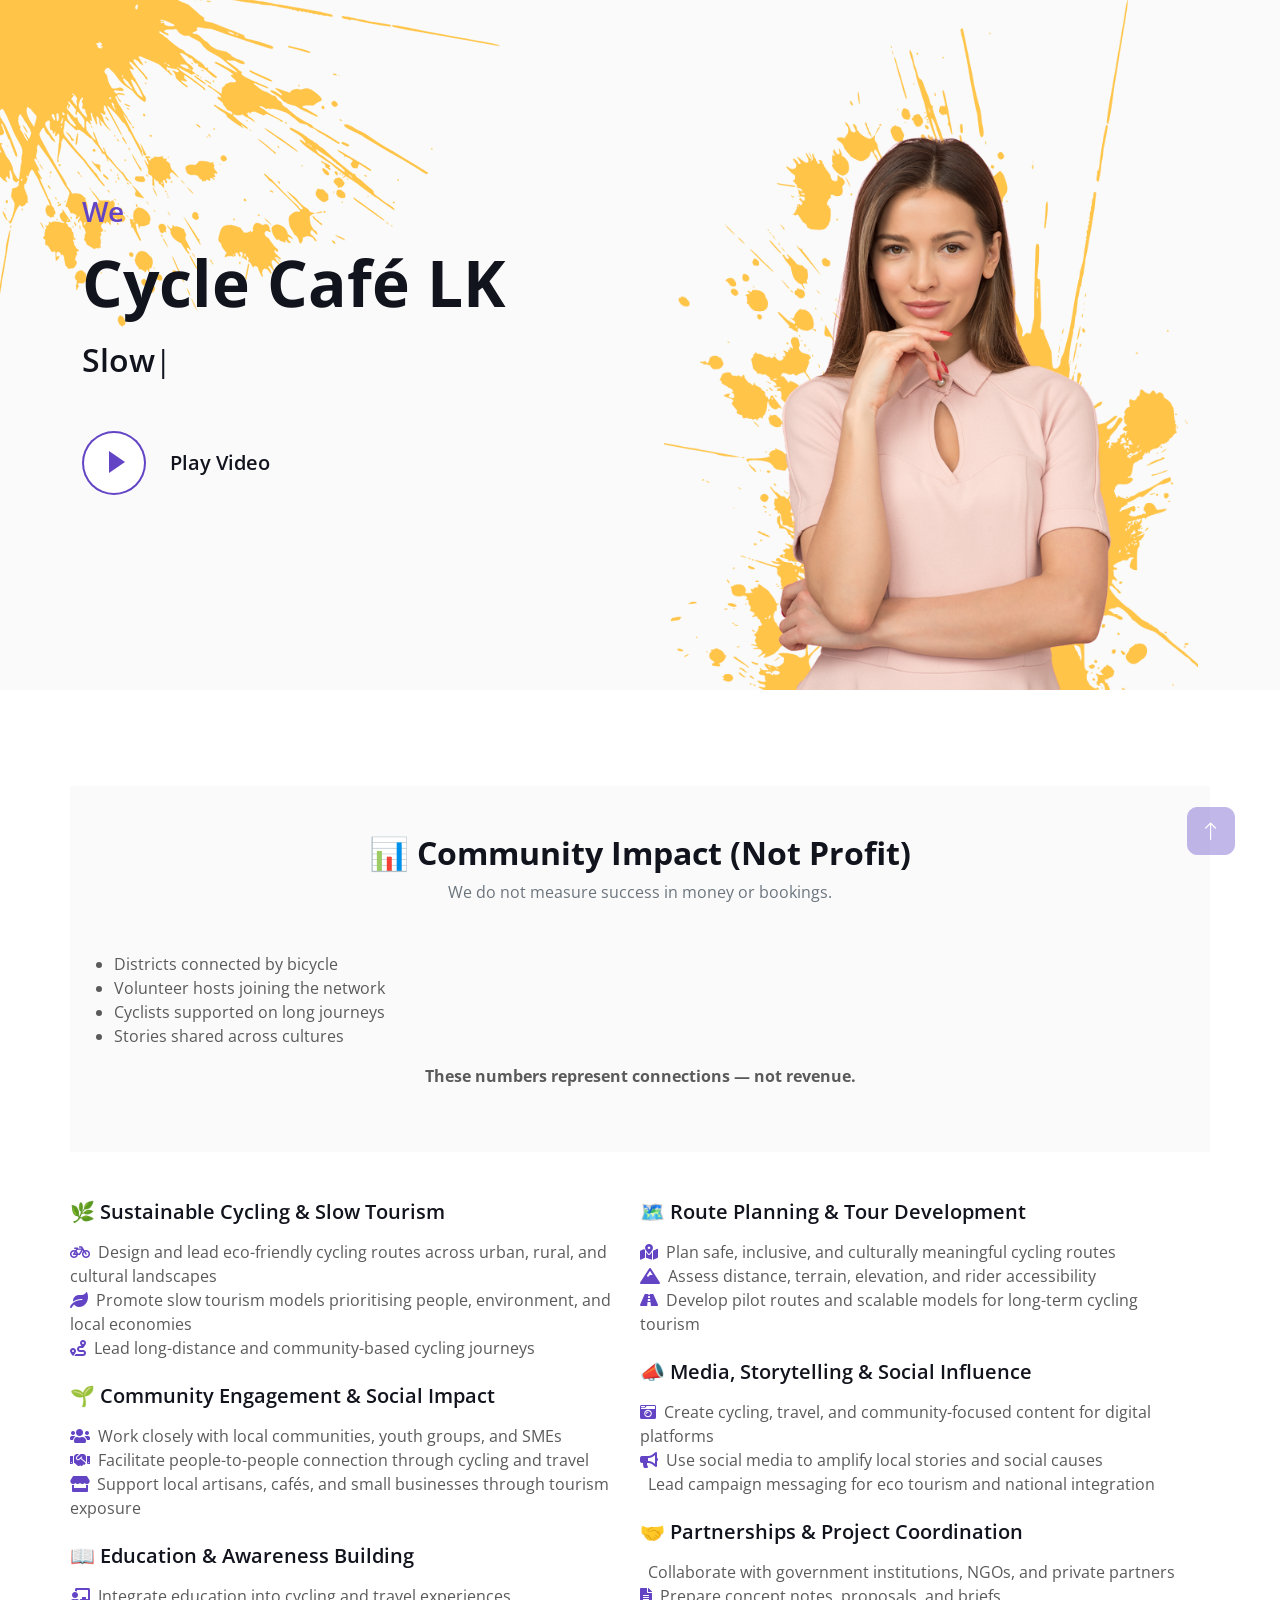
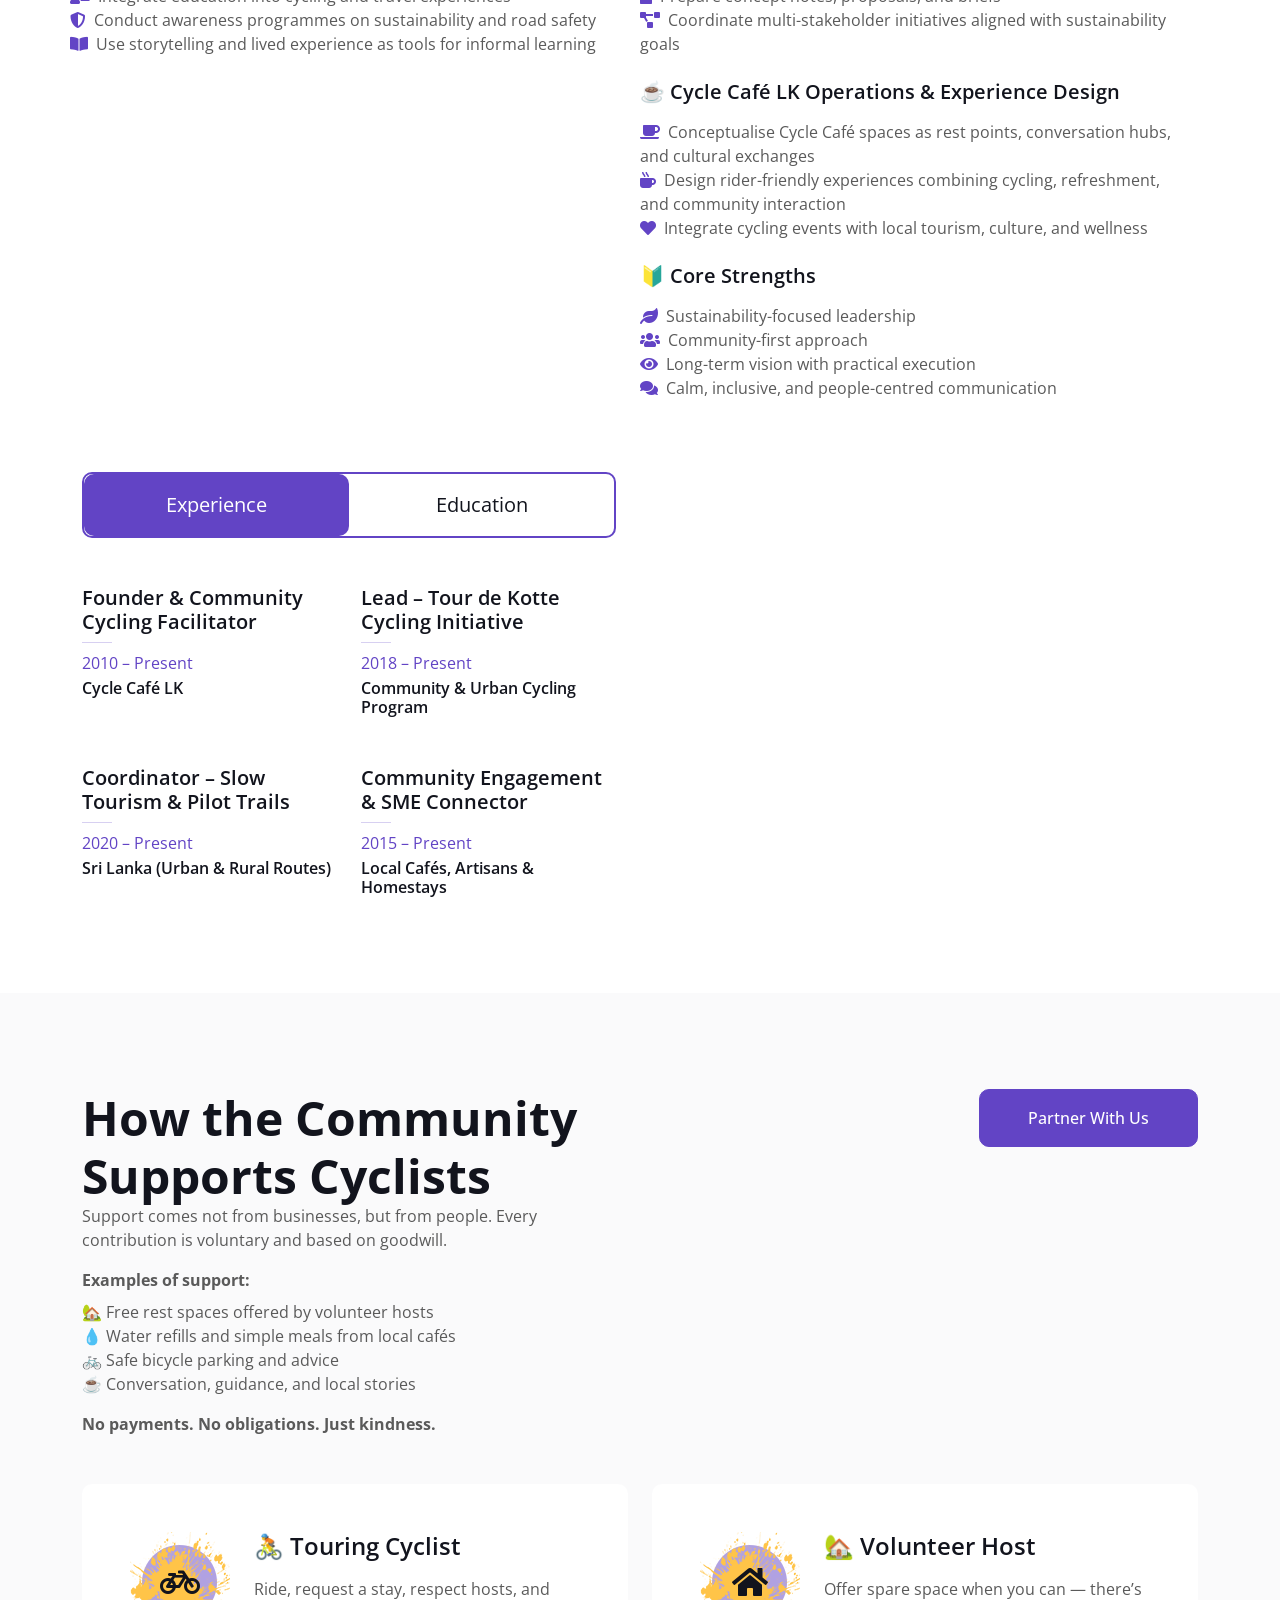
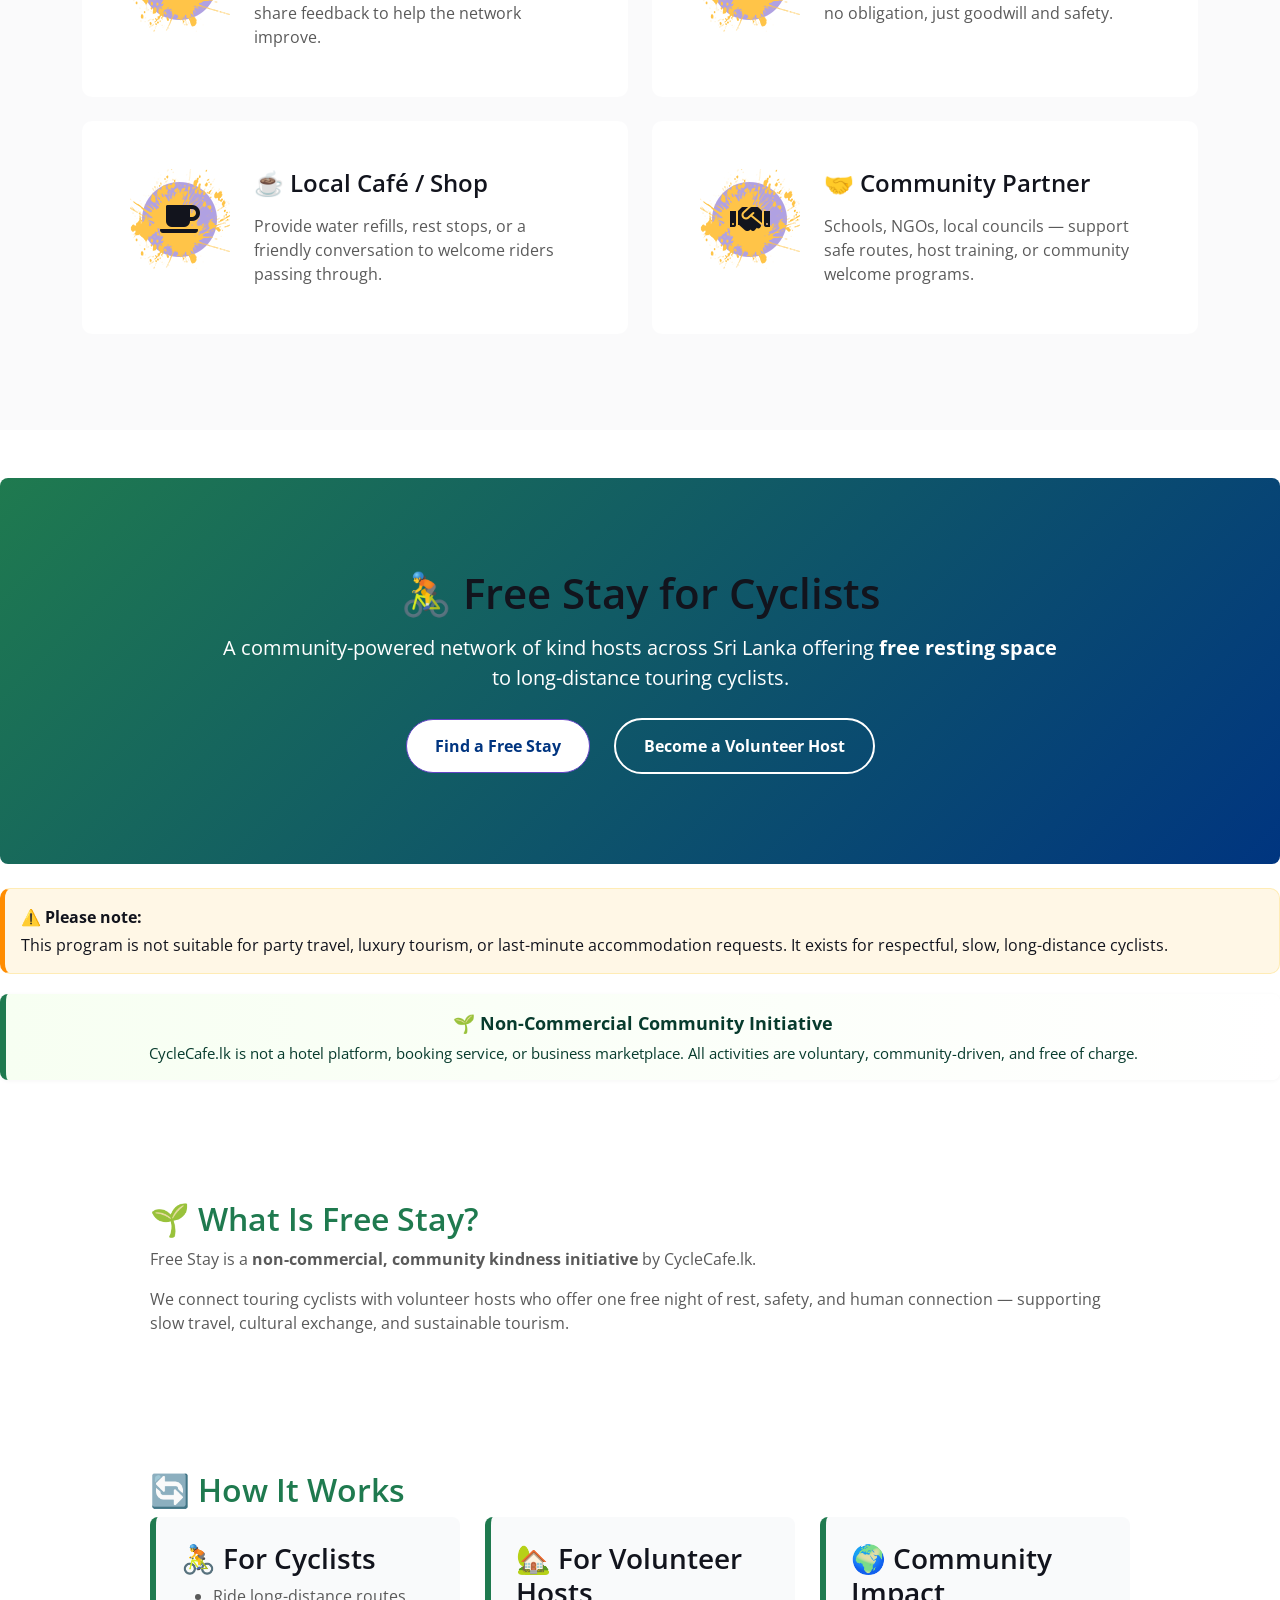
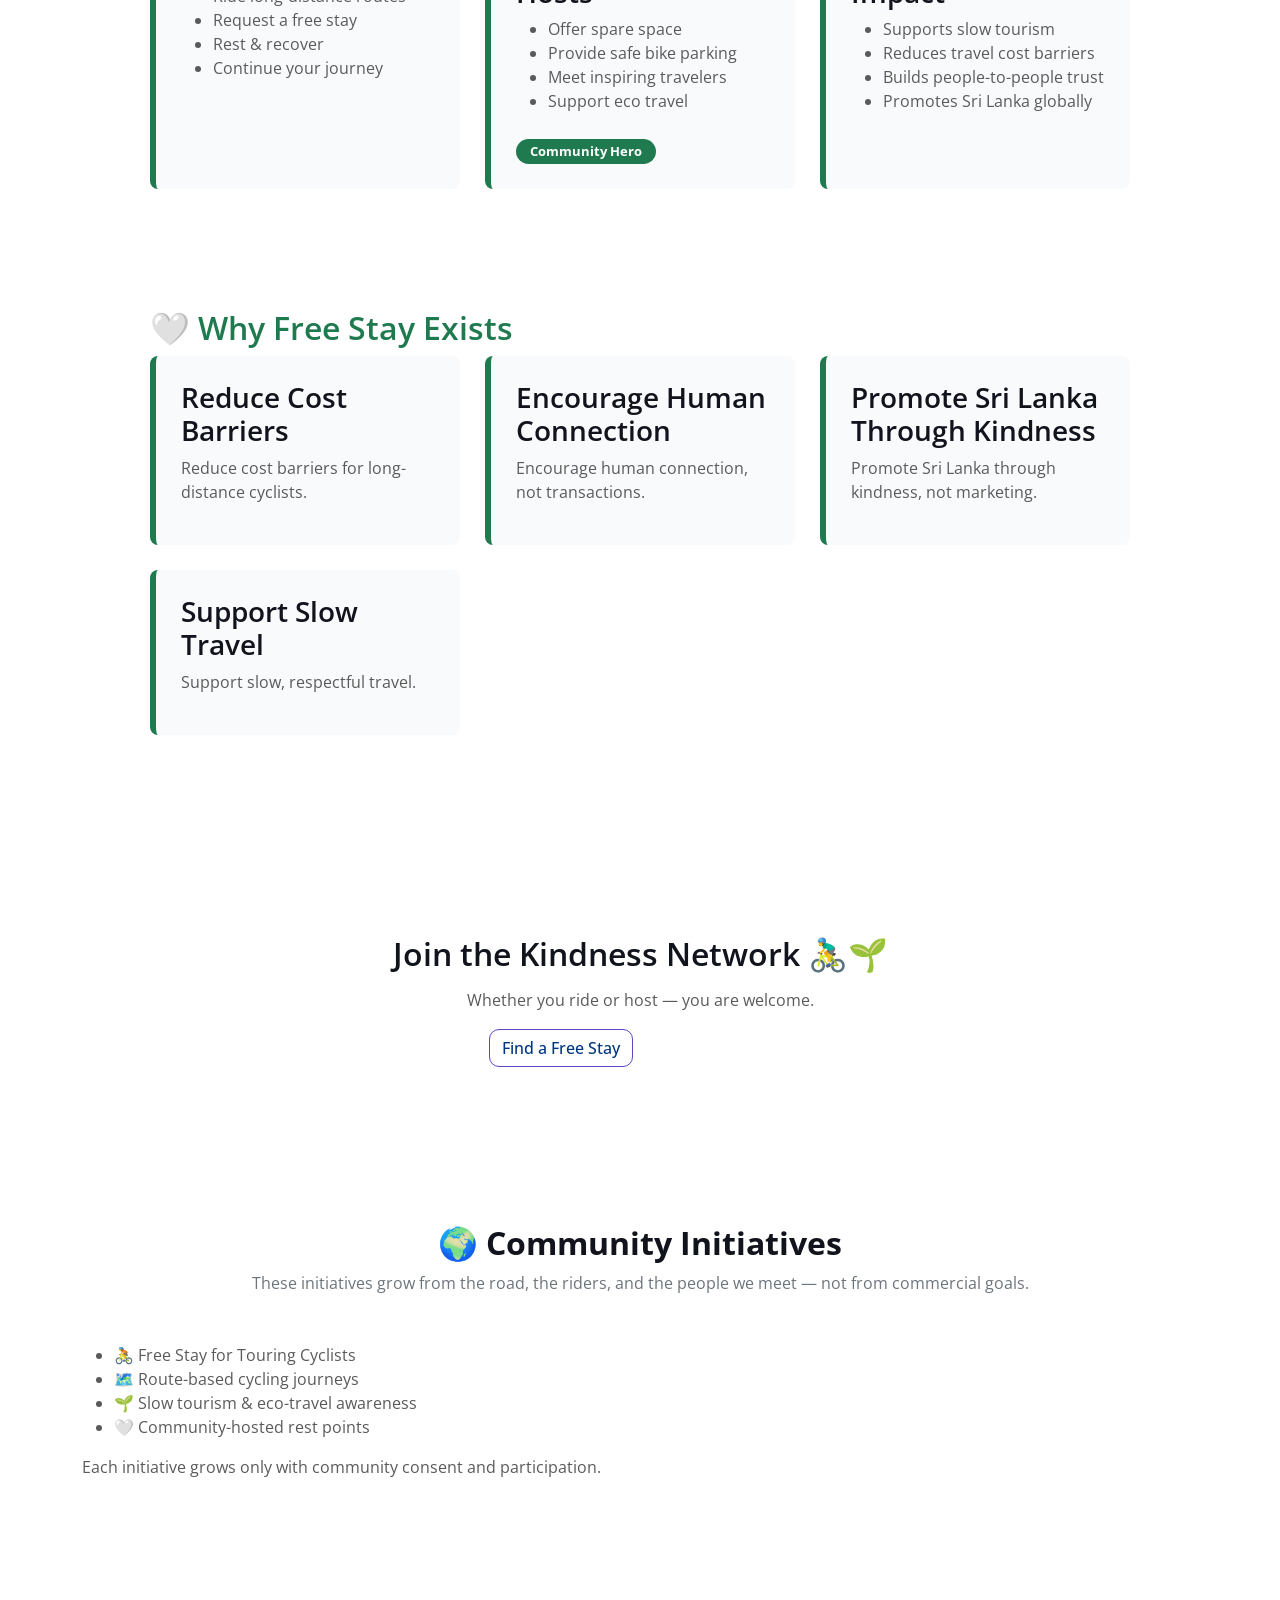
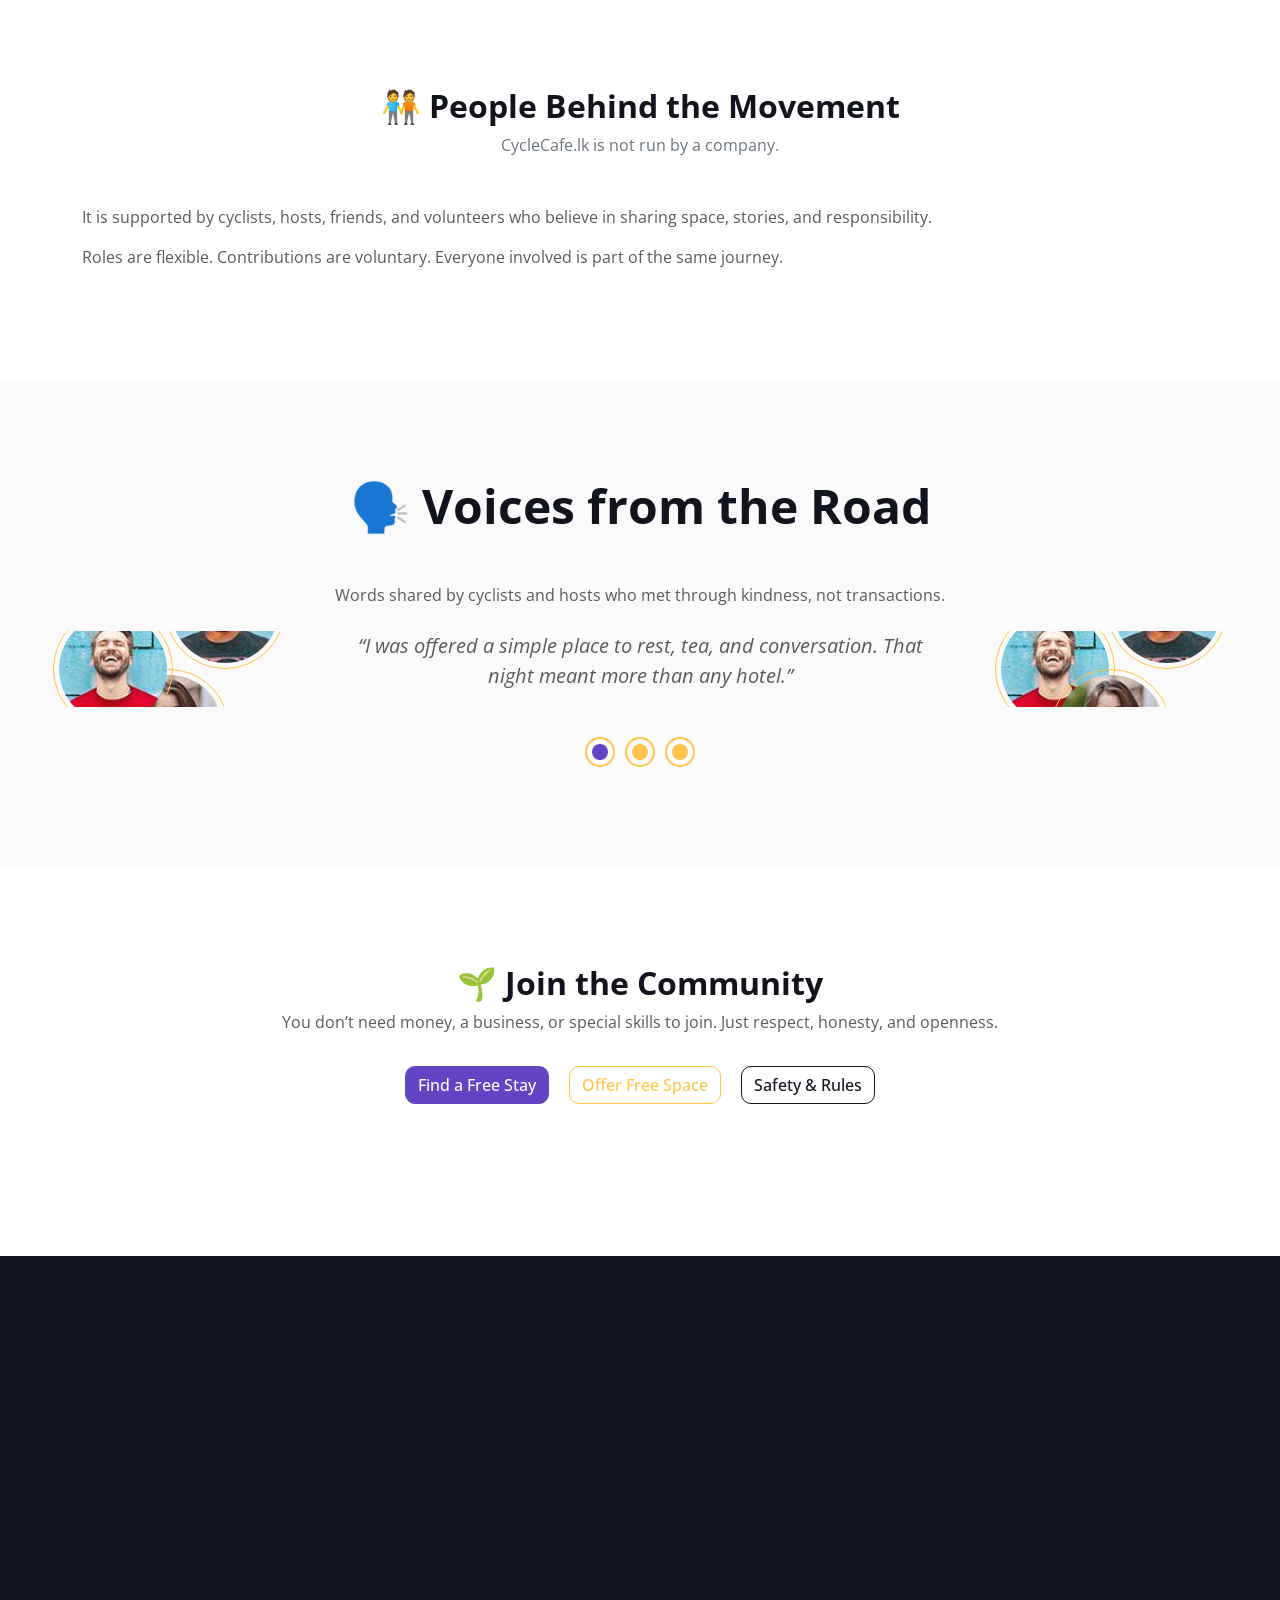
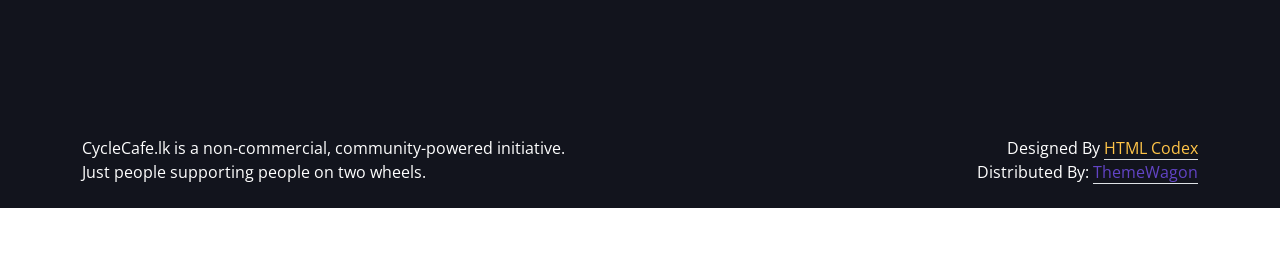
==== commit 8ee2a4d9: "updated" ====
--- a/index.html
+++ b/index.html
@@ -31,6 +31,35 @@
 
     <!-- Template Stylesheet -->
     <link href="css/style.css" rel="stylesheet">
+        <!-- Free Stay styles (new design, scoped) -->
+        <style>
+        /* Scoped to #free-stay-embed to avoid global overrides */
+        #free-stay-embed .hero {
+            background: linear-gradient(135deg, #1f7a4f, #003580);
+            color: #fff;
+            padding: 90px 20px;
+            text-align: center;
+            border-radius: 8px;
+        }
+        #free-stay-embed .hero h1 { font-size: 42px; margin-bottom: 15px; }
+        #free-stay-embed .hero p { font-size: 20px; max-width: 850px; margin: auto; }
+        #free-stay-embed .hero .btn { display: inline-block; margin: 25px 10px 0; padding: 14px 28px; border-radius: 30px; font-weight: bold; text-decoration: none; font-size: 16px; }
+        #free-stay-embed .btn-primary { background: #ffffff; color: #003580; }
+        #free-stay-embed .btn-secondary { border: 2px solid #ffffff; color: #ffffff; background: transparent; }
+        #free-stay-embed .container { max-width: 1100px; margin: auto; padding: 60px 20px; }
+        #free-stay-embed .section { background: #ffffff; padding: 40px; border-radius: 10px; margin-bottom: 40px; }
+        #free-stay-embed .section h2 { color: #1f7a4f; margin-top: 0; }
+        #free-stay-embed .grid { display: grid; grid-template-columns: repeat(auto-fit, minmax(260px, 1fr)); gap: 25px; }
+        #free-stay-embed .box { background: #f9fafb; padding: 25px; border-radius: 8px; border-left: 6px solid #1f7a4f; }
+        #free-stay-embed .box h3 { margin-top: 0; }
+        #free-stay-embed .badge { display: inline-block; background: #1f7a4f; color: #fff; padding: 6px 14px; border-radius: 20px; font-size: 13px; margin-top: 10px; }
+        #free-stay-embed .cta { text-align: center; padding: 60px 20px; background: #ffffff; }
+        #free-stay-embed .cta h2 { margin-bottom: 15px; }
+        /* Notice banner */
+        #free-stay-embed .notice-banner { background: linear-gradient(90deg, #f7fff2 0%, #ffffff 100%); border-left: 6px solid #1f7a4f; color: #073b2d; padding: 16px; border-radius: 8px; margin: 20px 0; box-shadow: 0 1px 4px rgba(0,0,0,0.04); text-align: center; }
+        #free-stay-embed .notice-banner strong { display: block; font-size: 18px; margin-bottom: 6px; }
+        #free-stay-embed .notice-banner p { margin: 0; font-size: 15px; line-height: 1.4; }
+        </style>
 </head>
 
 <body data-bs-spy="scroll" data-bs-target=".navbar" data-bs-offset="51">
@@ -55,16 +84,18 @@
             <div class="navbar-nav ms-auto py-0">
                 <a href="#home" class="nav-item nav-link active">Home</a>
                 <a href="#about" class="nav-item nav-link">About</a>
-                <a href="#skill" class="nav-item nav-link">Skills</a>
-                <a href="#service" class="nav-item nav-link">Services</a>
+                <a href="#skill" class="nav-item nav-link">What We Do</a>
+                <a href="#service" class="nav-item nav-link">Get Involved</a>
             </div>
             <a href="index.html" class="navbar-brand bg-secondary py-3 px-4 mx-3 d-none d-lg-block">
                 <h1 class="text-primary fw-bold m-0">cycle cafe</h1>
             </a>
             <div class="navbar-nav me-auto py-0">
-                <a href="#project" class="nav-item nav-link">Projects</a>
+                <a href="#project" class="nav-item nav-link">Community Initiatives</a>
                 <a href="#team" class="nav-item nav-link">Team</a>
                 <a href="#testimonial" class="nav-item nav-link">Testimonial</a>
+                <a href="#free-stay-embed" class="nav-item nav-link">Free Stay</a>
+                <a href="safety.html" class="nav-item nav-link">Safety</a>
                 <a href="#contact" class="nav-item nav-link">Contact</a>
             </div>
         </div>
@@ -123,45 +154,24 @@
 
 
     <!-- About Start -->
-    <div class="container-xxl py-6" id="about">
-        <div class="container">
-            <div class="row g-5">
-                <div class="col-lg-6 wow fadeInUp" data-wow-delay="0.1s">
-                    <div class="d-flex align-items-center mb-5">
-                        <div class="years flex-shrink-0 text-center me-4">
-                            <h1 class="display-1 mb-0">15</h1>
-                            <h5 class="mb-0">Years</h5>
-                        </div>
-                        <h3 class="lh-base mb-0">of working experience as a traveler & Bicycle Rider</h3>
-                    </div>
-                    <p class="mb-4">Using bicycles as a tool to foster understanding, unity, and local livelihoods.<br><br>→ Join the Journey | Collaborate With Cycle Café LK</p>
-                    <p class="mb-3"><i class="far fa-check-circle text-primary me-3"></i>Quality, Rider-First Experiences</p>
-                    <p class="mb-3"><i class="far fa-check-circle text-primary me-3"></i>Carefully Crafted Cycling Experiences</p>
-                    <p class="mb-3"><i class="far fa-check-circle text-primary me-3"></i>On Time Project Delivery</p>
-                    <a class="btn btn-primary py-3 px-5 mt-3" href="">Read More</a>
-                </div>
-                <div class="col-lg-6 wow fadeInUp" data-wow-delay="0.5s">
-                    <div class="row g-3 mb-4">
-                        <div class="col-sm-6">
-                            <img class="img-fluid rounded" src="img/about-1.jpg" alt="">
-                        </div>
-                        <div class="col-sm-6">
-                            <img class="img-fluid rounded" src="img/about-2.jpg" alt="">
-                        </div>
-                    </div>
-                    <div class="d-flex align-items-center mb-3">
-                        <h5 class="border-end pe-3 me-3 mb-0">Where Cycling Connects Communities</h5>
-                        <h2 class="text-primary fw-bold mb-0" data-toggle="counter-up">1234</h2>
-                    </div>
-                    <p class="mb-4">Cycle Café LK was born from a simple idea: cycling can connect people, places, and cultures while protecting the environment we share. What began as personal rides through towns and villages has grown into a community-driven platform that promotes slow tourism, coexistence, and sustainable mobility across Sri Lanka.</p>
-                    <div class="d-flex align-items-center mb-3">
-                        <h5 class="border-end pe-3 me-3 mb-0">Community-First</h5>
-                        <h2 class="text-primary fw-bold mb-0" data-toggle="counter-up">1234</h2>
-                    </div>
-                    <p class="mb-0">Building Coexistence Through Slow Cycling<br>Using bicycles as a tool to foster understanding, unity, and local livelihoods.<br><br>→ Join the Journey | Collaborate With Cycle Café LK</p>
-                </div>
-            </div>
-        </div>
+    <div class="container py-5 bg-light" id="about">
+      <div class="text-center mb-5">
+        <h2 class="fw-bold">📊 Community Impact (Not Profit)</h2>
+        <p class="text-muted">
+          We do not measure success in money or bookings.
+        </p>
+      </div>
+
+      <ul>
+        <li>Districts connected by bicycle</li>
+        <li>Volunteer hosts joining the network</li>
+        <li>Cyclists supported on long journeys</li>
+        <li>Stories shared across cultures</li>
+      </ul>
+
+      <p class="fw-bold text-center">
+        These numbers represent connections — not revenue.
+      </p>
     </div>
     <!-- About End -->
 
@@ -319,12 +329,21 @@
     <!-- Expertise End -->
 
 
-    <!-- Service Start -->
+    <!-- Get Involved Start -->
     <div class="container-fluid bg-light my-5 py-6" id="service">
         <div class="container">
             <div class="row g-5 mb-5 wow fadeInUp" data-wow-delay="0.1s">
                 <div class="col-lg-6">
-                    <h1 class="display-5 mb-0">Our Services</h1>
+                    <h1 class="display-5 mb-0">How the Community Supports Cyclists</h1>
+                    <p class="mb-3">Support comes not from businesses, but from people. Every contribution is voluntary and based on goodwill.</p>
+                    <p class="mb-2"><strong>Examples of support:</strong></p>
+                    <ul class="list-unstyled mb-3">
+                        <li>🏡 Free rest spaces offered by volunteer hosts</li>
+                        <li>💧 Water refills and simple meals from local cafés</li>
+                        <li>🚲 Safe bicycle parking and advice</li>
+                        <li>☕ Conversation, guidance, and local stories</li>
+                    </ul>
+                    <p class="mb-0"><strong>No payments. No obligations. Just kindness.</strong></p>
                 </div>
                 <div class="col-lg-6 text-lg-end">
                     <a class="btn btn-primary py-3 px-5" href="#contact">Partner With Us</a>
@@ -334,345 +353,311 @@
                 <div class="col-lg-6 wow fadeInUp" data-wow-delay="0.1s">
                     <div class="service-item d-flex flex-column flex-sm-row bg-white rounded h-100 p-4 p-lg-5">
                         <div class="bg-icon flex-shrink-0 mb-3">
-                            <i class="fa fa-crop-alt fa-2x text-dark"></i>
+                            <i class="fa fa-bicycle fa-2x text-dark"></i>
                         </div>
                         <div class="ms-sm-4">
-                            <h4 class="mb-3">🚴 Community Cycling Experiences</h4>
-                            <span>Guided and self-guided community-based cycling rides<br><br>Urban, rural, and cultural cycling routes designed for all levels<br><br>Slow-paced journeys focused on people, places, and stories</span>
+                            <h4 class="mb-3">🚴 Touring Cyclist</h4>
+                            <span>Ride, request a stay, respect hosts, and share feedback to help the network improve.</span>
                         </div>
                     </div>
                 </div>
                 <div class="col-lg-6 wow fadeInUp" data-wow-delay="0.3s">
                     <div class="service-item d-flex flex-column flex-sm-row bg-white rounded h-100 p-4 p-lg-5">
                         <div class="bg-icon flex-shrink-0 mb-3">
-                            <i class="fa fa-code-branch fa-2x text-dark"></i>
+                            <i class="fa fa-home fa-2x text-dark"></i>
                         </div>
                         <div class="ms-sm-4">
-                            <h4 class="mb-3">Slow Tourism & Eco Travel</h4>
-                            <span>Development of slow tourism cycling trails<br><br>Eco-friendly travel experiences that minimise environmental impact<br><br>Responsible tourism models supporting local livelihoods</span>
+                            <h4 class="mb-3">🏡 Volunteer Host</h4>
+                            <span>Offer spare space when you can — there’s no obligation, just goodwill and safety.</span>
                         </div>
                     </div>
                 </div>
                 <div class="col-lg-6 wow fadeInUp" data-wow-delay="0.1s">
                     <div class="service-item d-flex flex-column flex-sm-row bg-white rounded h-100 p-4 p-lg-5">
                         <div class="bg-icon flex-shrink-0 mb-3">
-                            <i class="fa fa-code fa-2x text-dark"></i>
+                            <i class="fa fa-coffee fa-2x text-dark"></i>
                         </div>
                         <div class="ms-sm-4">
-                            <h4 class="mb-3">Route Design & Pilot Trail Development</h4>
-                            <span>Planning and testing cycling routes and pilot trails<br><br>Distance, elevation, safety, and accessibility assessments<br><br>Scalable route models for long-term tourism initiatives</span>
+                            <h4 class="mb-3">☕ Local Café / Shop</h4>
+                            <span>Provide water refills, rest stops, or a friendly conversation to welcome riders passing through.</span>
                         </div>
                     </div>
                 </div>
                 <div class="col-lg-6 wow fadeInUp" data-wow-delay="0.3s">
                     <div class="service-item d-flex flex-column flex-sm-row bg-white rounded h-100 p-4 p-lg-5">
                         <div class="bg-icon flex-shrink-0 mb-3">
-                            <i class="fa fa-laptop-code fa-2x text-dark"></i>
+                            <i class="fa fa-handshake fa-2x text-dark"></i>
                         </div>
                         <div class="ms-sm-4">
-                            <h4 class="mb-3">Community & SME Engagement</h4>
-                            <span>Connecting cyclists with local cafés, artisans, homestays, and SMEs<br><br>Creating market access through cycling tourism<br><br>Promoting community-owned tourism experiences</span>
-                        </div>
-                    </div>
-                </div>
-            </div>
-        </div>
-    </div>
-    <!-- Service End -->
+                            <h4 class="mb-3">🤝 Community Partner</h4>
+                            <span>Schools, NGOs, local councils — support safe routes, host training, or community welcome programs.</span>
+                        </div>
+                    </div>
+                </div>
+            </div>
+        </div>
+    </div>
+    <!-- Get Involved End -->
+
+        <!-- Free Stay Section (new design inlined) -->
+        <div id="free-stay-embed">
+
+            <!-- HERO -->
+            <section class="hero">
+                <h1>🚴 Free Stay for Cyclists</h1>
+                <p>A community-powered network of kind hosts across Sri Lanka offering <strong>free resting space</strong> to long-distance touring cyclists.</p>
+
+                <a href="https://forms.gle/QiLywtnAtuNEddt2A" target="_blank" class="btn btn-primary">Find a Free Stay</a>
+                <a href="https://forms.gle/he6Gwz52zuu2A3ey5" target="_blank" class="btn btn-secondary">Become a Volunteer Host</a>
+            </section>
+
+            <div class="alert alert-warning text-dark mt-4 mb-0" role="alert" style="border-left:5px solid #ff8c00; background:#fff7e6;">
+                <strong>⚠️ Please note:</strong>
+                <div class="mt-1">This program is not suitable for party travel, luxury tourism, or last-minute accommodation requests. It exists for respectful, slow, long-distance cyclists.</div>
+            </div>
+
+            <div class="notice-banner">
+                <strong>🌱 Non-Commercial Community Initiative</strong>
+                <p>CycleCafe.lk is not a hotel platform, booking service, or business marketplace. All activities are voluntary, community-driven, and free of charge.</p>
+            </div>
+
+            <div class="container">
+
+                <!-- WHAT IS THIS -->
+                <div class="section">
+                    <h2>🌱 What Is Free Stay?</h2>
+                    <p>Free Stay is a <strong>non-commercial, community kindness initiative</strong> by CycleCafe.lk.</p>
+                    <p>We connect touring cyclists with volunteer hosts who offer one free night of rest, safety, and human connection — supporting slow travel, cultural exchange, and sustainable tourism.</p>
+                </div>
+
+                <!-- HOW IT WORKS -->
+                <div class="section">
+                    <h2>🔄 How It Works</h2>
+                    <div class="grid">
+                        <div class="box">
+                            <h3>🚴 For Cyclists</h3>
+                            <ul>
+                                <li>Ride long-distance routes</li>
+                                <li>Request a free stay</li>
+                                <li>Rest & recover</li>
+                                <li>Continue your journey</li>
+                            </ul>
+                        </div>
+
+                        <div class="box">
+                            <h3>🏡 For Volunteer Hosts</h3>
+                            <ul>
+                                <li>Offer spare space</li>
+                                <li>Provide safe bike parking</li>
+                                <li>Meet inspiring travelers</li>
+                                <li>Support eco travel</li>
+                            </ul>
+                            <span class="badge">Community Hero</span>
+                        </div>
+
+                        <div class="box">
+                            <h3>🌍 Community Impact</h3>
+                            <ul>
+                                <li>Supports slow tourism</li>
+                                <li>Reduces travel cost barriers</li>
+                                <li>Builds people-to-people trust</li>
+                                <li>Promotes Sri Lanka globally</li>
+                            </ul>
+                        </div>
+                    </div>
+                </div>
+
+                <!-- TRUST removed: full rules live on safety.html -->
+
+                <!-- WHY IT EXISTS -->
+                <div class="section">
+                    <h2>🤍 Why Free Stay Exists</h2>
+                    <div class="grid">
+                        <div class="box">
+                            <h3>Reduce Cost Barriers</h3>
+                            <p>Reduce cost barriers for long-distance cyclists.</p>
+                        </div>
+
+                        <div class="box">
+                            <h3>Encourage Human Connection</h3>
+                            <p>Encourage human connection, not transactions.</p>
+                        </div>
+
+                        <div class="box">
+                            <h3>Promote Sri Lanka Through Kindness</h3>
+                            <p>Promote Sri Lanka through kindness, not marketing.</p>
+                        </div>
+
+                        <div class="box">
+                            <h3>Support Slow Travel</h3>
+                            <p>Support slow, respectful travel.</p>
+                        </div>
+                    </div>
+                </div>
+
+            </div>
+
+            <!-- FINAL CTA -->
+            <div class="cta">
+                <h2>Join the Kindness Network 🚴‍♂️🌱</h2>
+                <p>Whether you ride or host — you are welcome.</p>
+                <a href="https://forms.gle/QiLywtnAtuNEddt2A" target="_blank" class="btn btn-primary">Find a Free Stay</a>
+                <a href="https://forms.gle/he6Gwz52zuu2A3ey5" target="_blank" class="btn btn-secondary">Offer Free Space</a>
+            </div>
+
+        </div>
+        <!-- Free Stay Section End -->
 
 
     <!-- Projects Start -->
     <div class="container-xxl py-6 pt-5" id="project">
-        <div class="container">
-            <div class="row g-5 mb-5 align-items-center wow fadeInUp" data-wow-delay="0.1s">
-                <div class="col-lg-6">
-                    <h1 class="display-5 mb-0">Key Initiatives & Journeys</h1>
-                </div>
-                <div class="col-lg-6 text-lg-end">
-                    <ul class="list-inline mx-n3 mb-0" id="portfolio-flters">
-                        <li class="mx-3 active" data-filter="*">All Initiatives</li>
-                        <li class="mx-3" data-filter=".first">Cycling Journeys</li>
-                        <li class="mx-3" data-filter=".second">Community Projects</li>
-                    </ul>
-                </div>
-            </div>
-            <div class="row g-4 portfolio-container wow fadeInUp" data-wow-delay="0.1s">
-                <div class="col-lg-4 col-md-6 portfolio-item first">
-                    <div class="portfolio-img rounded overflow-hidden">
-                        <img class="img-fluid" src="img/project-1.jpg" alt="">
-                        <div class="portfolio-btn">
-                            <a class="btn btn-lg-square btn-outline-secondary border-2 mx-1" href="img/project-1.jpg" data-lightbox="portfolio"><i class="fa fa-eye"></i></a>
-                            <a class="btn btn-lg-square btn-outline-secondary border-2 mx-1" href=""><i class="fa fa-link"></i></a>
-                        </div>
-                    </div>
-                </div>
-                <div class="col-lg-4 col-md-6 portfolio-item second">
-                    <div class="portfolio-img rounded overflow-hidden">
-                        <img class="img-fluid" src="img/project-2.jpg" alt="">
-                        <div class="portfolio-btn">
-                            <a class="btn btn-lg-square btn-outline-secondary border-2 mx-1" href="img/project-2.jpg" data-lightbox="portfolio"><i class="fa fa-eye"></i></a>
-                            <a class="btn btn-lg-square btn-outline-secondary border-2 mx-1" href=""><i class="fa fa-link"></i></a>
-                        </div>
-                    </div>
-                </div>
-                <div class="col-lg-4 col-md-6 portfolio-item first">
-                    <div class="portfolio-img rounded overflow-hidden">
-                        <img class="img-fluid" src="img/project-3.jpg" alt="">
-                        <div class="portfolio-btn">
-                            <a class="btn btn-lg-square btn-outline-secondary border-2 mx-1" href="img/project-3.jpg" data-lightbox="portfolio"><i class="fa fa-eye"></i></a>
-                            <a class="btn btn-lg-square btn-outline-secondary border-2 mx-1" href=""><i class="fa fa-link"></i></a>
-                        </div>
-                    </div>
-                </div>
-                <div class="col-lg-4 col-md-6 portfolio-item second">
-                    <div class="portfolio-img rounded overflow-hidden">
-                        <img class="img-fluid" src="img/project-4.jpg" alt="">
-                        <div class="portfolio-btn">
-                            <a class="btn btn-lg-square btn-outline-secondary border-2 mx-1" href="img/project-4.jpg" data-lightbox="portfolio"><i class="fa fa-eye"></i></a>
-                            <a class="btn btn-lg-square btn-outline-secondary border-2 mx-1" href=""><i class="fa fa-link"></i></a>
-                        </div>
-                    </div>
-                </div>
-                <div class="col-lg-4 col-md-6 portfolio-item first">
-                    <div class="portfolio-img rounded overflow-hidden">
-                        <img class="img-fluid" src="img/project-5.jpg" alt="">
-                        <div class="portfolio-btn">
-                            <a class="btn btn-lg-square btn-outline-secondary border-2 mx-1" href="img/project-5.jpg" data-lightbox="portfolio"><i class="fa fa-eye"></i></a>
-                            <a class="btn btn-lg-square btn-outline-secondary border-2 mx-1" href=""><i class="fa fa-link"></i></a>
-                        </div>
-                    </div>
-                </div>
-                <div class="col-lg-4 col-md-6 portfolio-item second">
-                    <div class="portfolio-img rounded overflow-hidden">
-                        <img class="img-fluid" src="img/project-6.jpg" alt="">
-                        <div class="portfolio-btn">
-                            <a class="btn btn-lg-square btn-outline-secondary border-2 mx-1" href="img/project-6.jpg" data-lightbox="portfolio"><i class="fa fa-eye"></i></a>
-                            <a class="btn btn-lg-square btn-outline-secondary border-2 mx-1" href=""><i class="fa fa-link"></i></a>
-                        </div>
-                    </div>
-                </div>
-            </div>
+        <div class="container py-5">
+          <div class="text-center mb-5">
+            <h2 class="fw-bold">🌍 Community Initiatives</h2>
+            <p class="text-muted">
+              These initiatives grow from the road, the riders, and the people we meet —
+              not from commercial goals.
+            </p>
+          </div>
+
+          <ul>
+            <li>🚴 Free Stay for Touring Cyclists</li>
+            <li>🗺️ Route-based cycling journeys</li>
+            <li>🌱 Slow tourism &amp; eco-travel awareness</li>
+            <li>🤍 Community-hosted rest points</li>
+          </ul>
+
+          <p>
+            Each initiative grows only with community consent and participation.
+          </p>
         </div>
     </div>
     <!-- Projects End -->
 
 
     <!-- Team Start -->
-    <div class="container-xxl py-6 pb-5" id="team">
-        <div class="container">
-            <div class="row g-5 mb-5 wow fadeInUp" data-wow-delay="0.1s">
-                <div class="col-lg-6">
-                    <h1 class="display-5 mb-0">Team Members</h1>
-                </div>
-                <div class="col-lg-6 text-lg-end">
-                    <a class="btn btn-primary py-3 px-5" href="">Contact Us</a>
-                </div>
-            </div>
-            <div class="row g-4">
-                <div class="col-lg-4 col-md-6 wow fadeInUp" data-wow-delay="0.1s">
-                    <div class="team-item position-relative">
-                        <img class="img-fluid rounded" src="img/team-1.jpg" alt="">
-                        <div class="team-text bg-white rounded-end p-4">
-                            <div>
-                                    <h5>Klashmi Kahandawala</h5>
-                                <span>Founder & Community Cycling Lead</span>
-                            </div>
-                            <i class="fa fa-arrow-right fa-2x text-primary"></i>
-                        </div>
-                    </div>
-                </div>
-                <div class="col-lg-4 col-md-6 wow fadeInUp" data-wow-delay="0.3s">
-                    <div class="team-item position-relative">
-                        <img class="img-fluid rounded" src="img/team-2.jpg" alt="">
-                        <div class="team-text bg-white rounded-end p-4">
-                            <div>
-                                <h5>CJ kahandawala</h5>
-                            </div>
-                            <i class="fa fa-arrow-right fa-2x text-primary"></i>
-                        </div>
-                    </div>
-                </div>
-                <div class="col-lg-4 col-md-6 wow fadeInUp" data-wow-delay="0.5s">
-                    <div class="team-item position-relative">
-                        <img class="img-fluid rounded" src="img/team-3.jpg" alt="">
-                        <div class="team-text bg-white rounded-end p-4">
-                            <div>
-                                <h5>Kiruthigan</h5>
-                                <span>Creative Direction & Visual Storytelling</span>
-                            </div>
-                            <i class="fa fa-arrow-right fa-2x text-primary"></i>
-                        </div>
-                    </div>
-                </div>
-                <div class="col-lg-4 col-md-6 wow fadeInUp" data-wow-delay="0.7s">
-                    <div class="team-item position-relative">
-                        <img class="img-fluid rounded" src="img/team-4.jpg" alt="">
-                        <div class="team-text bg-white rounded-end p-4">
-                            <div>
-                                <h5>RMC Rathanayake</h5>
-                            </div>
-                            <i class="fa fa-arrow-right fa-2x text-primary"></i>
-                        </div>
-                    </div>
-                </div>
-                <div class="col-lg-4 col-md-6 wow fadeInUp" data-wow-delay="0.9s">
-                    <div class="team-item position-relative">
-                        <img class="img-fluid rounded" src="img/team-5.jpg" alt="">
-                        <div class="team-text bg-white rounded-end p-4">
-                            <div>
-                                <h5>Drone Eranda</h5>
-                            </div>
-                            <i class="fa fa-arrow-right fa-2x text-primary"></i>
-                        </div>
-                    </div>
-                </div>
-            </div>
-        </div>
+    <div class="container py-5" id="team">
+      <div class="text-center mb-5">
+        <h2 class="fw-bold">🧑‍🤝‍🧑 People Behind the Movement</h2>
+        <p class="text-muted">
+          CycleCafe.lk is not run by a company.
+        </p>
+      </div>
+
+      <p>
+        It is supported by cyclists, hosts, friends, and volunteers
+        who believe in sharing space, stories, and responsibility.
+      </p>
+
+      <p>
+        Roles are flexible. Contributions are voluntary.
+        Everyone involved is part of the same journey.
+      </p>
     </div>
     <!-- Team End -->
 
 
-    <!-- Testimonial Start -->
-    <div class="container-fluid bg-light py-5 my-5" id="testimonial">
-        <div class="container-fluid py-5">
-            <h1 class="display-5 text-center mb-5 wow fadeInUp" data-wow-delay="0.1s">Testimonial</h1>
-            <div class="row justify-content-center">
-                <div class="col-lg-3 d-none d-lg-block">
-                    <div class="testimonial-left h-100">
-                        <img class="img-fluid wow fadeIn" data-wow-delay="0.1s" src="img/testimonial-1.jpg" alt="">
-                        <img class="img-fluid wow fadeIn" data-wow-delay="0.3s" src="img/testimonial-2.jpg" alt="">
-                        <img class="img-fluid wow fadeIn" data-wow-delay="0.5s" src="img/testimonial-3.jpg" alt="">
-                    </div>
-                </div>
-                <div class="col-lg-6 wow fadeInUp" data-wow-delay="0.5s">
-                    <div class="owl-carousel testimonial-carousel">
-                        <div class="testimonial-item text-center">
-                            <div class="position-relative mb-5">
-                                <img class="img-fluid rounded-circle border border-secondary p-2 mx-auto" src="img/testimonial-1.jpg" alt="">
-                                <div class="testimonial-icon">
-                                    <i class="fa fa-quote-left text-primary"></i>
-                                </div>
-                            </div>
-                            <p class="fs-5 fst-italic">Cycle Café LK is more than a cycling initiative. It connects people, supports local livelihoods, and shows how slow travel can build understanding and unity. Every ride creates real community impact.”</p>
-                            <hr class="w-25 mx-auto">
-                            <h5>Client Name</h5>
-                            <span>Profession</span>
-                        </div>
-                        <div class="testimonial-item text-center">
-                            <div class="position-relative mb-5">
-                                <img class="img-fluid rounded-circle border border-secondary p-2 mx-auto" src="img/testimonial-2.jpg" alt="">
-                                <div class="testimonial-icon">
-                                    <i class="fa fa-quote-left text-primary"></i>
-                                </div>
-                            </div>
-                            <p class="fs-5 fst-italic">“As a teacher and cyclist, he turns every journey into a lesson. Students and young riders learn sustainability, discipline, and coexistence through real experience.”</p>
-                            <hr class="w-25 mx-auto">
-                            <h5>Client Name</h5>
-                            <span>Profession</span>
-                        </div>
-                        <div class="testimonial-item text-center">
-                            <div class="position-relative mb-5">
-                                <img class="img-fluid rounded-circle border border-secondary p-2 mx-auto" src="img/testimonial-3.jpg" alt="">
-                                <div class="testimonial-icon">
-                                    <i class="fa fa-quote-left text-primary"></i>
-                                </div>
-                            </div>
-                            <p class="fs-5 fst-italic">“Cycle Café LK brought cyclists to our village and helped our small business grow—respectfully and sustainably.”</p>
-                            <hr class="w-25 mx-auto">
-                            <h5>Client Name</h5>
-                            <span>Profession</span>
-                        </div>
-                    </div>
-                </div>
-                <div class="col-lg-3 d-none d-lg-block">
-                    <div class="testimonial-right h-100">
-                        <img class="img-fluid wow fadeIn" data-wow-delay="0.1s" src="img/testimonial-1.jpg" alt="">
-                        <img class="img-fluid wow fadeIn" data-wow-delay="0.3s" src="img/testimonial-2.jpg" alt="">
-                        <img class="img-fluid wow fadeIn" data-wow-delay="0.5s" src="img/testimonial-3.jpg" alt="">
-                    </div>
-                </div>
-            </div>
-        </div>
-    </div>
-    <!-- Testimonial End -->
-
-
-    <!-- Contact Start -->
-    <div class="container-xxl pb-5" id="contact">
-        <div class="container py-5">
-            <div class="row g-5 mb-5 wow fadeInUp" data-wow-delay="0.1s">
-                <div class="col-lg-6">
-                    <h1 class="display-5 mb-0">Partnerships & Collaboration</h1>
-                </div>
-                <div class="col-lg-6 text-lg-end">
-                    <a class="btn btn-primary py-3 px-5" href="#contact">Start a Conversation</a>
-                </div>
-            </div>
-            <div class="row g-5">
-                <div class="col-lg-5 col-md-6 wow fadeInUp" data-wow-delay="0.1s">
-                    <p class="mb-2">Organisation:</p>
-                    <h3 class="fw-bold">Cycle Café LK</h3>
-                    <hr class="w-100">
-                    <p class="mb-2">Founder & Contact Person:</p>
-                    <h3 class="fw-bold">CJ Kahandawala</h3>
-                    <hr class="w-100">
-                    <p class="mb-2">Base Location:</p>
-                    <h3 class="fw-bold">Sri Jayawardenepura Kotte, Sri Lanka</h3>
-                    <hr class="w-100">
-                    <p class="mb-2">Contact Number:</p>
-                    <h3 class="fw-bold">+94 71 083 0031</h3>
-                    <hr class="w-100">
-                    <p class="mb-2">Connect with Cycle Café LK:</p>
-                    <div class="d-flex pt-2">
-                        <a class="btn btn-square btn-primary me-2" href="https://x.com/cyclecafelk" target="_blank"><i class="fab fa-twitter"></i></a>
-                        <a class="btn btn-square btn-primary me-2" href="https://www.facebook.com/profile.php?id=61585853621008" target="_blank"><i class="fab fa-facebook-f"></i></a>
-                        <a class="btn btn-square btn-primary me-2" href="https://www.youtube.com/@cyclecafelk" target="_blank"><i class="fab fa-youtube"></i></a>
-                        <a class="btn btn-square btn-primary me-2" href="https://www.tiktok.com/@cyclecafe.lk?_r=1&_t=ZS-92nVnheuIJF" target="_blank"><i class="fab fa-tiktok"></i></a>
-                        <a class="btn btn-square btn-primary me-2" href=""><i class="fab fa-linkedin-in"></i></a>
-                    </div>
-                </div>
-                <div class="col-lg-7 col-md-6 wow fadeInUp" data-wow-delay="0.5s">
-                    <p class="mb-4">
-Cycle Café LK welcomes collaboration with government institutions, local authorities,
-educational bodies, NGOs, community organisations, and responsible private-sector partners.
-<br><br>
-We are open to partnerships related to sustainable mobility, slow tourism, national integration,
-youth engagement, environmental education, and community-based tourism initiatives.
-                    </p>
-                    <form>
-                        <div class="row g-3">
-                            <div class="col-md-6">
-                                <div class="form-floating">
-                                    <input type="text" class="form-control" id="name" placeholder="Your Name">
-                                    <label for="name">Your Name</label>
-                                </div>
-                            </div>
-                            <div class="col-md-6">
-                                <div class="form-floating">
-                                    <input type="email" class="form-control" id="email" placeholder="Your Email">
-                                    <label for="email">Your Email</label>
-                                </div>
-                            </div>
-                            <div class="col-12">
-                                <div class="form-floating">
-                                    <input type="text" class="form-control" id="subject" placeholder="Subject">
-                                    <label for="subject">Subject</label>
-                                </div>
-                            </div>
-                            <div class="col-12">
-                                <div class="form-floating">
-                                    <textarea class="form-control" placeholder="Leave a message here" id="message" style="height: 100px"></textarea>
-                                    <label for="message">Message</label>
-                                </div>
-                            </div>
-                            <div class="col-12">
-                                <button class="btn btn-primary py-3 px-5" type="submit">Send Message</button>
-                            </div>
-                        </div>
-                    </form>
-                </div>
-            </div>
-        </div>
+        <!-- Testimonial Start -->
+        <div class="container-fluid bg-light py-5 my-5" id="testimonial">
+            <div class="container-fluid py-5">
+                <h1 class="display-5 text-center mb-5 wow fadeInUp" data-wow-delay="0.1s">🗣️ Voices from the Road</h1>
+                <p class="text-center mb-4">Words shared by cyclists and hosts who met through kindness, not transactions.</p>
+
+                <div class="testimonial-carousel owl-carousel owl-theme">
+
+                    <div class="item">
+                        <div class="row justify-content-center align-items-center">
+                            <div class="col-lg-3 d-none d-lg-block">
+                                <div class="testimonial-left h-100">
+                                    <img class="img-fluid wow fadeIn" data-wow-delay="0.1s" src="img/testimonial-1.jpg" alt="">
+                                    <img class="img-fluid wow fadeIn" data-wow-delay="0.3s" src="img/testimonial-2.jpg" alt="">
+                                    <img class="img-fluid wow fadeIn" data-wow-delay="0.5s" src="img/testimonial-3.jpg" alt="">
+                                </div>
+                            </div>
+                            <div class="col-lg-6 wow fadeInUp" data-wow-delay="0.5s">
+                                <blockquote class="fs-5 fst-italic text-center">“I was offered a simple place to rest, tea, and conversation. That night meant more than any hotel.”</blockquote>
+                            </div>
+                            <div class="col-lg-3 d-none d-lg-block">
+                                <div class="testimonial-right h-100">
+                                    <img class="img-fluid wow fadeIn" data-wow-delay="0.1s" src="img/testimonial-3.jpg" alt="">
+                                    <img class="img-fluid wow fadeIn" data-wow-delay="0.3s" src="img/testimonial-2.jpg" alt="">
+                                    <img class="img-fluid wow fadeIn" data-wow-delay="0.5s" src="img/testimonial-1.jpg" alt="">
+                                </div>
+                            </div>
+                        </div>
+                    </div>
+
+                    <div class="item">
+                        <div class="row justify-content-center align-items-center">
+                            <div class="col-lg-3 d-none d-lg-block">
+                                <div class="testimonial-left h-100">
+                                    <img class="img-fluid wow fadeIn" data-wow-delay="0.1s" src="img/testimonial-2.jpg" alt="">
+                                    <img class="img-fluid wow fadeIn" data-wow-delay="0.3s" src="img/testimonial-3.jpg" alt="">
+                                    <img class="img-fluid wow fadeIn" data-wow-delay="0.5s" src="img/testimonial-1.jpg" alt="">
+                                </div>
+                            </div>
+                            <div class="col-lg-6 wow fadeInUp" data-wow-delay="0.5s">
+                                <blockquote class="fs-5 fst-italic text-center">“Hosts welcomed me like family. The kindness kept me going.”</blockquote>
+                            </div>
+                            <div class="col-lg-3 d-none d-lg-block">
+                                <div class="testimonial-right h-100">
+                                    <img class="img-fluid wow fadeIn" data-wow-delay="0.1s" src="img/testimonial-2.jpg" alt="">
+                                    <img class="img-fluid wow fadeIn" data-wow-delay="0.3s" src="img/testimonial-1.jpg" alt="">
+                                    <img class="img-fluid wow fadeIn" data-wow-delay="0.5s" src="img/testimonial-3.jpg" alt="">
+                                </div>
+                            </div>
+                        </div>
+                    </div>
+
+                    <div class="item">
+                        <div class="row justify-content-center align-items-center">
+                            <div class="col-lg-3 d-none d-lg-block">
+                                <div class="testimonial-left h-100">
+                                    <img class="img-fluid wow fadeIn" data-wow-delay="0.1s" src="img/testimonial-3.jpg" alt="">
+                                    <img class="img-fluid wow fadeIn" data-wow-delay="0.3s" src="img/testimonial-1.jpg" alt="">
+                                    <img class="img-fluid wow fadeIn" data-wow-delay="0.5s" src="img/testimonial-2.jpg" alt="">
+                                </div>
+                            </div>
+                            <div class="col-lg-6 wow fadeInUp" data-wow-delay="0.5s">
+                                <blockquote class="fs-5 fst-italic text-center">“A small bed and warm conversation—more meaningful than any paid stay.”</blockquote>
+                            </div>
+                            <div class="col-lg-3 d-none d-lg-block">
+                                <div class="testimonial-right h-100">
+                                    <img class="img-fluid wow fadeIn" data-wow-delay="0.1s" src="img/testimonial-1.jpg" alt="">
+                                    <img class="img-fluid wow fadeIn" data-wow-delay="0.3s" src="img/testimonial-3.jpg" alt="">
+                                    <img class="img-fluid wow fadeIn" data-wow-delay="0.5s" src="img/testimonial-2.jpg" alt="">
+                                </div>
+                            </div>
+                        </div>
+                    </div>
+
+                </div>
+            </div>
+        </div>
+        <!-- Testimonial End -->
+
+
+    <!-- Let's Work Together — Join the Community -->
+    <div class="container py-5" id="contact">
+      <div class="text-center mb-4">
+        <h2 class="fw-bold">🌱 Join the Community</h2>
+        <p>
+          You don’t need money, a business, or special skills to join.
+          Just respect, honesty, and openness.
+        </p>
+      </div>
+
+      <div class="text-center">
+        <a href="#free-stay-embed" class="btn btn-primary m-2">
+          Find a Free Stay
+        </a>
+        <a href="https://forms.gle/he6Gwz52zuu2A3ey5" class="btn btn-outline-secondary m-2" target="_blank" rel="noopener">
+          Offer Free Space
+        </a>
+        <a href="safety.html" class="btn btn-outline-dark m-2">
+          Safety & Rules
+        </a>
+      </div>
     </div>
     <!-- Contact End -->
 
@@ -696,7 +681,7 @@
             <div class="container">
                 <div class="row">
                     <div class="col-md-6 text-center text-md-start mb-3 mb-md-0">
-                        &copy; <a class="border-bottom text-secondary" href="#">cyclecafe.lk</a>, All Right Reserved.
+                        <p class="mb-0">CycleCafe.lk is a non-commercial, community-powered initiative.<br>Just people supporting people on two wheels.</p>
                     </div>
                     <div class="col-md-6 text-center text-md-end">
                         <!--/*** This template is free as long as you keep the footer author’s credit link/attribution link/backlink. If you'd like to use the template without the footer author’s credit link/attribution link/backlink, you can purchase the Credit Removal License from "https://htmlcodex.com/credit-removal". Thank you for your support. ***/-->
@@ -728,13 +713,6 @@
 
     <!-- Template Javascript -->
     <script src="js/main.js"></script>
+
 </body>
-     <!-- WhatsApp Floating Button -->
-     <a href="https://wa.me/94710830031?text=Hello%20Cycle%20Caf%C3%A9%20LK%2C%20I%20would%20like%20to%20connect%20regarding%20a%20collaboration."
-         class="whatsapp-float"
-         target="_blank"
-         aria-label="Chat with Cycle Café LK on WhatsApp">
-         <i class="fab fa-whatsapp"></i>
-     </a>
-
 </html>
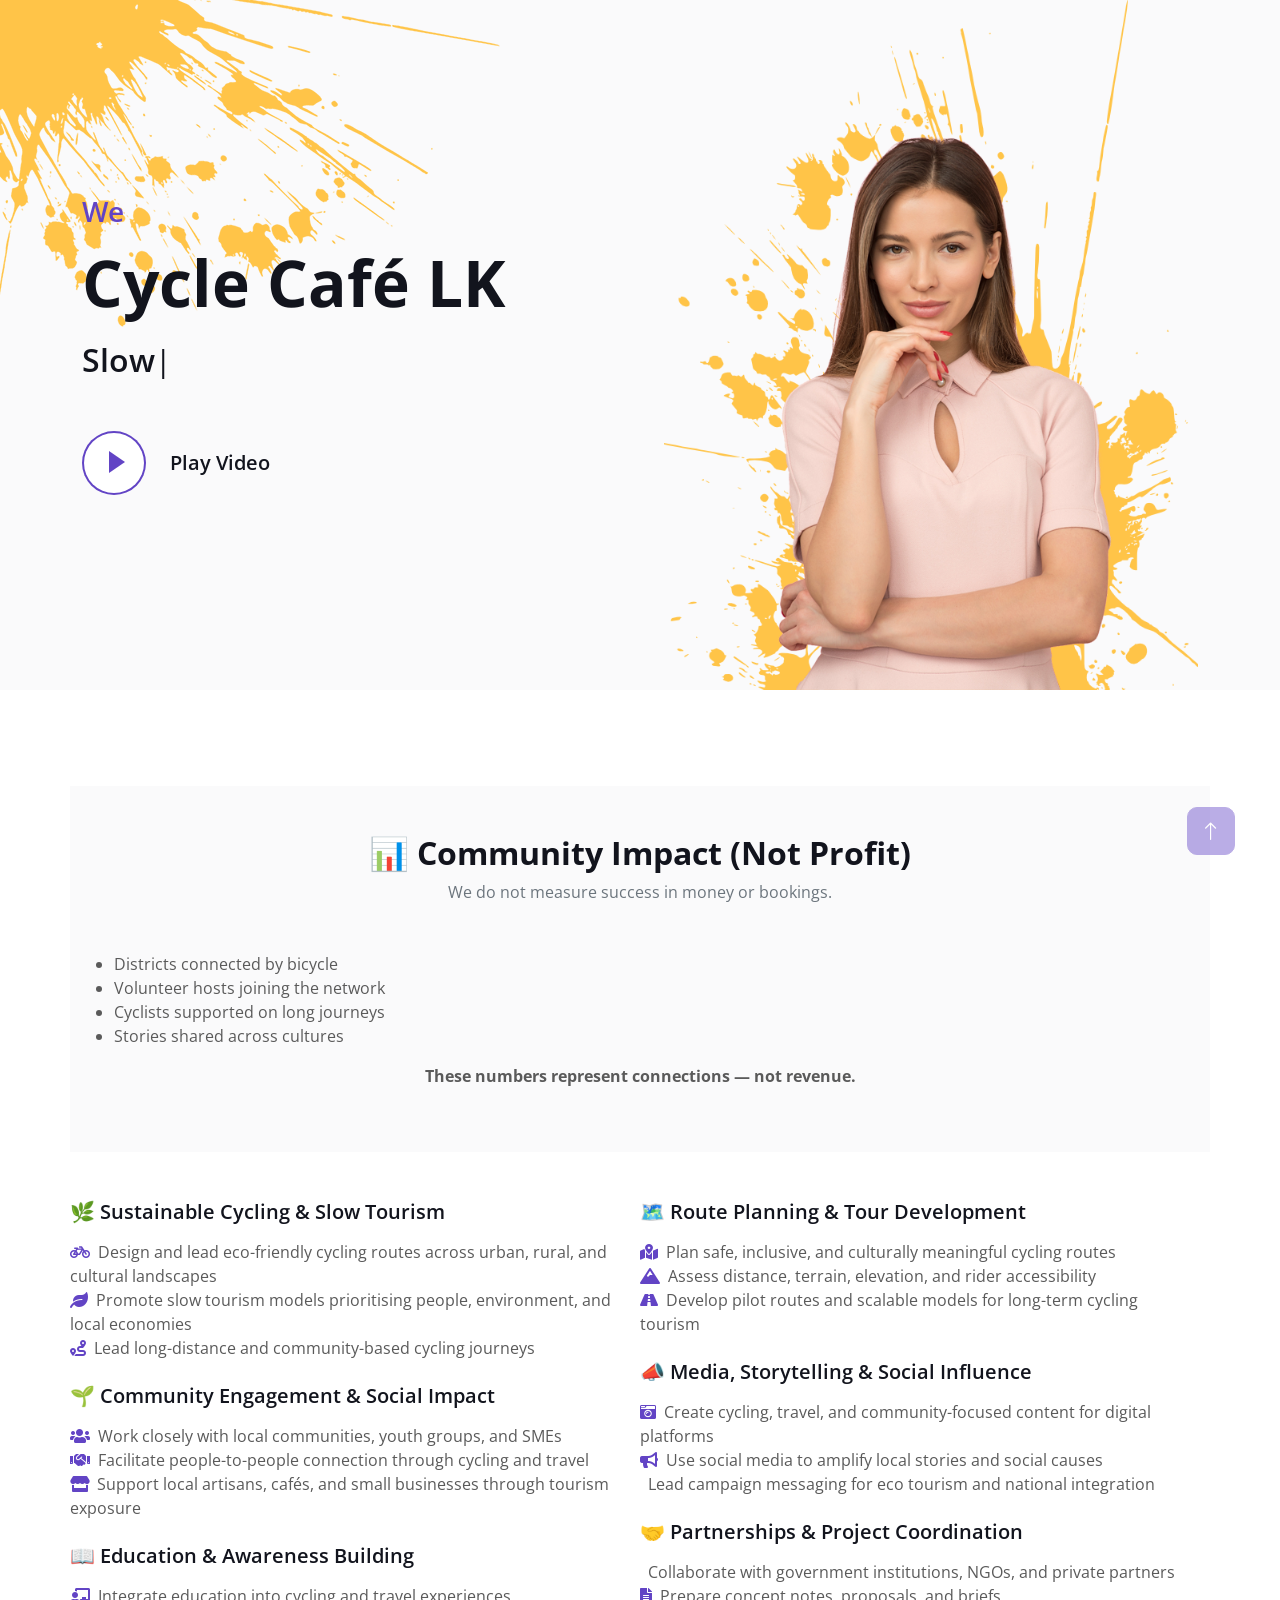
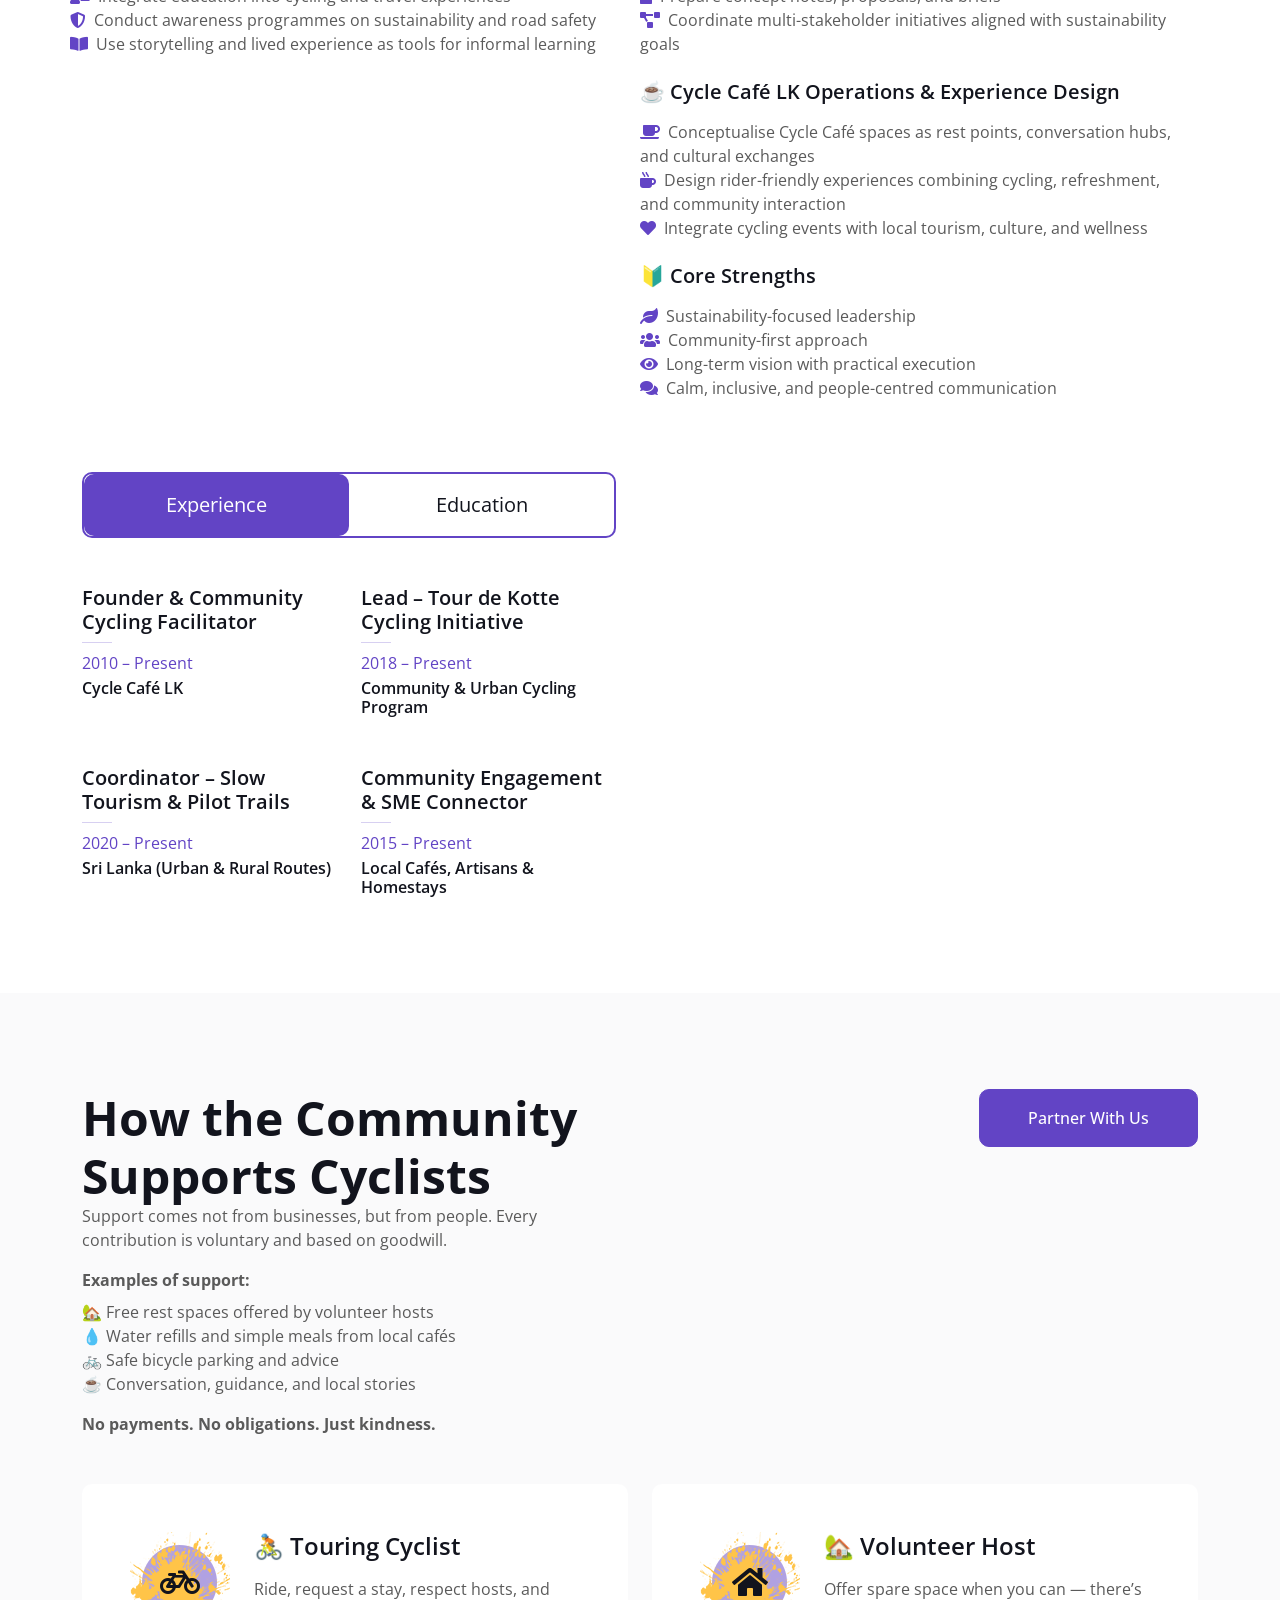
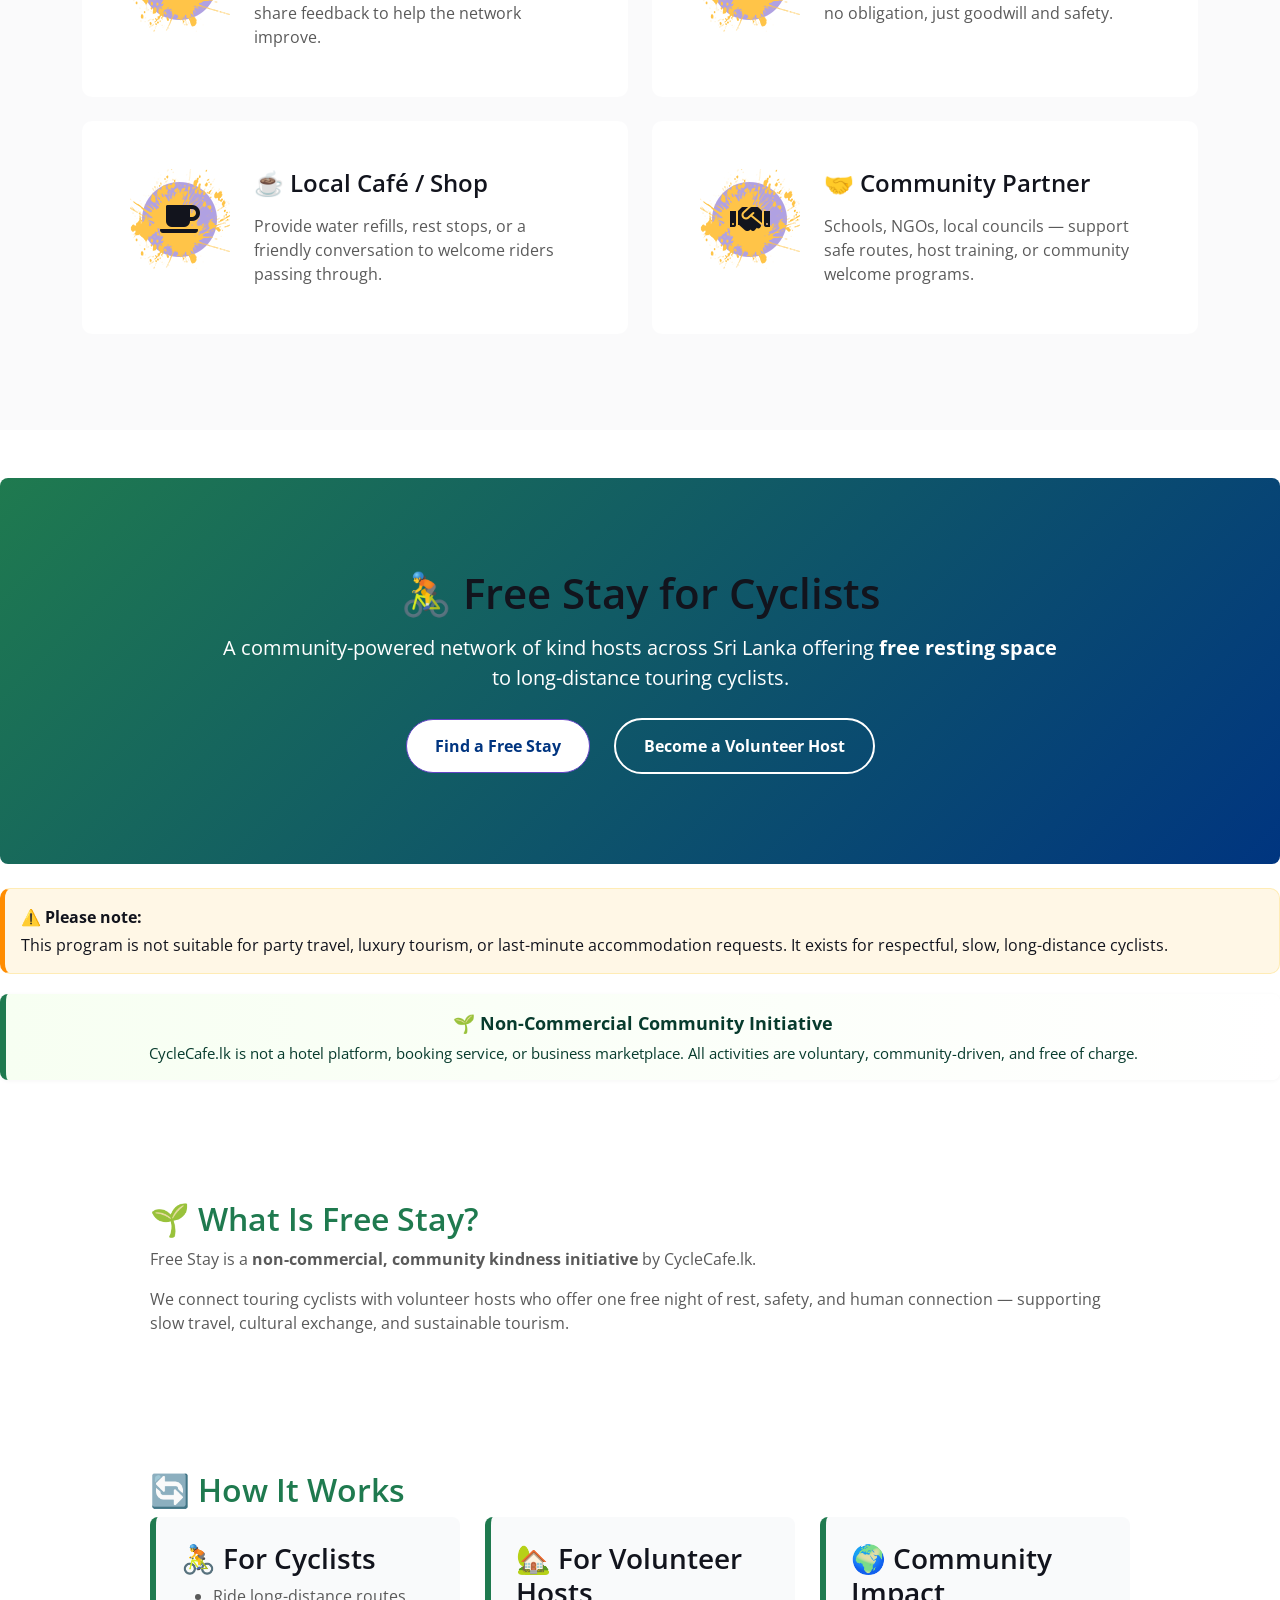
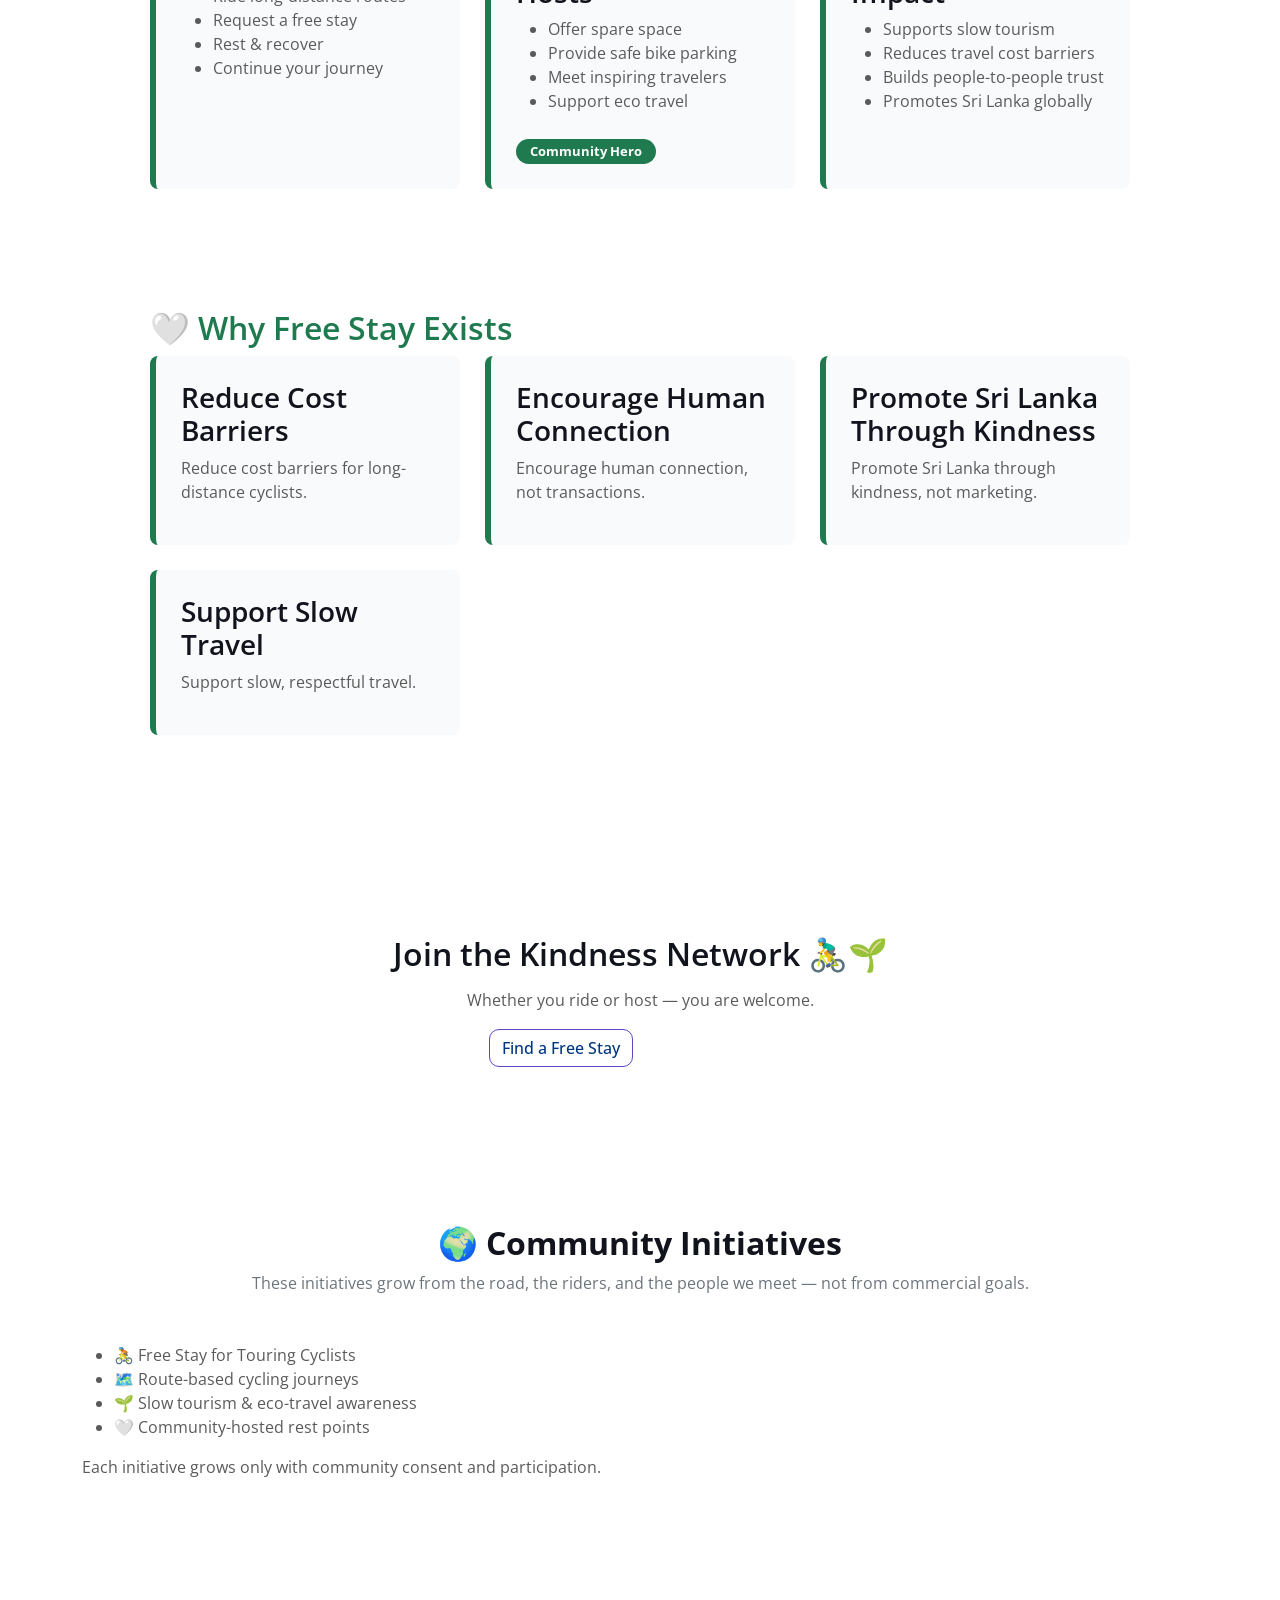
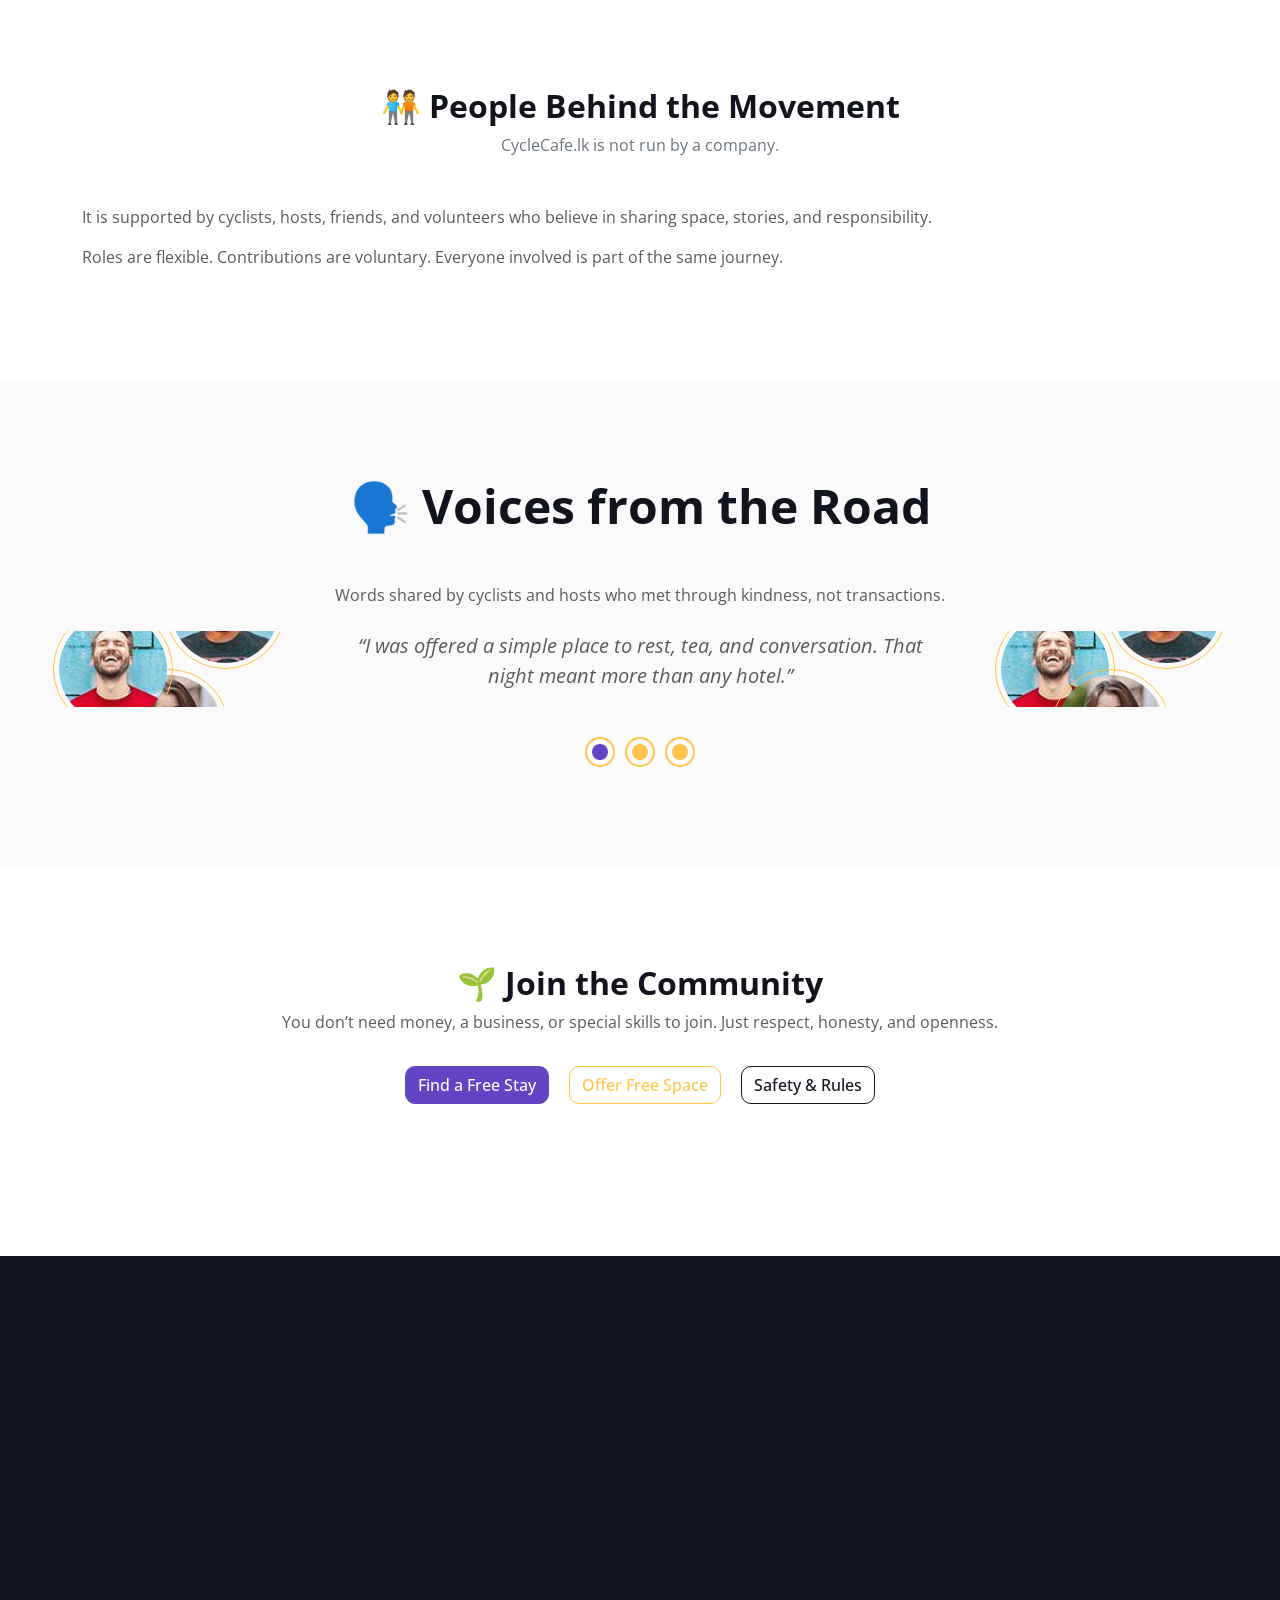
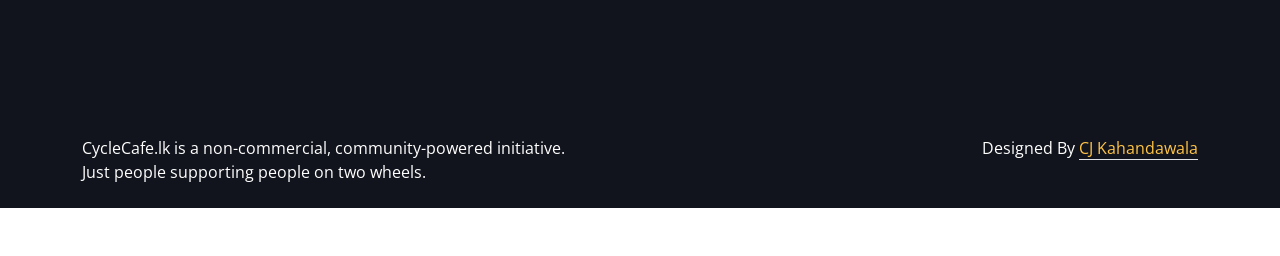
==== commit fdda9cb5: "remove" ====
--- a/index.html
+++ b/index.html
@@ -685,8 +685,7 @@
                     </div>
                     <div class="col-md-6 text-center text-md-end">
                         <!--/*** This template is free as long as you keep the footer author’s credit link/attribution link/backlink. If you'd like to use the template without the footer author’s credit link/attribution link/backlink, you can purchase the Credit Removal License from "https://htmlcodex.com/credit-removal". Thank you for your support. ***/-->
-                        Designed By <a class="border-bottom text-secondary" href="https://htmlcodex.com">HTML Codex</a>
-                        <br>Distributed By: <a class="border-bottom" href="https://themewagon.com" target="_blank">ThemeWagon</a>
+                        Designed By <a class="border-bottom text-secondary" href="https://www.facebook.com/cjkahandawala/">CJ Kahandawala</a>
                     </div>
                 </div>
             </div>
